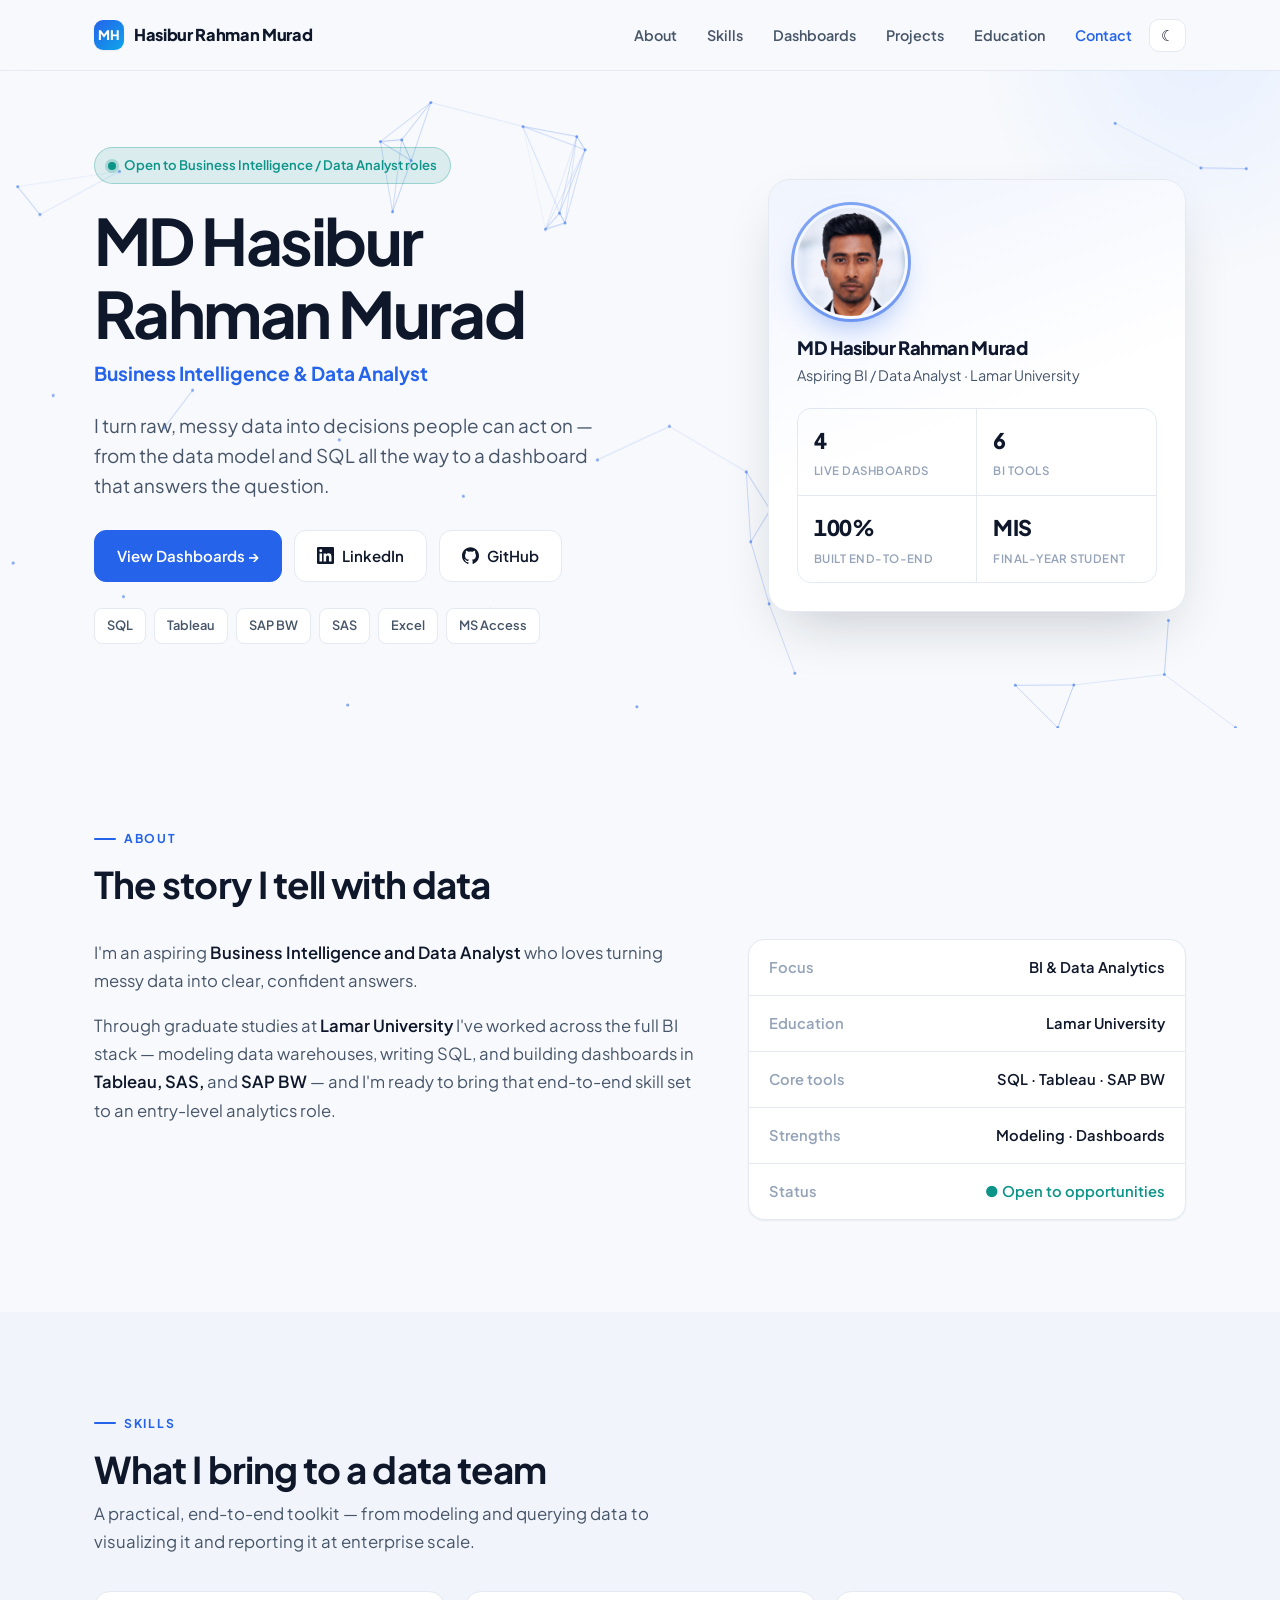
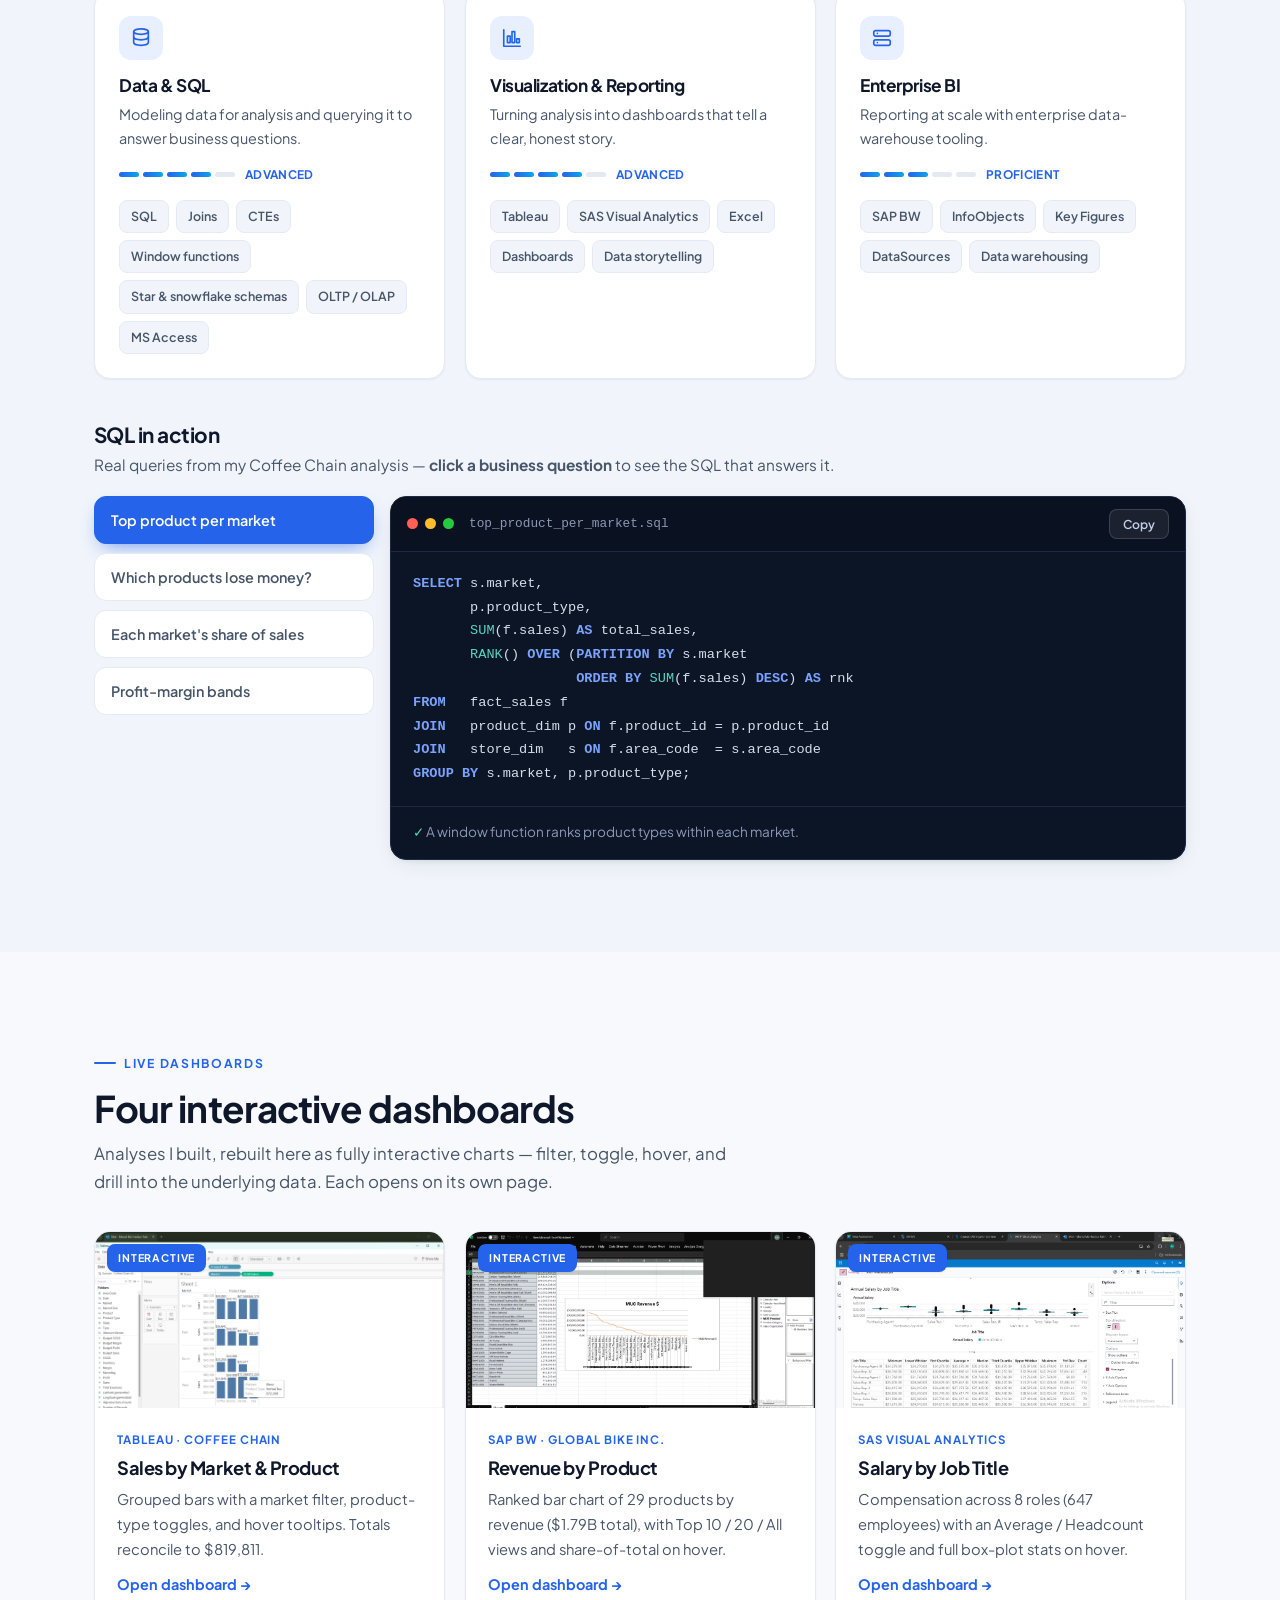
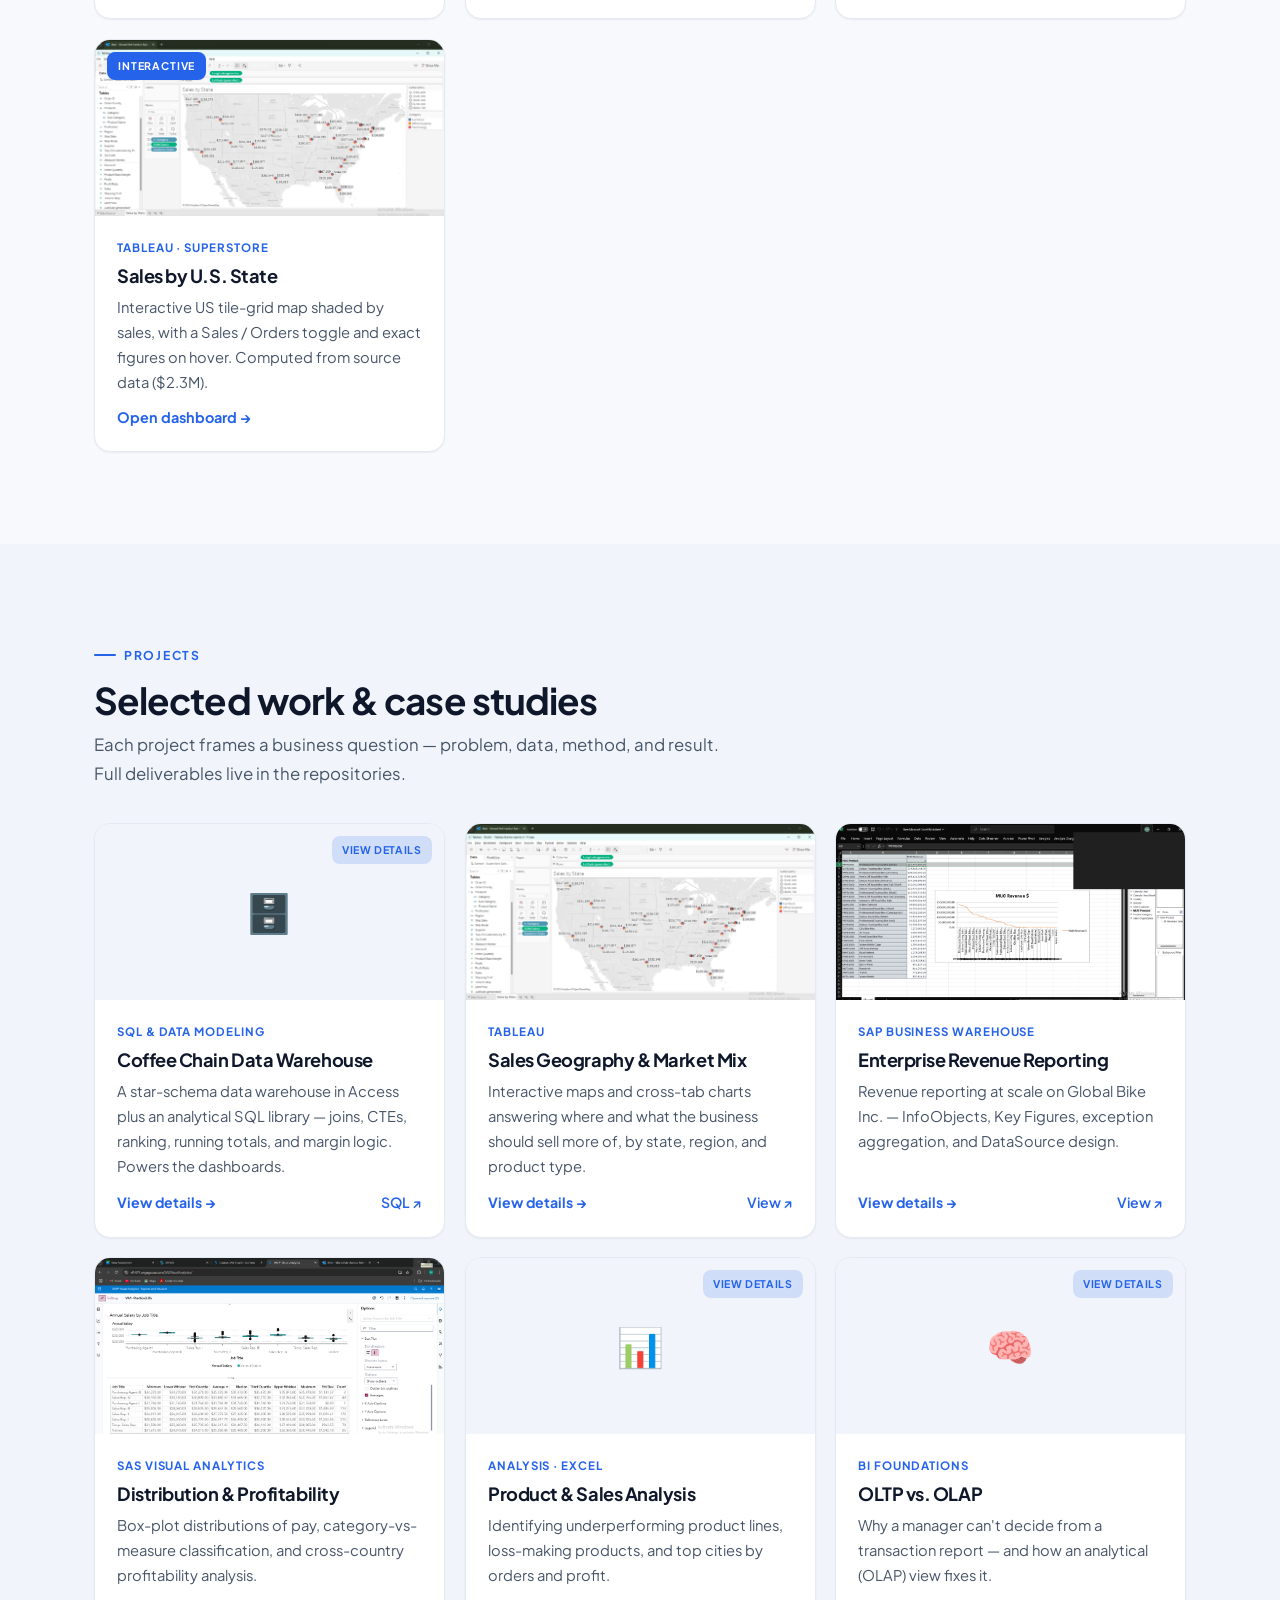
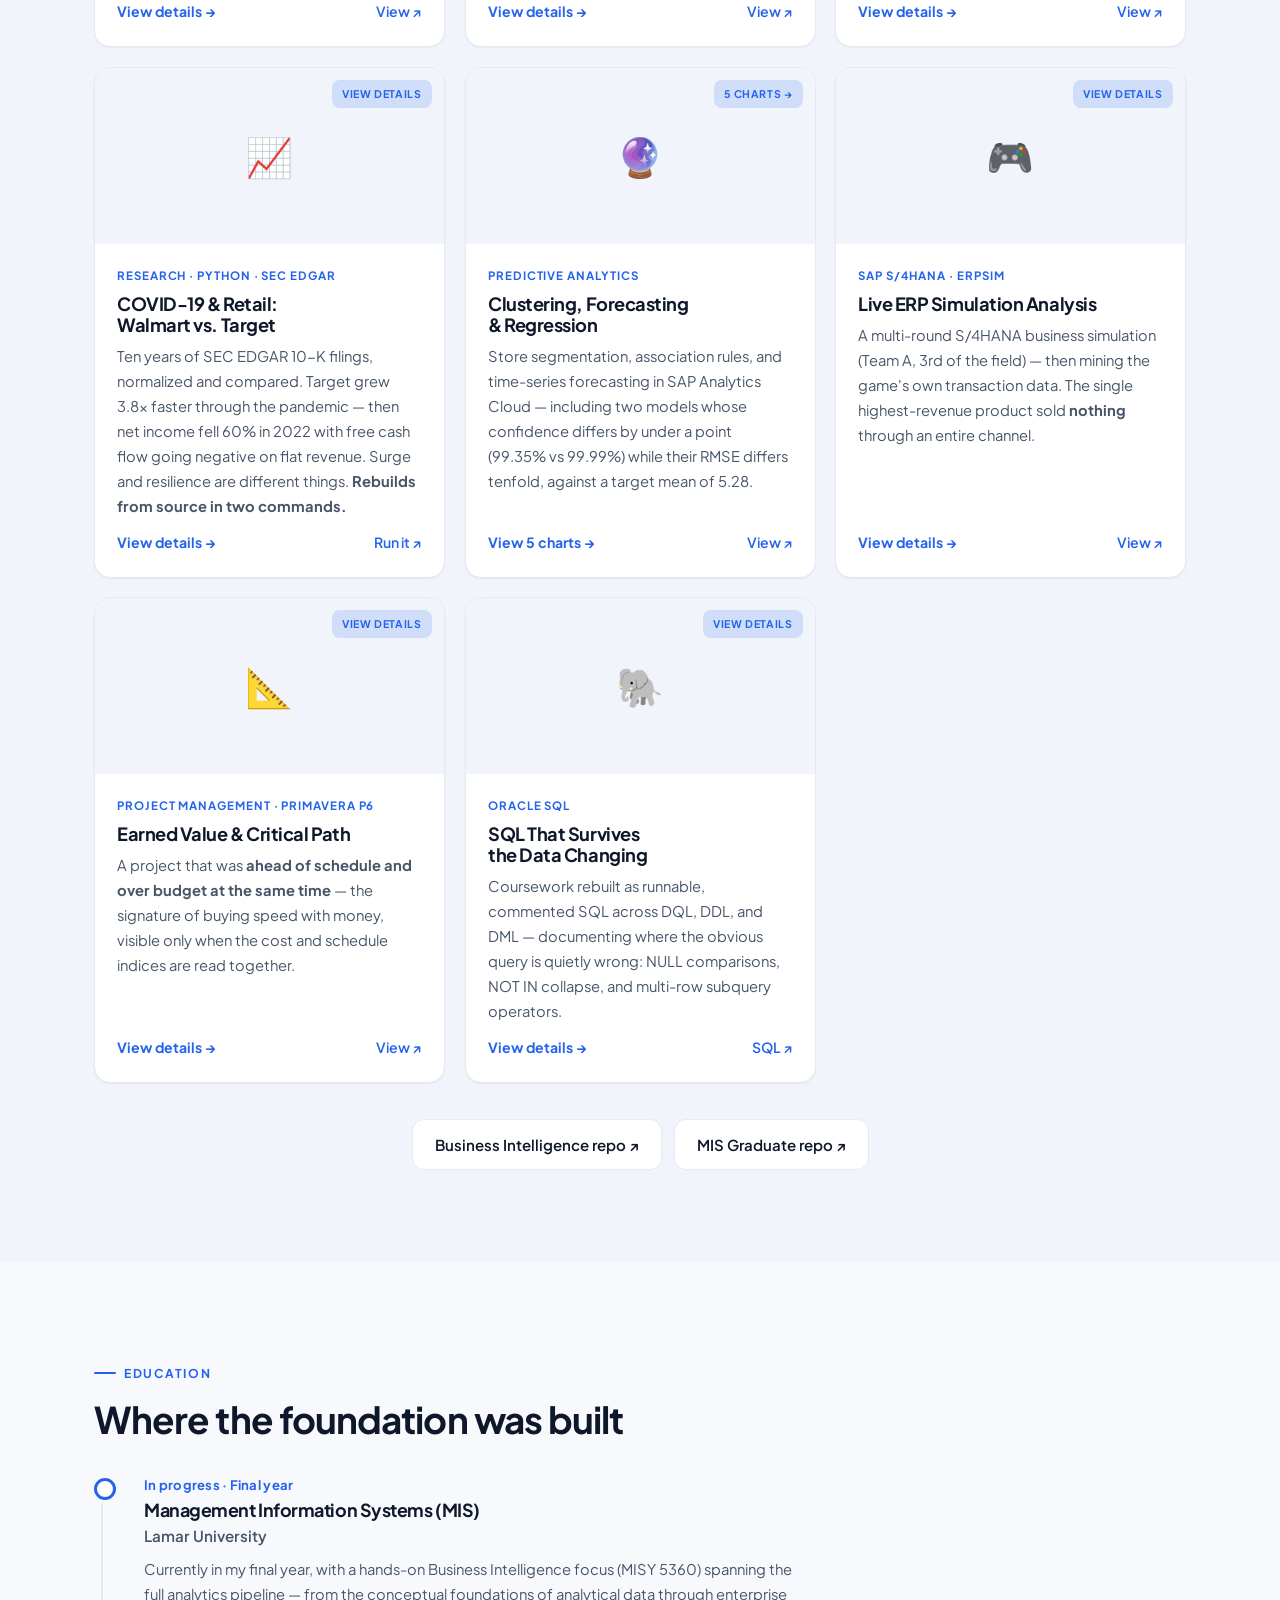
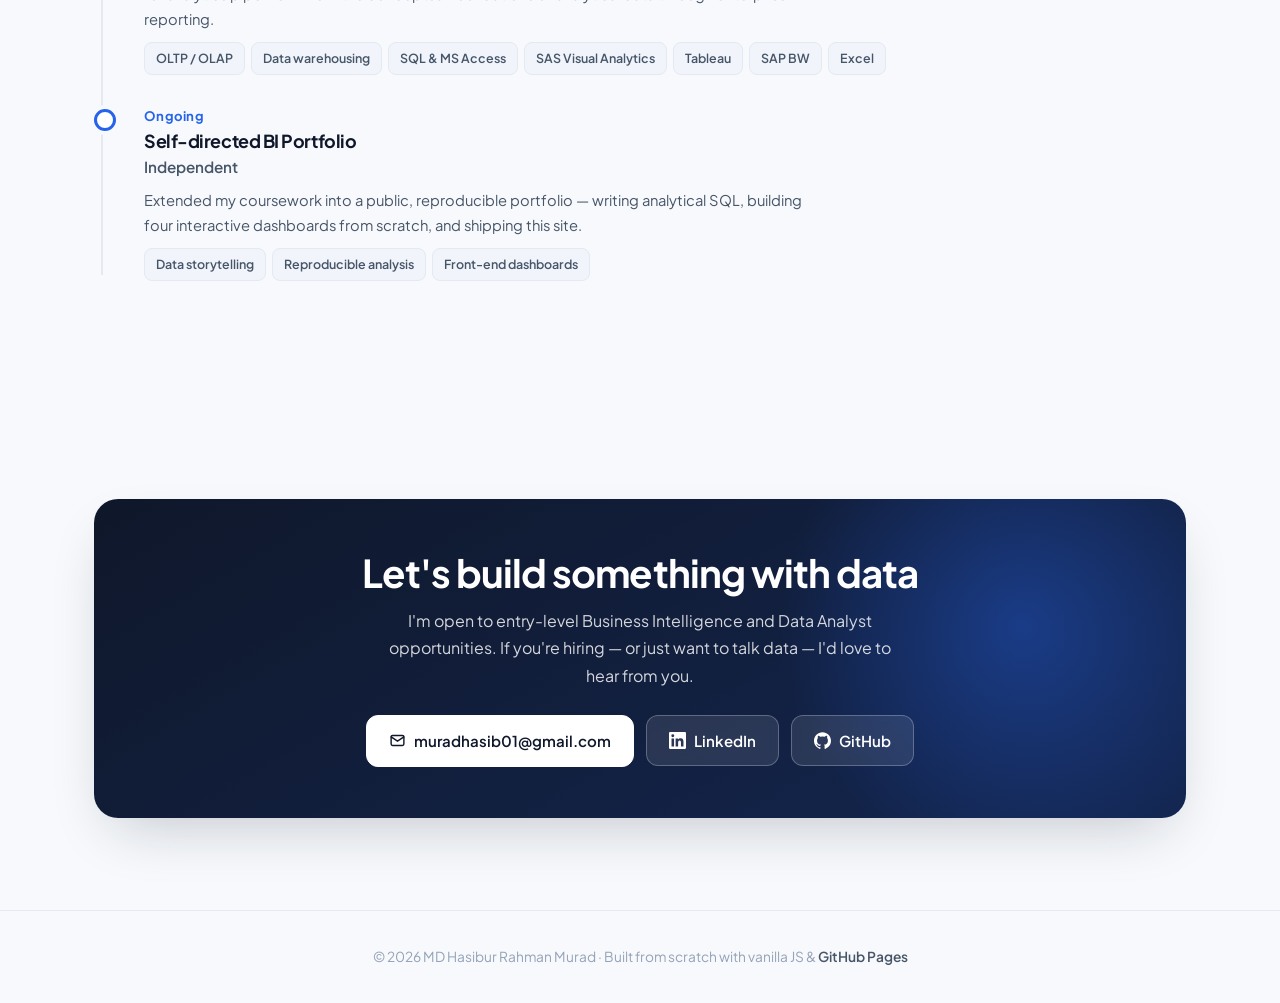
==== index.html @ 997e410d "Add click-to-open detail dialog for every project Each project card now opens a modal with the headl" ====
<!DOCTYPE html>
<html lang="en">
<head>
<meta charset="UTF-8">
<meta name="viewport" content="width=device-width, initial-scale=1.0">
<title>MD Hasibur Rahman Murad — Business Intelligence & Data Analyst</title>
<meta name="description" content="Portfolio of MD Hasibur Rahman Murad — aspiring Business Intelligence / Data Analyst. Four interactive dashboards, SQL & dimensional modeling, Tableau, SAS, and SAP BW.">
<link rel="preconnect" href="https://fonts.googleapis.com">
<link rel="preconnect" href="https://fonts.gstatic.com" crossorigin>
<link href="https://fonts.googleapis.com/css2?family=Plus+Jakarta+Sans:wght@400;500;600;700;800&display=swap" rel="stylesheet">
<link rel="stylesheet" href="style.css">
</head>
<body>
<div id="progress"></div>

<nav><div class="nav-inner">
  <span class="brand"><span class="mono-mark">MH</span> Hasibur Rahman Murad</span>
  <div class="nav-links">
    <a href="#about">About</a>
    <a href="#skills">Skills</a>
    <a href="#dashboards">Dashboards</a>
    <a href="#projects">Projects</a>
    <a href="#education">Education</a>
    <a href="#contact">Contact</a>
    <button class="menubtn" id="menuBtn" aria-label="Menu">☰</button>
    <button class="themebtn" id="themeToggle" title="Toggle theme" aria-label="Toggle light/dark theme">☾</button>
  </div>
</div></nav>

<!-- HERO -->
<header class="hero">
  <canvas id="fx" aria-hidden="true"></canvas>
  <div class="wrap hero-grid">
    <div class="reveal">
      <span class="status"><span class="dot"></span>Open to Business Intelligence / Data Analyst roles</span>
      <h1>MD Hasibur<br>Rahman Murad</h1>
      <div class="role">Business Intelligence &amp; Data Analyst</div>
      <p class="vp">I turn raw, messy data into decisions people can act on — from the data model and SQL all the way to a dashboard that answers the question.</p>
      <div class="cta">
        <a class="btn primary" href="#dashboards">View Dashboards →</a>
        <a class="btn" href="https://www.linkedin.com/in/hasibur-rahman-murad" target="_blank" rel="noopener"><svg viewBox="0 0 24 24" width="17" height="17" fill="currentColor" aria-hidden="true"><path d="M20.45 20.45h-3.56v-5.57c0-1.33-.03-3.04-1.85-3.04-1.86 0-2.14 1.45-2.14 2.94v5.67H9.35V9h3.41v1.56h.05c.48-.9 1.64-1.85 3.37-1.85 3.6 0 4.27 2.37 4.27 5.46v6.28zM5.34 7.43a2.06 2.06 0 1 1 0-4.13 2.06 2.06 0 0 1 0 4.13zM7.12 20.45H3.56V9h3.56v11.45zM22.22 0H1.77C.79 0 0 .77 0 1.73v20.54C0 23.22.79 24 1.77 24h20.45c.98 0 1.78-.78 1.78-1.73V1.73C24 .77 23.2 0 22.22 0z"/></svg>LinkedIn</a>
        <a class="btn" href="https://github.com/muradhasib01" target="_blank" rel="noopener"><svg viewBox="0 0 24 24" width="17" height="17" fill="currentColor" aria-hidden="true"><path d="M12 .5C5.37.5 0 5.87 0 12.5c0 5.3 3.44 9.8 8.21 11.39.6.11.82-.26.82-.58 0-.28-.01-1.04-.02-2.04-3.34.72-4.04-1.61-4.04-1.61-.55-1.39-1.34-1.76-1.34-1.76-1.09-.75.08-.73.08-.73 1.2.08 1.84 1.24 1.84 1.24 1.07 1.83 2.81 1.3 3.5.99.1-.78.42-1.31.76-1.61-2.67-.3-5.47-1.34-5.47-5.95 0-1.31.47-2.39 1.24-3.23-.13-.3-.54-1.52.11-3.18 0 0 1.01-.32 3.3 1.23a11.5 11.5 0 0 1 6.01 0c2.29-1.55 3.29-1.23 3.29-1.23.66 1.66.25 2.88.12 3.18.77.84 1.24 1.92 1.24 3.23 0 4.62-2.81 5.64-5.49 5.94.43.37.81 1.1.81 2.22 0 1.6-.02 2.9-.02 3.29 0 .32.22.7.83.58C20.57 22.3 24 17.79 24 12.5 24 5.87 18.63.5 12 .5z"/></svg>GitHub</a>
      </div>
      <div class="toolrow">
        <span class="tool">SQL</span><span class="tool">Tableau</span><span class="tool">SAP BW</span>
        <span class="tool">SAS</span><span class="tool">Excel</span><span class="tool">MS Access</span>
      </div>
    </div>
    <div class="reveal">
      <div class="credcard">
        <img class="cred-photo" src="assets/profile.png" alt="MD Hasibur Rahman Murad — headshot" width="108" height="108">
        <div class="credname">MD Hasibur Rahman Murad</div>
        <div class="credrole">Aspiring BI / Data Analyst · Lamar University</div>
        <div class="credstats">
          <div class="cs"><div class="n" data-count="4">0</div><div class="l">Live dashboards</div></div>
          <div class="cs"><div class="n" data-count="6">0</div><div class="l">BI tools</div></div>
          <div class="cs"><div class="n" data-count="100" data-suffix="%">0%</div><div class="l">Built end-to-end</div></div>
          <div class="cs"><div class="n">MIS</div><div class="l">Final-year student</div></div>
        </div>
      </div>
    </div>
  </div>
</header>

<!-- ABOUT -->
<section id="about">
  <div class="wrap reveal">
    <div class="sec-head">
      <span class="eyebrow">About</span>
      <h2 class="h">The story I tell with data</h2>
    </div>
    <div class="about-grid">
      <div class="about-body">
        <p>I'm an aspiring <strong>Business Intelligence and Data Analyst</strong> who loves turning messy data into clear, confident answers.</p>
        <p>Through graduate studies at <strong>Lamar University</strong> I've worked across the full BI stack — modeling data warehouses, writing SQL, and building dashboards in <strong>Tableau, SAS,</strong> and <strong>SAP BW</strong> — and I'm ready to bring that end-to-end skill set to an entry-level analytics role.</p>
      </div>
      <div class="facts">
        <div class="row"><span class="k">Focus</span><span class="v">BI &amp; Data Analytics</span></div>
        <div class="row"><span class="k">Education</span><span class="v">Lamar University</span></div>
        <div class="row"><span class="k">Core tools</span><span class="v">SQL · Tableau · SAP BW</span></div>
        <div class="row"><span class="k">Strengths</span><span class="v">Modeling · Dashboards</span></div>
        <div class="row"><span class="k">Status</span><span class="v ok">● Open to opportunities</span></div>
      </div>
    </div>
  </div>
</section>

<!-- SKILLS -->
<section id="skills" style="background:var(--surface-2)">
  <div class="wrap reveal">
    <div class="sec-head">
      <span class="eyebrow">Skills</span>
      <h2 class="h">What I bring to a data team</h2>
      <p class="lead">A practical, end-to-end toolkit — from modeling and querying data to visualizing it and reporting it at enterprise scale.</p>
    </div>
    <div class="grid skills-grid">
      <div class="skill-card">
        <div class="ico"><svg viewBox="0 0 24 24" width="22" height="22" fill="none" stroke="currentColor" stroke-width="1.8" stroke-linecap="round" stroke-linejoin="round"><ellipse cx="12" cy="5" rx="8" ry="3"/><path d="M4 5v6c0 1.66 3.58 3 8 3s8-1.34 8-3V5"/><path d="M4 11v6c0 1.66 3.58 3 8 3s8-1.34 8-3v-6"/></svg></div>
        <h3>Data &amp; SQL</h3>
        <p>Modeling data for analysis and querying it to answer business questions.</p>
        <div class="meter"><span class="bars"><i class="on"></i><i class="on"></i><i class="on"></i><i class="on"></i><i></i></span><span class="mlabel">Advanced</span></div>
        <div class="pills">
          <span class="pill">SQL</span><span class="pill">Joins</span><span class="pill">CTEs</span><span class="pill">Window functions</span>
          <span class="pill">Star &amp; snowflake schemas</span><span class="pill">OLTP / OLAP</span><span class="pill">MS Access</span>
        </div>
      </div>
      <div class="skill-card">
        <div class="ico"><svg viewBox="0 0 24 24" width="22" height="22" fill="none" stroke="currentColor" stroke-width="1.8" stroke-linecap="round" stroke-linejoin="round"><path d="M3 3v18h18"/><rect x="7" y="10" width="3" height="7"/><rect x="12" y="5" width="3" height="12"/><rect x="17" y="13" width="3" height="4"/></svg></div>
        <h3>Visualization &amp; Reporting</h3>
        <p>Turning analysis into dashboards that tell a clear, honest story.</p>
        <div class="meter"><span class="bars"><i class="on"></i><i class="on"></i><i class="on"></i><i class="on"></i><i></i></span><span class="mlabel">Advanced</span></div>
        <div class="pills">
          <span class="pill">Tableau</span><span class="pill">SAS Visual Analytics</span><span class="pill">Excel</span>
          <span class="pill">Dashboards</span><span class="pill">Data storytelling</span>
        </div>
      </div>
      <div class="skill-card">
        <div class="ico"><svg viewBox="0 0 24 24" width="22" height="22" fill="none" stroke="currentColor" stroke-width="1.8" stroke-linecap="round" stroke-linejoin="round"><rect x="3" y="4" width="18" height="6" rx="2"/><rect x="3" y="14" width="18" height="6" rx="2"/><path d="M7 7h.01M7 17h.01"/></svg></div>
        <h3>Enterprise BI</h3>
        <p>Reporting at scale with enterprise data-warehouse tooling.</p>
        <div class="meter"><span class="bars"><i class="on"></i><i class="on"></i><i class="on"></i><i></i><i></i></span><span class="mlabel">Proficient</span></div>
        <div class="pills">
          <span class="pill">SAP BW</span><span class="pill">InfoObjects</span><span class="pill">Key Figures</span>
          <span class="pill">DataSources</span><span class="pill">Data warehousing</span>
        </div>
      </div>
    </div>

    <div class="sql-showcase reveal">
      <div class="ssc-head">
        <h3>SQL in action</h3>
        <p>Real queries from my Coffee Chain analysis — <strong>click a business question</strong> to see the SQL that answers it.</p>
      </div>
      <div class="sql-wrap">
        <div class="sql-tabs" id="sqlTabs">
          <button class="sqltab active" data-q="0">Top product per market</button>
          <button class="sqltab" data-q="1">Which products lose money?</button>
          <button class="sqltab" data-q="2">Each market's share of sales</button>
          <button class="sqltab" data-q="3">Profit-margin bands</button>
        </div>
        <div class="sql-panel">
          <div class="sql-bar"><span class="wd r"></span><span class="wd y"></span><span class="wd g"></span><span class="fname">coffee_chain.sql</span><button class="copybtn" id="sqlCopy" type="button">Copy</button></div>
          <pre class="sql-code"><code id="sqlCode"></code></pre>
          <div class="sql-note" id="sqlNote"></div>
        </div>
      </div>
    </div>
  </div>
</section>

<!-- DASHBOARDS -->
<section id="dashboards">
  <div class="wrap reveal">
    <div class="sec-head">
      <span class="eyebrow">Live Dashboards</span>
      <h2 class="h">Four interactive dashboards</h2>
      <p class="lead">Analyses I built, rebuilt here as fully interactive charts — filter, toggle, hover, and drill into the underlying data. Each opens on its own page.</p>
    </div>
    <div class="grid gallery">
      <a class="gcard" href="coffee-chain/index.html">
        <div class="thumb"><span class="badge">Interactive</span><img src="assets/tableau-sales-by-market.png" alt="Coffee Chain sales dashboard" loading="lazy"></div>
        <div class="body"><span class="kicker">Tableau · Coffee Chain</span><h3>Sales by Market &amp; Product</h3>
          <p>Grouped bars with a market filter, product-type toggles, and hover tooltips. Totals reconcile to $819,811.</p>
          <span class="open">Open dashboard →</span></div>
      </a>
      <a class="gcard" href="sap-revenue/index.html">
        <div class="thumb"><span class="badge">Interactive</span><img src="assets/sap-bw-revenue-by-product.png" alt="SAP BW revenue dashboard" loading="lazy"></div>
        <div class="body"><span class="kicker">SAP BW · Global Bike Inc.</span><h3>Revenue by Product</h3>
          <p>Ranked bar chart of 29 products by revenue ($1.79B total), with Top 10 / 20 / All views and share-of-total on hover.</p>
          <span class="open">Open dashboard →</span></div>
      </a>
      <a class="gcard" href="sas-salary/index.html">
        <div class="thumb"><span class="badge">Interactive</span><img src="assets/sas-salary-boxplot-dashboard.png" alt="SAS salary dashboard" loading="lazy"></div>
        <div class="body"><span class="kicker">SAS Visual Analytics</span><h3>Salary by Job Title</h3>
          <p>Compensation across 8 roles (647 employees) with an Average / Headcount toggle and full box-plot stats on hover.</p>
          <span class="open">Open dashboard →</span></div>
      </a>
      <a class="gcard" href="sales-by-state/index.html">
        <div class="thumb"><span class="badge">Interactive</span><img src="assets/tableau-sales-by-state-map.png" alt="Sales by state map dashboard" loading="lazy"></div>
        <div class="body"><span class="kicker">Tableau · Superstore</span><h3>Sales by U.S. State</h3>
          <p>Interactive US tile-grid map shaded by sales, with a Sales / Orders toggle and exact figures on hover. Computed from source data ($2.3M).</p>
          <span class="open">Open dashboard →</span></div>
      </a>
    </div>
  </div>
</section>

<!-- PROJECTS -->
<section id="projects" style="background:var(--surface-2)">
  <div class="wrap reveal">
    <div class="sec-head">
      <span class="eyebrow">Projects</span>
      <h2 class="h">Selected work &amp; case studies</h2>
      <p class="lead">Each project frames a business question — problem, data, method, and result. Full deliverables live in the repositories.</p>
    </div>
    <div class="grid projects-grid">
      <article class="proj" data-modal="coffee-dw"><div class="thumb noimg">🗄️<span class="peek">View details</span></div>
        <div class="body"><span class="kicker">SQL &amp; Data Modeling</span><h3>Coffee Chain Data Warehouse</h3>
          <p>A star-schema data warehouse in Access plus an analytical SQL library — joins, CTEs, ranking, running totals, and margin logic. Powers the dashboards.</p>
          <div class="links"><span class="more">View details →</span><a href="https://github.com/muradhasib01/business-intelligence-portfolio/tree/main/03-ms-access" target="_blank" rel="noopener">SQL ↗</a></div></div></article>
      <article class="proj" data-modal="tableau-geo"><div class="thumb"><span class="peek">View details</span><img src="assets/tableau-sales-by-state-map.png" alt="Tableau geographic sales map" loading="lazy"></div>
        <div class="body"><span class="kicker">Tableau</span><h3>Sales Geography &amp; Market Mix</h3>
          <p>Interactive maps and cross-tab charts answering where and what the business should sell more of, by state, region, and product type.</p>
          <div class="links"><span class="more">View details →</span><a href="https://github.com/muradhasib01/business-intelligence-portfolio/tree/main/05-tableau" target="_blank" rel="noopener">View ↗</a></div></div></article>
      <article class="proj" data-modal="sap-bw"><div class="thumb"><span class="peek">View details</span><img src="assets/sap-bw-revenue-by-product.png" alt="SAP BW revenue analysis" loading="lazy"></div>
        <div class="body"><span class="kicker">SAP Business Warehouse</span><h3>Enterprise Revenue Reporting</h3>
          <p>Revenue reporting at scale on Global Bike Inc. — InfoObjects, Key Figures, exception aggregation, and DataSource design.</p>
          <div class="links"><span class="more">View details →</span><a href="https://github.com/muradhasib01/business-intelligence-portfolio/tree/main/07-sap-bw" target="_blank" rel="noopener">View ↗</a></div></div></article>
      <article class="proj" data-modal="sas-dist"><div class="thumb"><span class="peek">View details</span><img src="assets/sas-salary-boxplot-dashboard.png" alt="SAS box plot dashboard" loading="lazy"></div>
        <div class="body"><span class="kicker">SAS Visual Analytics</span><h3>Distribution &amp; Profitability</h3>
          <p>Box-plot distributions of pay, category-vs-measure classification, and cross-country profitability analysis.</p>
          <div class="links"><span class="more">View details →</span><a href="https://github.com/muradhasib01/business-intelligence-portfolio/tree/main/04-sas" target="_blank" rel="noopener">View ↗</a></div></div></article>
      <article class="proj" data-modal="excel-prod"><div class="thumb noimg">📊<span class="peek">View details</span></div>
        <div class="body"><span class="kicker">Analysis · Excel</span><h3>Product &amp; Sales Analysis</h3>
          <p>Identifying underperforming product lines, loss-making products, and top cities by orders and profit.</p>
          <div class="links"><span class="more">View details →</span><a href="https://github.com/muradhasib01/business-intelligence-portfolio/tree/main/02-data-analysis" target="_blank" rel="noopener">View ↗</a></div></div></article>
      <article class="proj" data-modal="oltp-olap"><div class="thumb noimg">🧠<span class="peek">View details</span></div>
        <div class="body"><span class="kicker">BI Foundations</span><h3>OLTP vs. OLAP</h3>
          <p>Why a manager can't decide from a transaction report — and how an analytical (OLAP) view fixes it.</p>
          <div class="links"><span class="more">View details →</span><a href="https://github.com/muradhasib01/business-intelligence-portfolio/tree/main/01-oltp-olap" target="_blank" rel="noopener">View ↗</a></div></div></article>
      <article class="proj" data-modal="covid"><div class="thumb noimg">📈<span class="peek">View details</span></div>
        <div class="body"><span class="kicker">Research · Python · SEC EDGAR</span><h3>COVID-19 &amp; Retail: Walmart vs. Target</h3>
          <p>Ten years of SEC EDGAR 10-K filings, normalized and compared. Target grew 3.8× faster through the pandemic — then net income fell 60% in 2022 with free cash flow going negative on flat revenue. Surge and resilience are different things. <strong>Rebuilds from source in two commands.</strong></p>
          <div class="links"><span class="more">View details →</span><a href="https://github.com/muradhasib01/mis-graduate-portfolio/tree/main/02-data-analytics/edgar" target="_blank" rel="noopener">Run it ↗</a></div></div></article>
      <article class="proj" data-modal="predictive"><div class="thumb noimg">🔮<span class="peek">5 charts →</span></div>
        <div class="body"><span class="kicker">Predictive Analytics</span><h3>Clustering, Forecasting &amp; Regression</h3>
          <p>Store segmentation, association rules, and time-series forecasting in SAP Analytics Cloud — including two models whose confidence differs by under a point (99.35% vs 99.99%) while their RMSE differs tenfold, against a target mean of 5.28.</p>
          <div class="links"><span class="more">View 5 charts →</span><a href="https://github.com/muradhasib01/mis-graduate-portfolio/tree/main/01-data-mining" target="_blank" rel="noopener">View ↗</a></div></div></article>
      <article class="proj" data-modal="erpsim"><div class="thumb noimg">🎮<span class="peek">View details</span></div>
        <div class="body"><span class="kicker">SAP S/4HANA · ERPSim</span><h3>Live ERP Simulation Analysis</h3>
          <p>A multi-round S/4HANA business simulation (Team A, 3rd of the field) — then mining the game's own transaction data. The single highest-revenue product sold <strong>nothing</strong> through an entire channel.</p>
          <div class="links"><span class="more">View details →</span><a href="https://github.com/muradhasib01/mis-graduate-portfolio/tree/main/05-sap-enterprise" target="_blank" rel="noopener">View ↗</a></div></div></article>
      <article class="proj" data-modal="pm-evm"><div class="thumb noimg">📐<span class="peek">View details</span></div>
        <div class="body"><span class="kicker">Project Management · Primavera P6</span><h3>Earned Value &amp; Critical Path</h3>
          <p>A project that was <strong>ahead of schedule and over budget at the same time</strong> — the signature of buying speed with money, visible only when the cost and schedule indices are read together.</p>
          <div class="links"><span class="more">View details →</span><a href="https://github.com/muradhasib01/mis-graduate-portfolio/tree/main/04-project-management" target="_blank" rel="noopener">View ↗</a></div></div></article>
      <article class="proj" data-modal="oracle-sql"><div class="thumb noimg">🐘<span class="peek">View details</span></div>
        <div class="body"><span class="kicker">Oracle SQL</span><h3>SQL That Survives the Data Changing</h3>
          <p>Coursework rebuilt as runnable, commented SQL across DQL, DDL, and DML — documenting where the obvious query is quietly wrong: NULL comparisons, NOT IN collapse, and multi-row subquery operators.</p>
          <div class="links"><span class="more">View details →</span><a href="https://github.com/muradhasib01/mis-graduate-portfolio/tree/main/03-database-management" target="_blank" rel="noopener">SQL ↗</a></div></div></article>
    </div>
    <p style="text-align:center;margin-top:36px;display:flex;gap:12px;justify-content:center;flex-wrap:wrap">
      <a class="btn" href="https://github.com/muradhasib01/business-intelligence-portfolio" target="_blank" rel="noopener">Business Intelligence repo ↗</a>
      <a class="btn" href="https://github.com/muradhasib01/mis-graduate-portfolio" target="_blank" rel="noopener">MIS Graduate repo ↗</a>
    </p>
  </div>
</section>

<!-- EDUCATION -->
<section id="education">
  <div class="wrap reveal">
    <div class="sec-head">
      <span class="eyebrow">Education</span>
      <h2 class="h">Where the foundation was built</h2>
    </div>
    <div class="timeline">
      <div class="tl-item">
        <div class="tl-date">In progress · Final year</div>
        <h3>Management Information Systems (MIS)</h3>
        <div class="org">Lamar University</div>
        <p>Currently in my final year, with a hands-on Business Intelligence focus (MISY 5360) spanning the full analytics pipeline — from the conceptual foundations of analytical data through enterprise reporting.</p>
        <div class="tl-tags pills">
          <span class="pill">OLTP / OLAP</span><span class="pill">Data warehousing</span><span class="pill">SQL &amp; MS Access</span>
          <span class="pill">SAS Visual Analytics</span><span class="pill">Tableau</span><span class="pill">SAP BW</span><span class="pill">Excel</span>
        </div>
      </div>
      <div class="tl-item">
        <div class="tl-date">Ongoing</div>
        <h3>Self-directed BI Portfolio</h3>
        <div class="org">Independent</div>
        <p>Extended my coursework into a public, reproducible portfolio — writing analytical SQL, building four interactive dashboards from scratch, and shipping this site.</p>
        <div class="tl-tags pills">
          <span class="pill">Data storytelling</span><span class="pill">Reproducible analysis</span><span class="pill">Front-end dashboards</span>
        </div>
      </div>
    </div>
  </div>
</section>

<!-- CONTACT -->
<section id="contact">
  <div class="wrap reveal">
    <div class="contact-card">
      <h2>Let's build something with data</h2>
      <p>I'm open to entry-level Business Intelligence and Data Analyst opportunities. If you're hiring — or just want to talk data — I'd love to hear from you.</p>
      <div class="cbtns">
        <a class="btn primary" href="mailto:muradhasib01@gmail.com"><svg viewBox="0 0 24 24" width="17" height="17" fill="none" stroke="currentColor" stroke-width="2" stroke-linecap="round" stroke-linejoin="round" aria-hidden="true"><rect x="3" y="5" width="18" height="14" rx="2"/><path d="m3 7 9 6 9-6"/></svg>muradhasib01@gmail.com</a>
        <a class="btn" href="https://www.linkedin.com/in/hasibur-rahman-murad" target="_blank" rel="noopener"><svg viewBox="0 0 24 24" width="17" height="17" fill="currentColor" aria-hidden="true"><path d="M20.45 20.45h-3.56v-5.57c0-1.33-.03-3.04-1.85-3.04-1.86 0-2.14 1.45-2.14 2.94v5.67H9.35V9h3.41v1.56h.05c.48-.9 1.64-1.85 3.37-1.85 3.6 0 4.27 2.37 4.27 5.46v6.28zM5.34 7.43a2.06 2.06 0 1 1 0-4.13 2.06 2.06 0 0 1 0 4.13zM7.12 20.45H3.56V9h3.56v11.45zM22.22 0H1.77C.79 0 0 .77 0 1.73v20.54C0 23.22.79 24 1.77 24h20.45c.98 0 1.78-.78 1.78-1.73V1.73C24 .77 23.2 0 22.22 0z"/></svg>LinkedIn</a>
        <a class="btn" href="https://github.com/muradhasib01" target="_blank" rel="noopener"><svg viewBox="0 0 24 24" width="17" height="17" fill="currentColor" aria-hidden="true"><path d="M12 .5C5.37.5 0 5.87 0 12.5c0 5.3 3.44 9.8 8.21 11.39.6.11.82-.26.82-.58 0-.28-.01-1.04-.02-2.04-3.34.72-4.04-1.61-4.04-1.61-.55-1.39-1.34-1.76-1.34-1.76-1.09-.75.08-.73.08-.73 1.2.08 1.84 1.24 1.84 1.24 1.07 1.83 2.81 1.3 3.5.99.1-.78.42-1.31.76-1.61-2.67-.3-5.47-1.34-5.47-5.95 0-1.31.47-2.39 1.24-3.23-.13-.3-.54-1.52.11-3.18 0 0 1.01-.32 3.3 1.23a11.5 11.5 0 0 1 6.01 0c2.29-1.55 3.29-1.23 3.29-1.23.66 1.66.25 2.88.12 3.18.77.84 1.24 1.92 1.24 3.23 0 4.62-2.81 5.64-5.49 5.94.43.37.81 1.1.81 2.22 0 1.6-.02 2.9-.02 3.29 0 .32.22.7.83.58C20.57 22.3 24 17.79 24 12.5 24 5.87 18.63.5 12 .5z"/></svg>GitHub</a>
      </div>
    </div>
  </div>
</section>

<footer><div class="wrap">© <span id="yr"></span> MD Hasibur Rahman Murad · Built from scratch with vanilla JS &amp; <a href="https://github.com/muradhasib01/muradhasib01.github.io" target="_blank" rel="noopener">GitHub Pages</a></div></footer>

<button id="toTop" aria-label="Back to top">↑</button>

<dialog class="pm" id="projModal" aria-labelledby="pmTitle"></dialog>

<script src="common.js"></script>
</body>
</html>
---- style.css ----
/* ===== Refined-professional design system ===== */
:root{
  --bg:#f7f9fc; --surface:#ffffff; --surface-2:#f1f5fb; --text:#0f172a; --text-2:#475569; --muted:#94a3b8;
  --border:#e4e9f2; --grid:#eef2f8; --baseline:#cbd5e1; --accent:#2563eb; --accent-2:#0ea5e9; --accent-soft:#e8f0ff;
  --navy:#0f172a; --good:#0d9488;
  --shadow-sm:0 1px 2px rgba(15,23,42,.06); --shadow:0 6px 24px -8px rgba(15,23,42,.14),0 2px 6px -2px rgba(15,23,42,.08);
  --shadow-lg:0 24px 60px -20px rgba(15,23,42,.24);
  --radius:16px; --maxw:1140px;
  --s1:#2a78d6; --s2:#1baf7a; --s3:#eda100; --s4:#008300;
  --sans:'Plus Jakarta Sans',system-ui,-apple-system,'Segoe UI',Roboto,sans-serif;
  color-scheme:light;
}
@media (prefers-color-scheme:dark){
  :root:where(:not([data-theme="light"])){
    --bg:#0a0f1c; --surface:#111a2e; --surface-2:#16203a; --text:#eef2fb; --text-2:#aab6cc; --muted:#697588;
    --border:#1f2b45; --grid:#182241; --baseline:#334063; --accent:#5b93ff; --accent-2:#38bdf8; --accent-soft:#14203c;
    --navy:#070c17;
    --shadow-sm:0 1px 2px rgba(0,0,0,.4); --shadow:0 10px 34px -12px rgba(0,0,0,.6); --shadow-lg:0 30px 70px -24px rgba(0,0,0,.7);
    --s1:#3987e5; --s2:#199e70; --s3:#c98500; --s4:#008300; color-scheme:dark;
  }
}
:root[data-theme="dark"]{
  --bg:#0a0f1c; --surface:#111a2e; --surface-2:#16203a; --text:#eef2fb; --text-2:#aab6cc; --muted:#697588;
  --border:#1f2b45; --grid:#182241; --baseline:#334063; --accent:#5b93ff; --accent-2:#38bdf8; --accent-soft:#14203c;
  --navy:#070c17;
  --shadow-sm:0 1px 2px rgba(0,0,0,.4); --shadow:0 10px 34px -12px rgba(0,0,0,.6); --shadow-lg:0 30px 70px -24px rgba(0,0,0,.7);
  --s1:#3987e5; --s2:#199e70; --s3:#c98500; --s4:#008300; color-scheme:dark;
}
*{box-sizing:border-box;margin:0;padding:0}
html{scroll-behavior:smooth}
body{font-family:var(--sans);background:var(--bg);color:var(--text);line-height:1.7;-webkit-font-smoothing:antialiased;overflow-x:hidden}
a{color:var(--accent);text-decoration:none;transition:color .15s} a:hover{color:var(--text)}
::selection{background:var(--accent);color:#fff}
:focus-visible{outline:2px solid var(--accent);outline-offset:3px;border-radius:6px}
img{max-width:100%}
.wrap{max-width:var(--maxw);margin:0 auto;padding:0 24px}
section{padding:92px 0}
h1,h2,h3,h4{font-weight:700;letter-spacing:-.025em;line-height:1.15;text-wrap:balance;color:var(--text)}
.eyebrow{display:inline-flex;align-items:center;gap:8px;color:var(--accent);font-weight:700;font-size:.76rem;letter-spacing:.14em;text-transform:uppercase}
.eyebrow:before{content:"";width:22px;height:2px;background:var(--accent);border-radius:2px}
h2.h{font-size:clamp(1.7rem,3.6vw,2.3rem);margin:14px 0 10px}
.lead{color:var(--text-2);max-width:640px;font-size:1.05rem}
.tabnum{font-variant-numeric:tabular-nums}

.reveal{opacity:0;transform:translateY(26px);transition:opacity .8s cubic-bezier(.2,.7,.2,1),transform .8s cubic-bezier(.2,.7,.2,1)}
.reveal.in{opacity:1;transform:none}
@media (prefers-reduced-motion:reduce){.reveal{opacity:1;transform:none;transition:none}*{animation:none!important;scroll-behavior:auto}}

#progress{position:fixed;top:0;left:0;height:3px;width:0;background:linear-gradient(90deg,var(--accent),var(--accent-2));z-index:100;transition:width .1s linear}

/* NAV */
nav{position:sticky;top:0;z-index:60;background:color-mix(in srgb,var(--bg) 82%,transparent);backdrop-filter:blur(16px) saturate(1.4);border-bottom:1px solid var(--border)}
.nav-inner{max-width:var(--maxw);margin:0 auto;padding:15px 24px;display:flex;align-items:center;justify-content:space-between}
.brand{font-weight:800;letter-spacing:-.02em;color:var(--text);display:inline-flex;align-items:center;gap:10px;font-size:1.02rem}
.brand .mono-mark{width:30px;height:30px;border-radius:9px;display:grid;place-items:center;color:#fff;font-weight:800;font-size:.82rem;
  background:linear-gradient(135deg,var(--accent),var(--accent-2));box-shadow:var(--shadow-sm)}
.brand:hover{color:var(--text)}
.nav-links{display:flex;gap:4px;align-items:center}
.nav-links a{color:var(--text-2);font-weight:600;font-size:.9rem;padding:8px 13px;border-radius:9px;position:relative}
.nav-links a:not(.themebtn):hover{color:var(--text);background:var(--surface-2)}
.nav-links a.active{color:var(--accent)}
.themebtn,.menubtn{background:var(--surface);border:1px solid var(--border);border-radius:10px;padding:8px 11px;cursor:pointer;font-size:.95rem;color:var(--text);line-height:1;display:inline-flex;align-items:center}
.themebtn:hover,.menubtn:hover{border-color:var(--accent);color:var(--accent)}
.menubtn{display:none}
@media(max-width:780px){
  .nav-links a:not(.themebtn):not(.menubtn){display:none}
  .menubtn{display:inline-flex}
  .nav-links.open{position:absolute;top:62px;right:16px;left:16px;flex-direction:column;align-items:stretch;gap:2px;background:var(--surface);border:1px solid var(--border);border-radius:16px;padding:10px;box-shadow:var(--shadow-lg)}
  .nav-links.open a:not(.themebtn):not(.menubtn){display:block;font-size:.98rem;padding:12px 14px}
  .nav-links.open .themebtn,.nav-links.open .menubtn{align-self:flex-end}
}

#toTop{position:fixed;right:22px;bottom:22px;z-index:60;width:46px;height:46px;border-radius:13px;border:1px solid var(--border);background:var(--surface);color:var(--text);cursor:pointer;box-shadow:var(--shadow);opacity:0;transform:translateY(12px);transition:.25s;font-size:1.15rem;display:grid;place-items:center}
#toTop.show{opacity:1;transform:none} #toTop:hover{border-color:var(--accent);color:var(--accent)}

.btn{display:inline-flex;align-items:center;gap:8px;padding:12px 22px;border-radius:12px;font-weight:600;font-size:.94rem;border:1px solid var(--border);background:var(--surface);color:var(--text);transition:.18s;cursor:pointer;font-family:var(--sans)}
.btn:hover{color:var(--text);transform:translateY(-2px);box-shadow:var(--shadow);border-color:var(--accent)}
.btn.primary{background:var(--accent);color:#fff;border-color:var(--accent)}
.btn.primary:hover{color:#fff;filter:brightness(1.07)}

.grid{display:grid;gap:20px}
.card{background:var(--surface);border:1px solid var(--border);border-radius:var(--radius);padding:24px;box-shadow:var(--shadow-sm)}

/* HERO */
.hero{padding:76px 0 84px;position:relative;overflow:hidden}
.hero:before{content:"";position:absolute;top:-30%;right:-10%;width:55%;height:120%;z-index:-1;
  background:radial-gradient(45% 45% at 70% 20%,var(--accent-soft),transparent 70%)}
.hero-grid{display:grid;grid-template-columns:1.35fr .9fr;gap:48px;align-items:center}
@media(max-width:880px){.hero-grid{grid-template-columns:1fr;gap:34px}}
.status{display:inline-flex;align-items:center;gap:8px;font-size:.82rem;font-weight:600;color:var(--good);background:color-mix(in srgb,var(--good) 12%,transparent);border:1px solid color-mix(in srgb,var(--good) 30%,transparent);padding:6px 13px;border-radius:999px}
.status .dot{width:8px;height:8px;border-radius:50%;background:var(--good);box-shadow:0 0 0 3px color-mix(in srgb,var(--good) 25%,transparent);animation:pulse 2s infinite}
@keyframes pulse{50%{box-shadow:0 0 0 6px transparent}}
.hero h1{font-size:clamp(2.5rem,6vw,4rem);letter-spacing:-.04em;margin:20px 0 0}
.hero .role{color:var(--accent);font-weight:700;font-size:1.2rem;margin-top:6px}
.hero .vp{color:var(--text-2);font-size:1.18rem;max-width:520px;margin-top:20px;line-height:1.6}
.cta{display:flex;flex-wrap:wrap;gap:12px;margin-top:30px}
.toolrow{display:flex;flex-wrap:wrap;gap:8px;margin-top:26px}
.tool{font-size:.8rem;font-weight:600;color:var(--text-2);background:var(--surface);border:1px solid var(--border);padding:6px 12px;border-radius:8px}
/* hero credential card */
.credcard{background:var(--surface);border:1px solid var(--border);border-radius:22px;padding:28px;box-shadow:var(--shadow-lg);position:relative;overflow:hidden}
.credcard:before{content:"";position:absolute;inset:0;background:linear-gradient(160deg,color-mix(in srgb,var(--accent) 7%,transparent),transparent 55%);pointer-events:none}
.credmono{width:76px;height:76px;border-radius:20px;display:grid;place-items:center;color:#fff;font-weight:800;font-size:1.9rem;letter-spacing:.02em;background:linear-gradient(135deg,var(--accent),var(--accent-2));box-shadow:var(--shadow),0 0 0 6px var(--accent-soft)}
.credname{font-weight:800;font-size:1.15rem;margin-top:16px;letter-spacing:-.02em}
.credrole{color:var(--text-2);font-size:.9rem}
.credstats{display:grid;grid-template-columns:1fr 1fr;gap:1px;margin-top:20px;background:var(--border);border:1px solid var(--border);border-radius:14px;overflow:hidden}
.credstats .cs{background:var(--surface);padding:14px 16px}
.credstats .n{font-weight:800;font-size:1.35rem;letter-spacing:-.02em;font-variant-numeric:tabular-nums}
.credstats .l{color:var(--muted);font-size:.72rem;font-weight:600;letter-spacing:.04em;text-transform:uppercase;margin-top:2px}

/* section header block */
.sec-head{max-width:640px;margin-bottom:8px}

/* ABOUT */
.about-grid{display:grid;grid-template-columns:1.4fr 1fr;gap:40px;margin-top:34px;align-items:start}
@media(max-width:880px){.about-grid{grid-template-columns:1fr;gap:28px}}
.about-body p{color:var(--text-2);margin-bottom:16px;font-size:1.04rem;max-width:60ch}
.about-body p strong{color:var(--text);font-weight:600}
.facts{background:var(--surface);border:1px solid var(--border);border-radius:var(--radius);overflow:hidden;box-shadow:var(--shadow-sm)}
.facts .row{display:flex;justify-content:space-between;gap:16px;padding:15px 20px;border-bottom:1px solid var(--border);font-size:.92rem}
.facts .row:last-child{border-bottom:0}
.facts .k{color:var(--muted);font-weight:600} .facts .v{color:var(--text);font-weight:600;text-align:right}
.facts .v.ok{color:var(--good)}

/* SKILLS */
.skills-grid{grid-template-columns:repeat(auto-fit,minmax(260px,1fr));margin-top:34px}
.skill-card{background:var(--surface);border:1px solid var(--border);border-radius:var(--radius);padding:24px;box-shadow:var(--shadow-sm);transition:.18s}
.skill-card:hover{transform:translateY(-4px);box-shadow:var(--shadow);border-color:var(--accent)}
.skill-card .ico{width:44px;height:44px;border-radius:12px;display:grid;place-items:center;background:var(--accent-soft);color:var(--accent);font-size:1.3rem;margin-bottom:16px}
.skill-card h3{font-size:1.08rem;margin-bottom:6px}
.skill-card p{color:var(--text-2);font-size:.9rem;margin-bottom:14px}
.pills{display:flex;flex-wrap:wrap;gap:7px}
.pill{font-size:.78rem;font-weight:600;padding:5px 11px;border-radius:8px;background:var(--surface-2);color:var(--text-2);border:1px solid var(--border)}

/* EDUCATION timeline */
.timeline{margin-top:34px;position:relative;padding-left:28px}
.timeline:before{content:"";position:absolute;left:7px;top:6px;bottom:6px;width:2px;background:var(--border)}
.tl-item{position:relative;padding:0 0 30px 22px}
.tl-item:last-child{padding-bottom:0}
.tl-item:before{content:"";position:absolute;left:-28px;top:4px;width:16px;height:16px;border-radius:50%;background:var(--surface);border:3px solid var(--accent);box-shadow:0 0 0 4px var(--bg)}
.tl-date{color:var(--accent);font-weight:700;font-size:.82rem;letter-spacing:.02em}
.tl-item h3{font-size:1.12rem;margin:4px 0 2px}
.tl-item .org{color:var(--text-2);font-weight:600;font-size:.95rem}
.tl-item p{color:var(--text-2);font-size:.92rem;margin-top:8px;max-width:60ch}
.tl-tags{display:flex;flex-wrap:wrap;gap:6px;margin-top:10px}

/* dashboards / projects */
.gallery,.projects-grid{grid-template-columns:repeat(auto-fit,minmax(300px,1fr));margin-top:34px}
.gcard,.proj{background:var(--surface);border:1px solid var(--border);border-radius:var(--radius);overflow:hidden;box-shadow:var(--shadow-sm);display:flex;flex-direction:column;transition:.2s;color:inherit}
.gcard:hover,.proj:hover{transform:translateY(-5px);box-shadow:var(--shadow);border-color:var(--accent)}
.gcard .thumb,.proj .thumb{height:176px;background:var(--surface-2);overflow:hidden;position:relative;display:grid;place-items:center}
.gcard .thumb img,.proj .thumb img{width:100%;height:100%;object-fit:cover;transition:transform .4s}
.gcard:hover .thumb img,.proj:hover .thumb img{transform:scale(1.06)}
.proj .thumb.noimg{font-size:2.4rem}
.gcard .badge{position:absolute;top:12px;left:12px;background:var(--accent);color:#fff;font-size:.66rem;font-weight:700;letter-spacing:.08em;text-transform:uppercase;padding:5px 11px;border-radius:8px;box-shadow:var(--shadow-sm)}
.gcard .body,.proj .body{padding:22px;display:flex;flex-direction:column;gap:8px;flex:1}
.gcard .kicker,.proj .kicker{font-size:.72rem;font-weight:700;letter-spacing:.08em;text-transform:uppercase;color:var(--accent)}
.gcard h3,.proj h3{font-size:1.14rem;color:var(--text)}
.gcard p,.proj p{color:var(--text-2);font-size:.92rem;flex:1}
.gcard .open{font-weight:700;color:var(--accent);font-size:.9rem;margin-top:2px}
.gcard:hover .open{text-decoration:none}
.proj .links{display:flex;gap:14px;font-size:.88rem;font-weight:600;margin-top:4px}

/* CONTACT */
.contact-card{margin-top:34px;background:linear-gradient(150deg,var(--navy),color-mix(in srgb,var(--navy) 80%,var(--accent)));
  border-radius:24px;padding:52px 40px;text-align:center;color:#fff;box-shadow:var(--shadow-lg);position:relative;overflow:hidden}
.contact-card:before{content:"";position:absolute;top:-40%;right:-10%;width:50%;height:160%;background:radial-gradient(circle,color-mix(in srgb,var(--accent) 40%,transparent),transparent 65%)}
.contact-card h2{color:#fff;font-size:clamp(1.7rem,4vw,2.4rem);position:relative}
.contact-card p{color:rgba(255,255,255,.82);max-width:520px;margin:12px auto 26px;position:relative}
.contact-card .cbtns{display:flex;flex-wrap:wrap;gap:12px;justify-content:center;position:relative}
.contact-card .btn{background:rgba(255,255,255,.1);border-color:rgba(255,255,255,.25);color:#fff;backdrop-filter:blur(6px)}
.contact-card .btn:hover{background:rgba(255,255,255,.2)}
.contact-card .btn.primary{background:#fff;color:var(--navy);border-color:#fff}

/* dashboard page bits (inherited) */
.kpis{grid-template-columns:repeat(auto-fit,minmax(180px,1fr));margin-top:6px}
.kpi{background:var(--surface);border:1px solid var(--border);border-radius:14px;padding:20px 22px;box-shadow:var(--shadow-sm);position:relative;overflow:hidden;transition:.18s}
.kpi:hover{transform:translateY(-3px);border-color:var(--accent);box-shadow:var(--shadow)}
.kpi:before{content:"";position:absolute;left:0;top:0;bottom:0;width:3px;background:linear-gradient(var(--accent),var(--accent-2))}
.kpi .label{font-size:.7rem;font-weight:700;letter-spacing:.08em;text-transform:uppercase;color:var(--muted)}
.kpi .val{font-size:1.85rem;font-weight:800;letter-spacing:-.02em;margin-top:8px;font-variant-numeric:tabular-nums;line-height:1.1}
.kpi .sub{font-size:.84rem;color:var(--text-2);margin-top:4px}
.kpi .sub span{font-variant-numeric:tabular-nums;font-weight:600}
.dash{background:var(--surface);border:1px solid var(--border);border-radius:var(--radius);box-shadow:var(--shadow);padding:26px;margin-top:26px}
.dash-head{display:flex;flex-wrap:wrap;gap:14px;justify-content:space-between;align-items:flex-end;margin-bottom:8px}
.dash-head h3{font-size:1.2rem}.dash-head p{color:var(--text-2);font-size:.89rem}
.controls{display:flex;flex-wrap:wrap;gap:8px;align-items:center;margin:16px 0 6px}
.controls .ctl-label{font-size:.7rem;font-weight:700;letter-spacing:.08em;text-transform:uppercase;color:var(--muted);margin-right:2px}
.chip{font-size:.82rem;font-weight:600;padding:7px 14px;border-radius:9px;border:1px solid var(--border);background:var(--surface-2);color:var(--text-2);cursor:pointer;transition:.14s}
.chip:hover{border-color:var(--accent);color:var(--text)} .chip.active{background:var(--accent);color:#fff;border-color:var(--accent)}
.legend{display:flex;flex-wrap:wrap;gap:12px;margin:6px 0 4px}
.lg{display:inline-flex;align-items:center;gap:7px;font-size:.84rem;font-weight:600;cursor:pointer;color:var(--text-2);user-select:none;padding:3px 6px;border-radius:8px;transition:.12s}
.lg:hover{color:var(--text)} .lg .sw{width:13px;height:13px;border-radius:4px;flex:none}
.lg.off{opacity:.36;text-decoration:line-through}
.chart-holder{position:relative;width:100%;margin-top:8px}
svg.chart{width:100%;height:auto;display:block;touch-action:none}
.tick text{fill:var(--muted);font-size:11px;font-variant-numeric:tabular-nums}
.gridline{stroke:var(--grid);stroke-width:1}.baseline{stroke:var(--baseline);stroke-width:1.5}
.xlab{fill:var(--text-2);font-size:12px;font-weight:600;text-anchor:middle}
.ylab{fill:var(--text-2);font-size:11px;font-weight:500;text-anchor:end}
.barlab{fill:var(--text-2);font-size:9.5px;font-weight:600;text-anchor:middle;font-variant-numeric:tabular-nums;pointer-events:none}
.barlabh{fill:var(--text-2);font-size:10px;font-weight:600;text-anchor:start;font-variant-numeric:tabular-nums;pointer-events:none}
.bar{transition:opacity .12s}
.anim-v{transform-box:fill-box;transform-origin:bottom;animation:growV .55s cubic-bezier(.2,.8,.2,1) both}
.anim-h{transform-box:fill-box;transform-origin:left;animation:growH .55s cubic-bezier(.2,.8,.2,1) both}
.anim-pop{transform-box:fill-box;transform-origin:center;animation:popIn .4s cubic-bezier(.2,.9,.3,1.2) both}
@keyframes growV{from{transform:scaleY(0)}}@keyframes growH{from{transform:scaleX(0)}}@keyframes popIn{from{transform:scale(0);opacity:0}}
@media (prefers-reduced-motion:reduce){.anim-v,.anim-h,.anim-pop{animation:none}}
.tip{position:absolute;pointer-events:none;opacity:0;transform:translate(-50%,-115%);transition:opacity .1s;background:var(--navy);color:#fff;padding:9px 12px;border-radius:10px;font-size:.78rem;white-space:nowrap;box-shadow:var(--shadow-lg);z-index:5;line-height:1.5}
.tip b{font-weight:700}.tip .tt-metric{color:var(--accent-2);font-weight:700}
table.dtable{width:100%;border-collapse:collapse;margin-top:14px;font-size:.85rem;font-variant-numeric:tabular-nums}
table.dtable th,table.dtable td{padding:9px 10px;border-bottom:1px solid var(--border);text-align:right}
table.dtable th:first-child,table.dtable td:first-child{text-align:left}
table.dtable thead th{color:var(--muted);font-size:.7rem;letter-spacing:.06em;text-transform:uppercase;font-weight:700}
table.dtable tbody tr{transition:background .12s}table.dtable tbody tr:hover{background:var(--surface-2)}
table.dtable tfoot td{font-weight:800;border-top:2px solid var(--baseline);border-bottom:none}
.hidden{display:none}
.insight{margin-top:18px;padding:16px 18px;background:var(--accent-soft);border-radius:12px;font-size:.92rem;color:var(--text);border:1px solid color-mix(in srgb,var(--accent) 20%,transparent)}
.insight b{color:var(--accent)}
.dpage-top{padding:36px 0 6px}
.backlink{color:var(--text-2);font-weight:600;font-size:.88rem}.backlink:hover{color:var(--accent)}
.dpage-title{padding:8px 0 0}
.dpage-title h1{font-size:clamp(1.9rem,4vw,2.6rem);margin-top:10px}
.dpage-title .role{color:var(--accent);font-weight:700;font-size:.78rem;letter-spacing:.12em;text-transform:uppercase}
.maplegend{display:flex;flex-wrap:wrap;gap:2px;align-items:center;margin:10px 0 2px;font-size:.8rem;color:var(--text-2)}
.maplegend .sw{width:26px;height:14px;display:inline-block}.maplegend .lbl{margin:0 8px 0 4px}

footer{border-top:1px solid var(--border);padding:34px 0;text-align:center;color:var(--muted);font-size:.86rem}
footer a{color:var(--text-2);font-weight:600}

/* ===== photo + premium interactions ===== */
.cred-photo{width:108px;height:108px;border-radius:50%;object-fit:cover;display:block;
  background:var(--surface-2);
  box-shadow:0 0 0 3px var(--surface),0 0 0 6px color-mix(in srgb,var(--accent) 55%,transparent),0 16px 34px -10px color-mix(in srgb,var(--accent) 55%,transparent);
  transition:transform .35s ease}
.credcard:hover .cred-photo{transform:scale(1.05)}

/* 3D tilt + cursor spotlight (added via JS) */
.tilt{transition:transform .18s cubic-bezier(.2,.8,.2,1),box-shadow .25s ease,border-color .25s ease;transform-style:preserve-3d;will-change:transform}
.spot{position:relative}
.spot::after{content:"";position:absolute;inset:0;border-radius:inherit;pointer-events:none;opacity:0;transition:opacity .35s ease;z-index:4;
  background:radial-gradient(240px circle at var(--mx,50%) var(--my,50%),color-mix(in srgb,var(--accent) 20%,transparent),transparent 55%)}
.spot:hover::after{opacity:1}
.btn.primary{will-change:transform;transition:transform .2s cubic-bezier(.2,.8,.2,1),filter .2s,box-shadow .2s}
@media (prefers-reduced-motion:reduce){.tilt,.btn.primary{transition:none}.cred-photo{transition:none}}

/* interactive hero background */
#fx{position:absolute;inset:0;width:100%;height:100%;z-index:0;pointer-events:none}
.hero-grid{position:relative;z-index:1}
/* button + skill icons */
.btn svg{flex:none} .btn:hover svg{transform:none}
.status svg{flex:none}
.ico svg{display:block}
a.btn[href*="linkedin"]:hover{color:#0a66c2;border-color:#0a66c2}
a.btn[href*="github"]:hover{color:var(--text);border-color:var(--text-2)}
.contact-card a.btn[href*="linkedin"]:hover,.contact-card a.btn[href*="github"]:hover{color:#fff;border-color:#fff}

/* skill proficiency meter */
.meter{display:flex;align-items:center;gap:10px;margin:4px 0 15px}
.meter .bars{display:inline-flex;gap:4px}
.meter .bars i{width:20px;height:5px;border-radius:3px;background:var(--border)}
.meter .bars i.on{background:linear-gradient(90deg,var(--accent),var(--accent-2))}
.meter .mlabel{font-size:.74rem;font-weight:700;color:var(--accent);letter-spacing:.03em;text-transform:uppercase}

/* interactive SQL showcase */
.sql-showcase{margin-top:44px}
.ssc-head{margin-bottom:18px}
.ssc-head h3{font-size:1.3rem}
.ssc-head p{color:var(--text-2);font-size:.96rem;margin-top:5px}
.sql-wrap{display:grid;grid-template-columns:280px 1fr;gap:16px;align-items:start}
@media(max-width:820px){.sql-wrap{grid-template-columns:1fr}}
.sql-tabs{display:flex;flex-direction:column;gap:9px}
@media(max-width:820px){.sql-tabs{flex-direction:row;flex-wrap:wrap}}
.sqltab{text-align:left;padding:14px 16px;border-radius:12px;border:1px solid var(--border);background:var(--surface);color:var(--text-2);font-weight:600;font-size:.9rem;cursor:pointer;transition:.16s;font-family:var(--sans)}
.sqltab:hover{border-color:var(--accent);color:var(--text);transform:translateX(4px)}
.sqltab.active{background:var(--accent);color:#fff;border-color:var(--accent);box-shadow:0 8px 20px -8px color-mix(in srgb,var(--accent) 70%,transparent)}
@media(max-width:820px){.sqltab:hover{transform:none}}
.sql-panel{background:#0c1526;border:1px solid #1d2942;border-radius:16px;overflow:hidden;box-shadow:var(--shadow)}
.sql-bar{display:flex;align-items:center;gap:7px;padding:12px 16px;background:#0a1120;border-bottom:1px solid #1d2942}
.sql-bar .wd{width:11px;height:11px;border-radius:50%}
.sql-bar .wd.r{background:#ff5f56}.sql-bar .wd.y{background:#ffbd2e}.sql-bar .wd.g{background:#27c93f}
.sql-bar .fname{color:#8b98b5;font-size:.8rem;font-family:ui-monospace,Menlo,Consolas,monospace;margin-left:8px}
.copybtn{margin-left:auto;background:rgba(255,255,255,.07);border:1px solid rgba(255,255,255,.15);color:#c4d0ea;font-size:.76rem;font-weight:600;padding:6px 13px;border-radius:8px;cursor:pointer;transition:.15s;font-family:var(--sans)}
.copybtn:hover{background:rgba(255,255,255,.16);color:#fff}
.sql-code{margin:0;padding:20px 22px;overflow-x:auto;font-family:ui-monospace,'SF Mono',Menlo,Consolas,monospace;font-size:.85rem;line-height:1.75;color:#d6deeb}
.sql-code code{white-space:pre}
.c-kw{color:#7aa2ff;font-weight:600}.c-fn{color:#5ad4c0}.c-str{color:#9ece6a}.c-com{color:#6b7688;font-style:italic}.c-num{color:#ff9e64}
.sql-note{padding:13px 22px 16px;color:#8b98b5;font-size:.85rem;border-top:1px solid #1d2942}
.sql-note b{color:#5ad4c0}

/* ===== Project detail modal ===== */
.proj[data-modal]{cursor:pointer}
.proj .more{font-weight:700;color:var(--accent);font-size:.88rem}
.proj .links .more{margin-right:auto}
.proj .thumb .peek{position:absolute;top:12px;right:12px;z-index:2;font-size:.66rem;font-weight:700;letter-spacing:.06em;text-transform:uppercase;padding:5px 10px;border-radius:8px;
  background:color-mix(in srgb,var(--navy) 52%,transparent);color:#fff;backdrop-filter:blur(6px);opacity:0;transform:translateY(-4px);transition:.2s}
.proj:hover .thumb .peek,.proj:focus-visible .thumb .peek{opacity:1;transform:none}
.proj .thumb.noimg{position:relative}
.proj .thumb.noimg .peek{opacity:1;transform:none;background:color-mix(in srgb,var(--accent) 16%,transparent);color:var(--accent)}

dialog.pm{border:0;padding:0;margin:auto;max-width:900px;width:calc(100% - 40px);max-height:calc(100vh - 40px);border-radius:22px;background:var(--surface);color:var(--text);box-shadow:var(--shadow-lg);overflow:hidden}
dialog.pm::backdrop{background:color-mix(in srgb,var(--navy) 66%,transparent);backdrop-filter:blur(4px)}
.pm-head{position:relative;padding:26px 30px 22px;background:linear-gradient(135deg,var(--accent),var(--accent-2));color:#fff;border-radius:22px 22px 0 0}
.pm-head .k{font-size:.72rem;font-weight:800;letter-spacing:.14em;text-transform:uppercase;color:#fff;opacity:.92}
.pm-head h3{color:#fff;font-size:clamp(1.3rem,3vw,1.6rem);margin-top:7px;max-width:640px}
.pm-close{position:absolute;top:16px;right:16px;width:38px;height:38px;border-radius:11px;border:1px solid rgba(255,255,255,.42);background:rgba(255,255,255,.16);color:#fff;cursor:pointer;font-size:1.15rem;line-height:1;display:grid;place-items:center;transition:.18s}
.pm-close:hover{background:rgba(255,255,255,.3)}
.pm-body{padding:24px 30px 30px;max-height:min(66vh,620px);overflow-y:auto}
.pm-find{font-size:1.02rem;line-height:1.72;color:var(--text-2)}
.pm-find strong{color:var(--text);font-weight:700}
.pm-chips{display:flex;flex-wrap:wrap;gap:10px;margin:20px 0 6px}
.pm-chip{padding:9px 14px;border-radius:11px;background:var(--accent-soft);border:1px solid color-mix(in srgb,var(--accent) 22%,transparent);font-variant-numeric:tabular-nums;line-height:1.2}
.pm-chip b{display:block;color:var(--accent);font-size:1.02rem;font-weight:800}
.pm-chip small{display:block;color:var(--text-2);font-size:.66rem;font-weight:700;letter-spacing:.07em;text-transform:uppercase;margin-top:3px}
.pm-shots{display:grid;gap:16px;margin:22px 0 4px}
.pm-shots.multi{grid-template-columns:repeat(auto-fit,minmax(258px,1fr))}
.pm-shots figure{margin:0;border:1px solid var(--border);border-radius:13px;overflow:hidden;background:var(--surface-2);box-shadow:var(--shadow-sm)}
.pm-shots img{width:100%;display:block}
.pm-shots figcaption{padding:9px 14px;font-size:.78rem;color:var(--text-2);border-top:1px solid var(--border)}
.pm-links{display:flex;flex-wrap:wrap;gap:12px;margin-top:24px;padding-top:20px;border-top:1px solid var(--border)}
@media(max-width:780px){
  dialog.pm{width:100%;max-width:100%;height:100%;max-height:100%;border-radius:0}
  .pm-head{border-radius:0}
  .pm-body{max-height:calc(100vh - 118px)}
}
@keyframes pmIn{from{opacity:0;transform:translateY(16px) scale(.985)}to{opacity:1;transform:none}}
@keyframes pmFade{from{opacity:0}to{opacity:1}}
dialog.pm[open]{animation:pmIn .28s cubic-bezier(.2,.7,.2,1)}
dialog.pm[open]::backdrop{animation:pmFade .28s ease}
@media(prefers-reduced-motion:reduce){dialog.pm[open],dialog.pm[open]::backdrop{animation:none}}
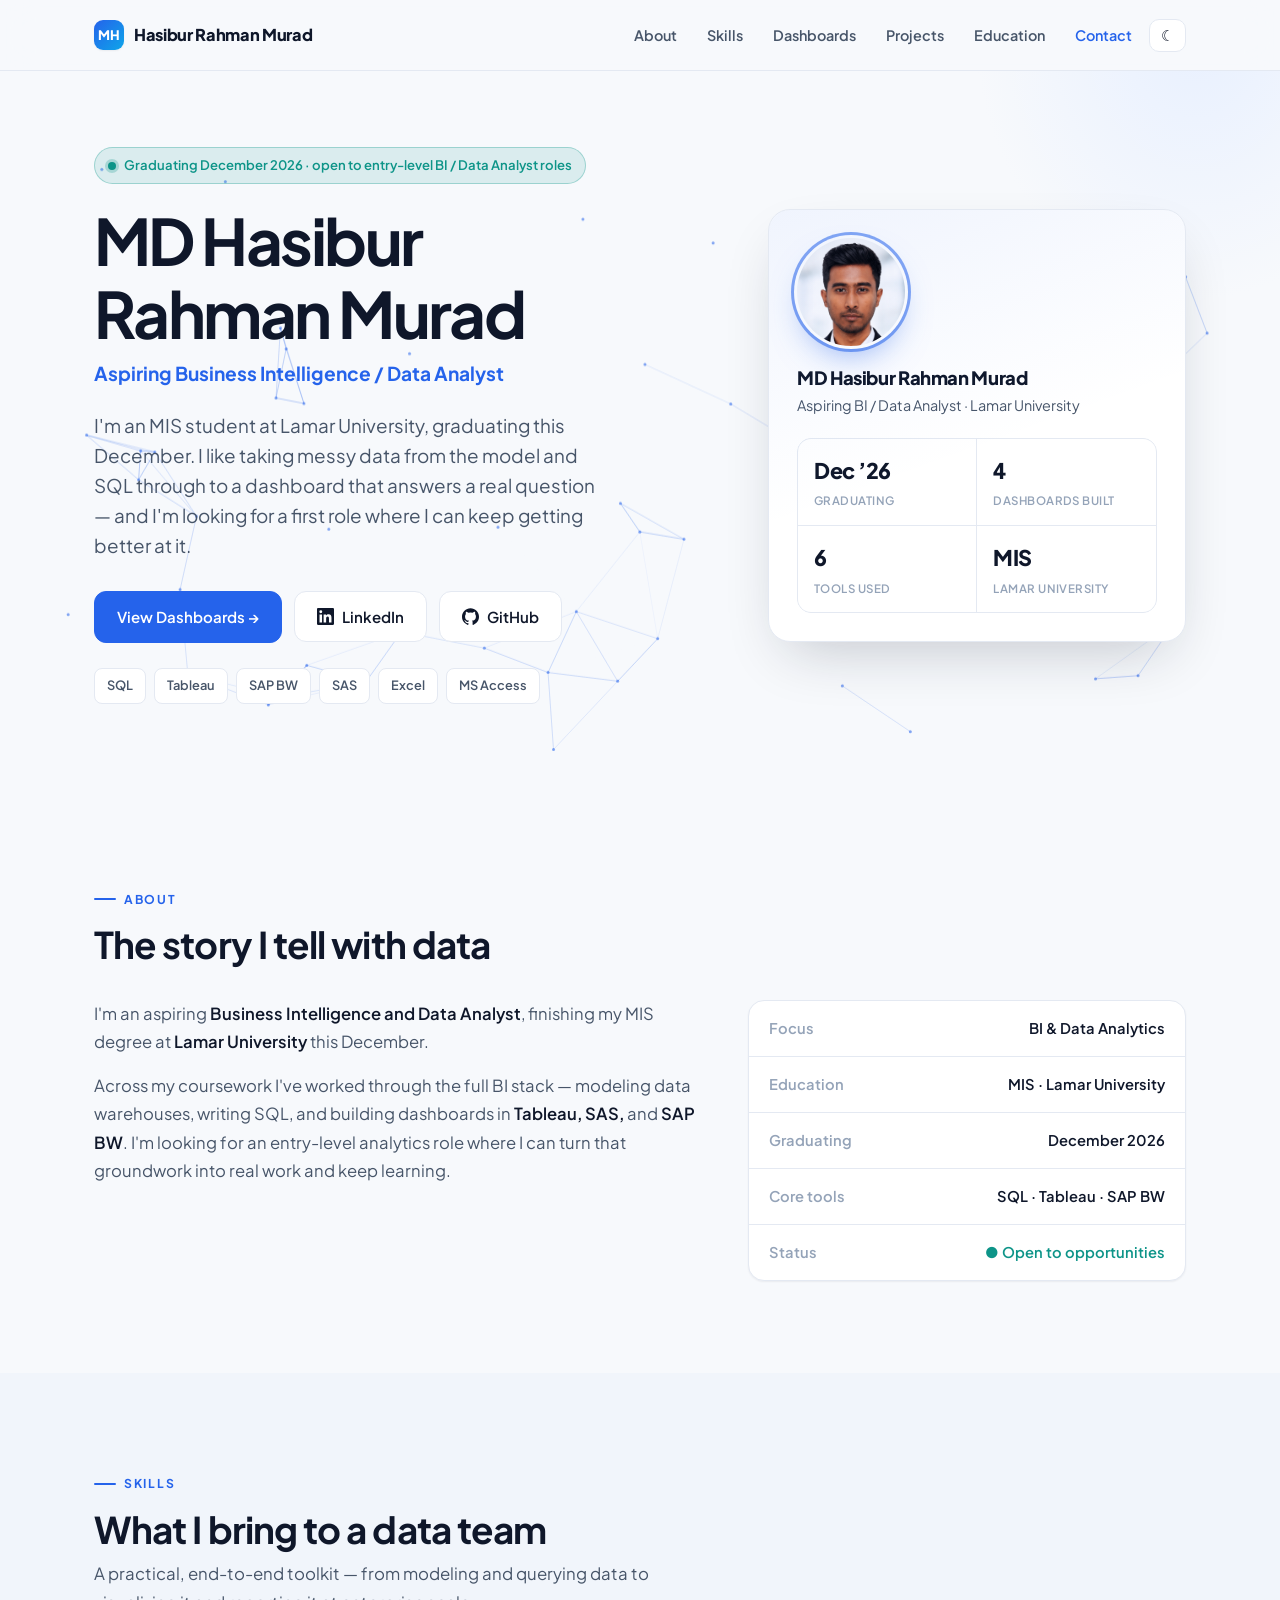
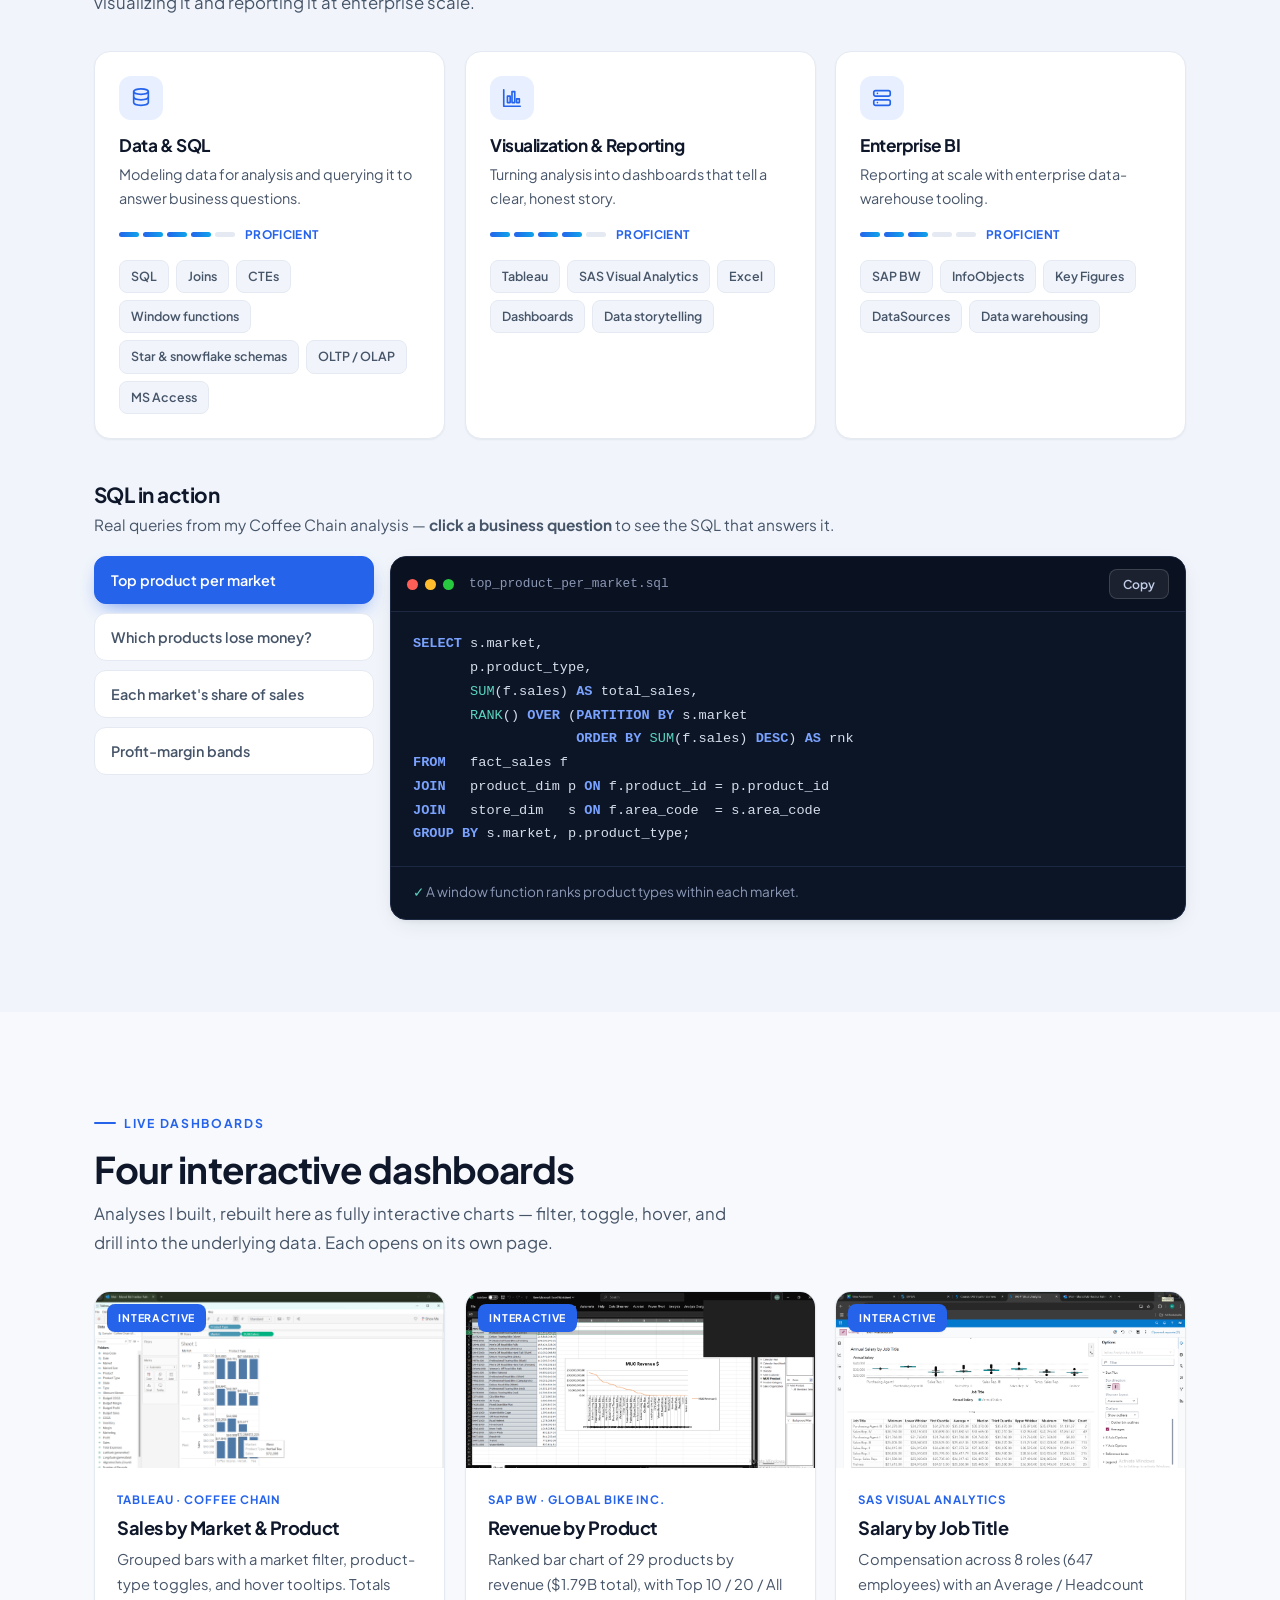
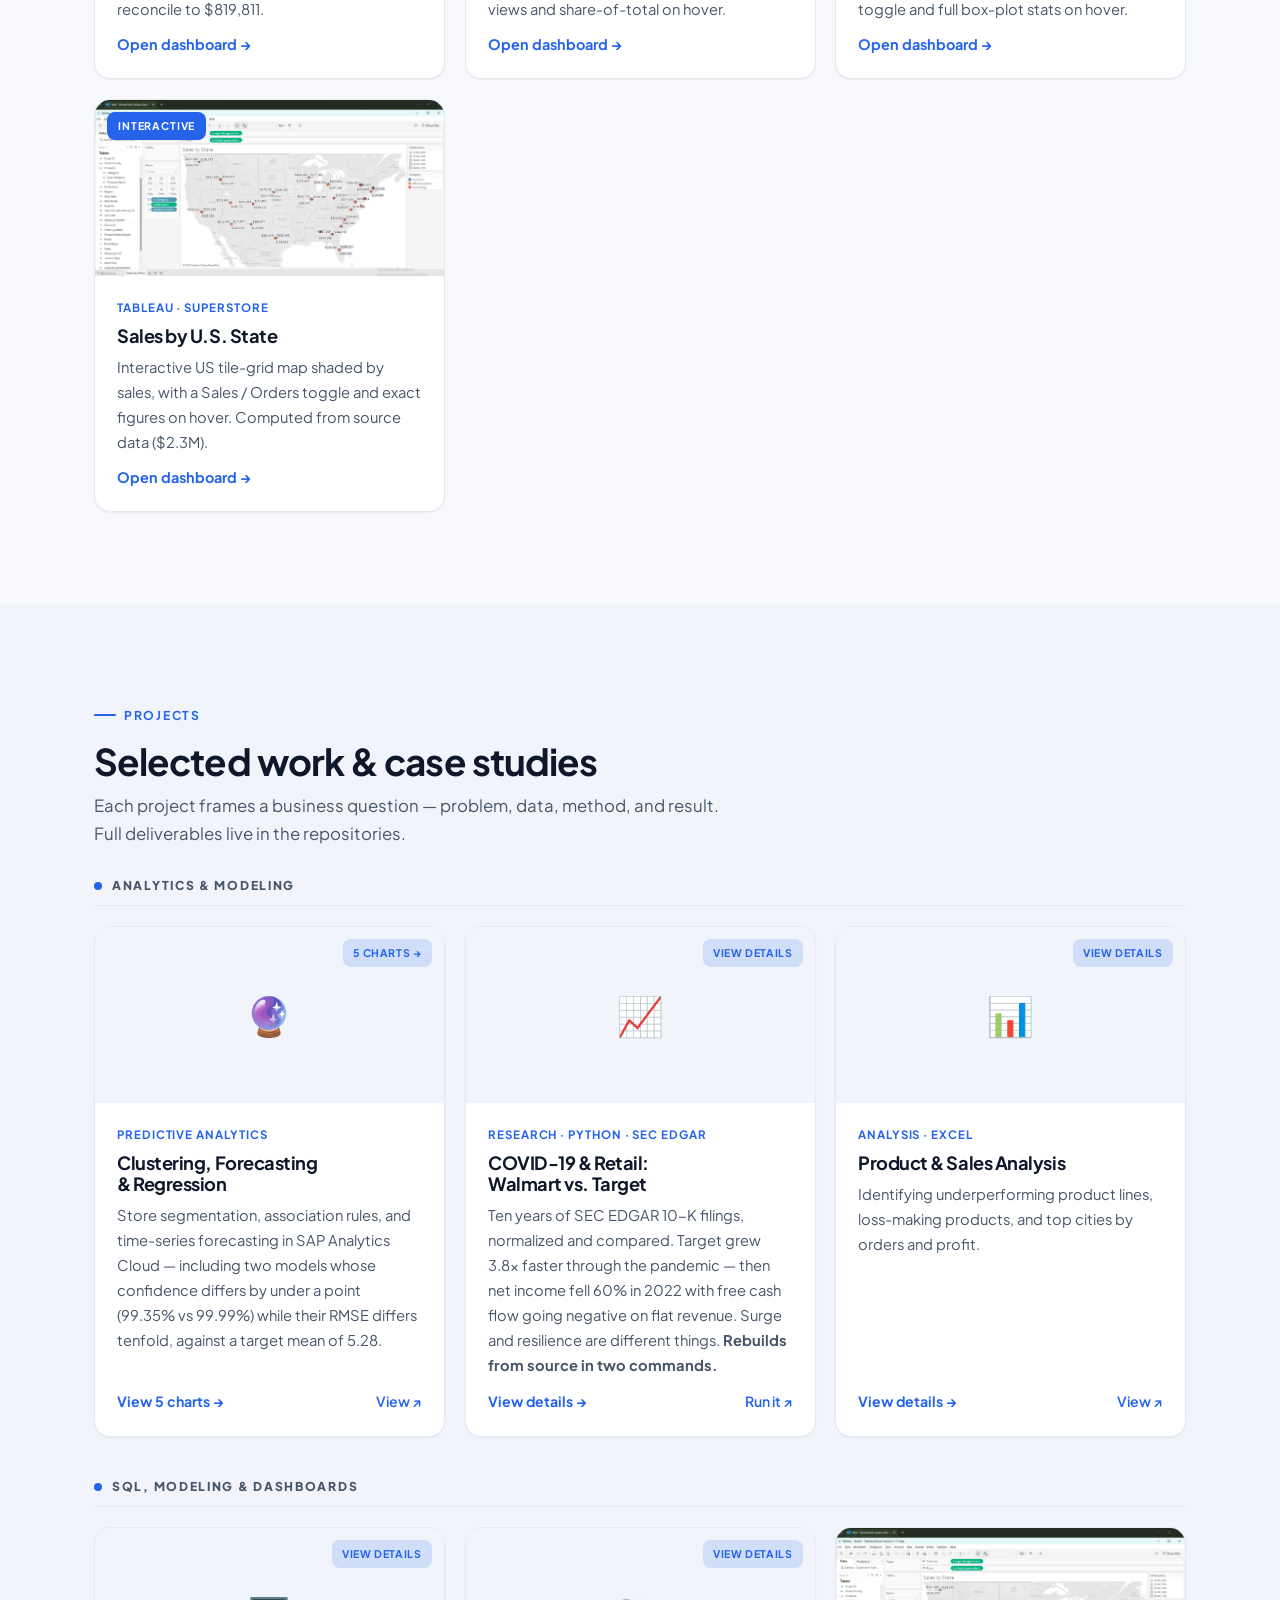
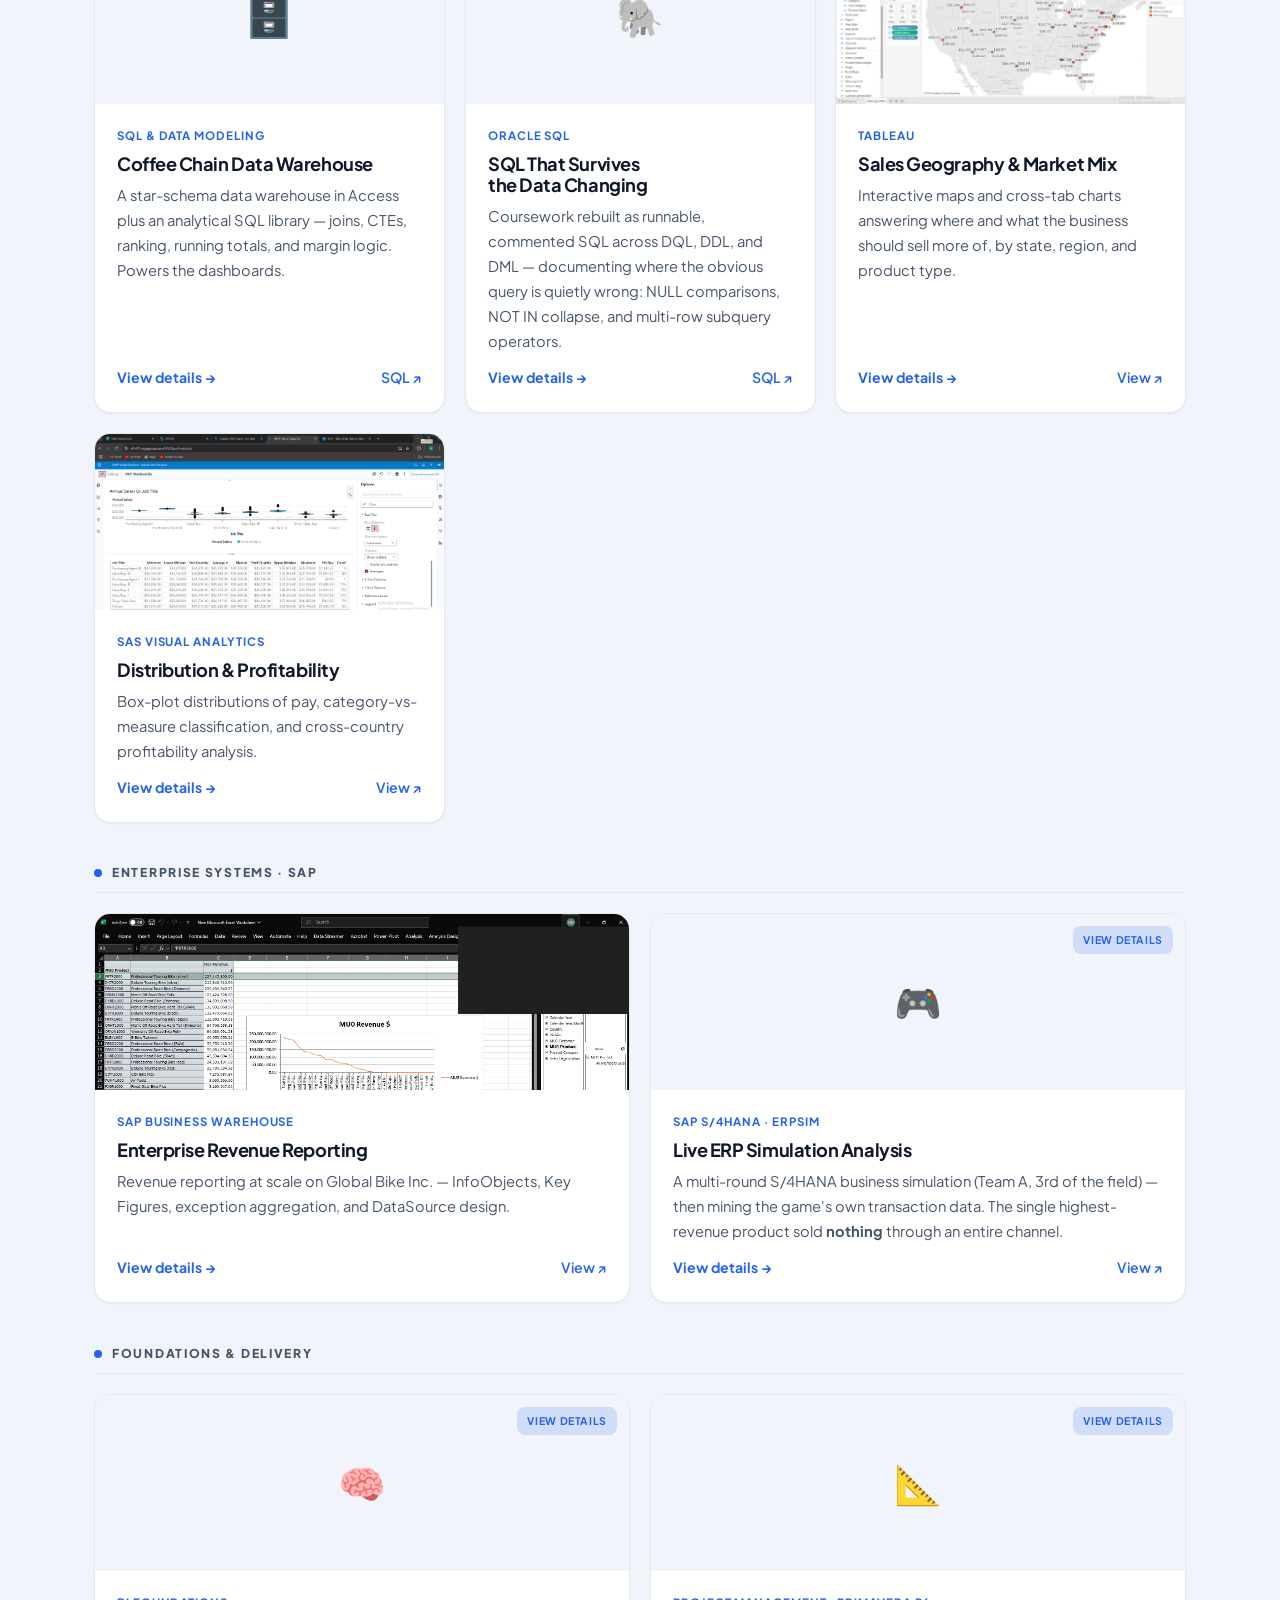
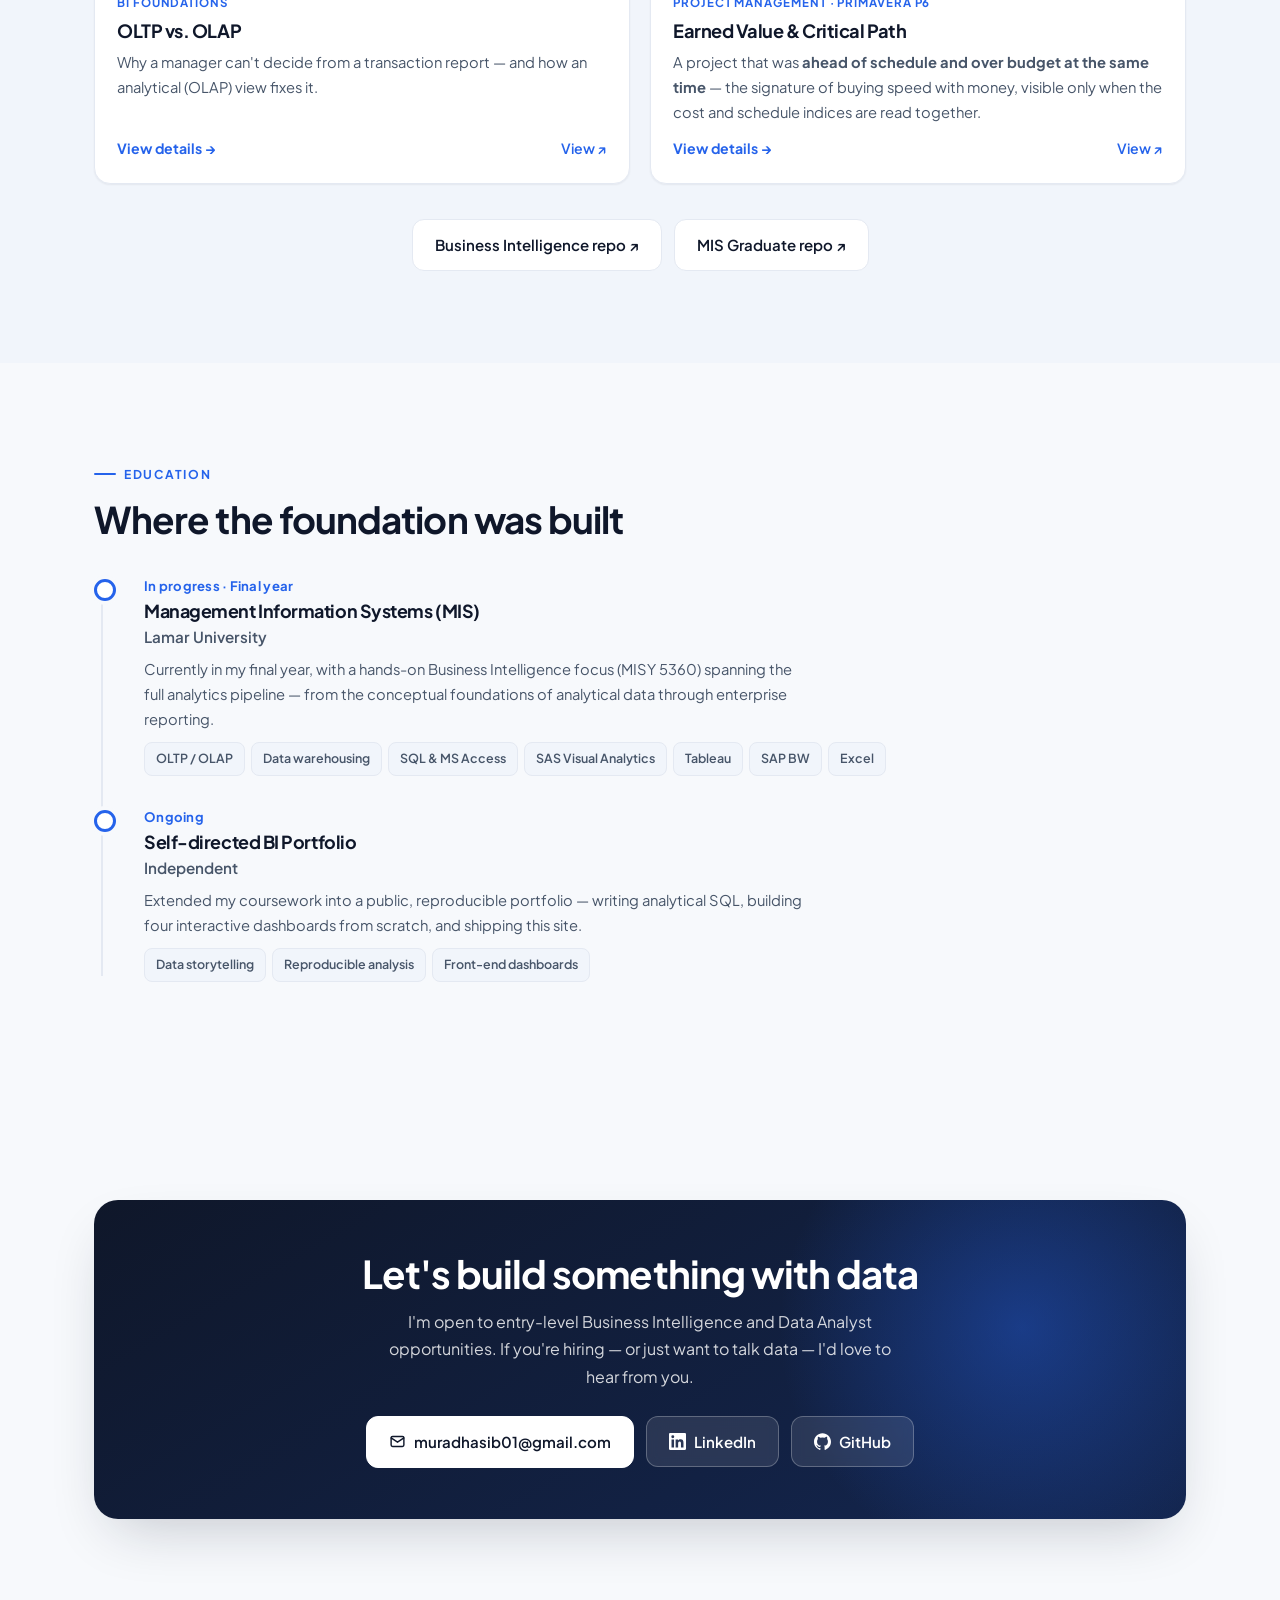
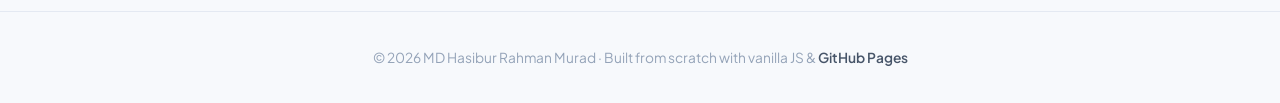
==== commit 6a3e5887: "Right-size the portfolio for a graduating-student voice The site read as bigger than it should for a" ====
--- a/index.html
+++ b/index.html
@@ -32,10 +32,10 @@
   <canvas id="fx" aria-hidden="true"></canvas>
   <div class="wrap hero-grid">
     <div class="reveal">
-      <span class="status"><span class="dot"></span>Open to Business Intelligence / Data Analyst roles</span>
+      <span class="status"><span class="dot"></span>Graduating December 2026 · open to entry-level BI / Data Analyst roles</span>
       <h1>MD Hasibur<br>Rahman Murad</h1>
-      <div class="role">Business Intelligence &amp; Data Analyst</div>
-      <p class="vp">I turn raw, messy data into decisions people can act on — from the data model and SQL all the way to a dashboard that answers the question.</p>
+      <div class="role">Aspiring Business Intelligence / Data Analyst</div>
+      <p class="vp">I'm an MIS student at Lamar University, graduating this December. I like taking messy data from the model and SQL through to a dashboard that answers a real question — and I'm looking for a first role where I can keep getting better at it.</p>
       <div class="cta">
         <a class="btn primary" href="#dashboards">View Dashboards →</a>
         <a class="btn" href="https://www.linkedin.com/in/hasibur-rahman-murad" target="_blank" rel="noopener"><svg viewBox="0 0 24 24" width="17" height="17" fill="currentColor" aria-hidden="true"><path d="M20.45 20.45h-3.56v-5.57c0-1.33-.03-3.04-1.85-3.04-1.86 0-2.14 1.45-2.14 2.94v5.67H9.35V9h3.41v1.56h.05c.48-.9 1.64-1.85 3.37-1.85 3.6 0 4.27 2.37 4.27 5.46v6.28zM5.34 7.43a2.06 2.06 0 1 1 0-4.13 2.06 2.06 0 0 1 0 4.13zM7.12 20.45H3.56V9h3.56v11.45zM22.22 0H1.77C.79 0 0 .77 0 1.73v20.54C0 23.22.79 24 1.77 24h20.45c.98 0 1.78-.78 1.78-1.73V1.73C24 .77 23.2 0 22.22 0z"/></svg>LinkedIn</a>
@@ -52,10 +52,10 @@
         <div class="credname">MD Hasibur Rahman Murad</div>
         <div class="credrole">Aspiring BI / Data Analyst · Lamar University</div>
         <div class="credstats">
-          <div class="cs"><div class="n" data-count="4">0</div><div class="l">Live dashboards</div></div>
-          <div class="cs"><div class="n" data-count="6">0</div><div class="l">BI tools</div></div>
-          <div class="cs"><div class="n" data-count="100" data-suffix="%">0%</div><div class="l">Built end-to-end</div></div>
-          <div class="cs"><div class="n">MIS</div><div class="l">Final-year student</div></div>
+          <div class="cs"><div class="n">Dec ’26</div><div class="l">Graduating</div></div>
+          <div class="cs"><div class="n" data-count="4">0</div><div class="l">Dashboards built</div></div>
+          <div class="cs"><div class="n" data-count="6">0</div><div class="l">Tools used</div></div>
+          <div class="cs"><div class="n">MIS</div><div class="l">Lamar University</div></div>
         </div>
       </div>
     </div>
@@ -71,14 +71,14 @@
     </div>
     <div class="about-grid">
       <div class="about-body">
-        <p>I'm an aspiring <strong>Business Intelligence and Data Analyst</strong> who loves turning messy data into clear, confident answers.</p>
-        <p>Through graduate studies at <strong>Lamar University</strong> I've worked across the full BI stack — modeling data warehouses, writing SQL, and building dashboards in <strong>Tableau, SAS,</strong> and <strong>SAP BW</strong> — and I'm ready to bring that end-to-end skill set to an entry-level analytics role.</p>
+        <p>I'm an aspiring <strong>Business Intelligence and Data Analyst</strong>, finishing my MIS degree at <strong>Lamar University</strong> this December.</p>
+        <p>Across my coursework I've worked through the full BI stack — modeling data warehouses, writing SQL, and building dashboards in <strong>Tableau, SAS,</strong> and <strong>SAP BW</strong>. I'm looking for an entry-level analytics role where I can turn that groundwork into real work and keep learning.</p>
       </div>
       <div class="facts">
         <div class="row"><span class="k">Focus</span><span class="v">BI &amp; Data Analytics</span></div>
-        <div class="row"><span class="k">Education</span><span class="v">Lamar University</span></div>
+        <div class="row"><span class="k">Education</span><span class="v">MIS · Lamar University</span></div>
+        <div class="row"><span class="k">Graduating</span><span class="v">December 2026</span></div>
         <div class="row"><span class="k">Core tools</span><span class="v">SQL · Tableau · SAP BW</span></div>
-        <div class="row"><span class="k">Strengths</span><span class="v">Modeling · Dashboards</span></div>
         <div class="row"><span class="k">Status</span><span class="v ok">● Open to opportunities</span></div>
       </div>
     </div>
@@ -98,7 +98,7 @@
         <div class="ico"><svg viewBox="0 0 24 24" width="22" height="22" fill="none" stroke="currentColor" stroke-width="1.8" stroke-linecap="round" stroke-linejoin="round"><ellipse cx="12" cy="5" rx="8" ry="3"/><path d="M4 5v6c0 1.66 3.58 3 8 3s8-1.34 8-3V5"/><path d="M4 11v6c0 1.66 3.58 3 8 3s8-1.34 8-3v-6"/></svg></div>
         <h3>Data &amp; SQL</h3>
         <p>Modeling data for analysis and querying it to answer business questions.</p>
-        <div class="meter"><span class="bars"><i class="on"></i><i class="on"></i><i class="on"></i><i class="on"></i><i></i></span><span class="mlabel">Advanced</span></div>
+        <div class="meter"><span class="bars"><i class="on"></i><i class="on"></i><i class="on"></i><i class="on"></i><i></i></span><span class="mlabel">Proficient</span></div>
         <div class="pills">
           <span class="pill">SQL</span><span class="pill">Joins</span><span class="pill">CTEs</span><span class="pill">Window functions</span>
           <span class="pill">Star &amp; snowflake schemas</span><span class="pill">OLTP / OLAP</span><span class="pill">MS Access</span>
@@ -108,7 +108,7 @@
         <div class="ico"><svg viewBox="0 0 24 24" width="22" height="22" fill="none" stroke="currentColor" stroke-width="1.8" stroke-linecap="round" stroke-linejoin="round"><path d="M3 3v18h18"/><rect x="7" y="10" width="3" height="7"/><rect x="12" y="5" width="3" height="12"/><rect x="17" y="13" width="3" height="4"/></svg></div>
         <h3>Visualization &amp; Reporting</h3>
         <p>Turning analysis into dashboards that tell a clear, honest story.</p>
-        <div class="meter"><span class="bars"><i class="on"></i><i class="on"></i><i class="on"></i><i class="on"></i><i></i></span><span class="mlabel">Advanced</span></div>
+        <div class="meter"><span class="bars"><i class="on"></i><i class="on"></i><i class="on"></i><i class="on"></i><i></i></span><span class="mlabel">Proficient</span></div>
         <div class="pills">
           <span class="pill">Tableau</span><span class="pill">SAS Visual Analytics</span><span class="pill">Excel</span>
           <span class="pill">Dashboards</span><span class="pill">Data storytelling</span>
@@ -193,51 +193,64 @@
       <h2 class="h">Selected work &amp; case studies</h2>
       <p class="lead">Each project frames a business question — problem, data, method, and result. Full deliverables live in the repositories.</p>
     </div>
+    <h3 class="proj-group">Analytics &amp; Modeling</h3>
+    <div class="grid projects-grid">
+      <article class="proj" data-modal="predictive"><div class="thumb noimg">🔮<span class="peek">5 charts →</span></div>
+        <div class="body"><span class="kicker">Predictive Analytics</span><h3>Clustering, Forecasting &amp; Regression</h3>
+          <p>Store segmentation, association rules, and time-series forecasting in SAP Analytics Cloud — including two models whose confidence differs by under a point (99.35% vs 99.99%) while their RMSE differs tenfold, against a target mean of 5.28.</p>
+          <div class="links"><span class="more">View 5 charts →</span><a href="https://github.com/muradhasib01/mis-graduate-portfolio/tree/main/01-data-mining" target="_blank" rel="noopener">View ↗</a></div></div></article>
+      <article class="proj" data-modal="covid"><div class="thumb noimg">📈<span class="peek">View details</span></div>
+        <div class="body"><span class="kicker">Research · Python · SEC EDGAR</span><h3>COVID-19 &amp; Retail: Walmart vs. Target</h3>
+          <p>Ten years of SEC EDGAR 10-K filings, normalized and compared. Target grew 3.8× faster through the pandemic — then net income fell 60% in 2022 with free cash flow going negative on flat revenue. Surge and resilience are different things. <strong>Rebuilds from source in two commands.</strong></p>
+          <div class="links"><span class="more">View details →</span><a href="https://github.com/muradhasib01/mis-graduate-portfolio/tree/main/02-data-analytics/edgar" target="_blank" rel="noopener">Run it ↗</a></div></div></article>
+      <article class="proj" data-modal="excel-prod"><div class="thumb noimg">📊<span class="peek">View details</span></div>
+        <div class="body"><span class="kicker">Analysis · Excel</span><h3>Product &amp; Sales Analysis</h3>
+          <p>Identifying underperforming product lines, loss-making products, and top cities by orders and profit.</p>
+          <div class="links"><span class="more">View details →</span><a href="https://github.com/muradhasib01/business-intelligence-portfolio/tree/main/02-data-analysis" target="_blank" rel="noopener">View ↗</a></div></div></article>
+    </div>
+
+    <h3 class="proj-group">SQL, Modeling &amp; Dashboards</h3>
     <div class="grid projects-grid">
       <article class="proj" data-modal="coffee-dw"><div class="thumb noimg">🗄️<span class="peek">View details</span></div>
         <div class="body"><span class="kicker">SQL &amp; Data Modeling</span><h3>Coffee Chain Data Warehouse</h3>
           <p>A star-schema data warehouse in Access plus an analytical SQL library — joins, CTEs, ranking, running totals, and margin logic. Powers the dashboards.</p>
           <div class="links"><span class="more">View details →</span><a href="https://github.com/muradhasib01/business-intelligence-portfolio/tree/main/03-ms-access" target="_blank" rel="noopener">SQL ↗</a></div></div></article>
+      <article class="proj" data-modal="oracle-sql"><div class="thumb noimg">🐘<span class="peek">View details</span></div>
+        <div class="body"><span class="kicker">Oracle SQL</span><h3>SQL That Survives the Data Changing</h3>
+          <p>Coursework rebuilt as runnable, commented SQL across DQL, DDL, and DML — documenting where the obvious query is quietly wrong: NULL comparisons, NOT IN collapse, and multi-row subquery operators.</p>
+          <div class="links"><span class="more">View details →</span><a href="https://github.com/muradhasib01/mis-graduate-portfolio/tree/main/03-database-management" target="_blank" rel="noopener">SQL ↗</a></div></div></article>
       <article class="proj" data-modal="tableau-geo"><div class="thumb"><span class="peek">View details</span><img src="assets/tableau-sales-by-state-map.png" alt="Tableau geographic sales map" loading="lazy"></div>
         <div class="body"><span class="kicker">Tableau</span><h3>Sales Geography &amp; Market Mix</h3>
           <p>Interactive maps and cross-tab charts answering where and what the business should sell more of, by state, region, and product type.</p>
           <div class="links"><span class="more">View details →</span><a href="https://github.com/muradhasib01/business-intelligence-portfolio/tree/main/05-tableau" target="_blank" rel="noopener">View ↗</a></div></div></article>
+      <article class="proj" data-modal="sas-dist"><div class="thumb"><span class="peek">View details</span><img src="assets/sas-salary-boxplot-dashboard.png" alt="SAS box plot dashboard" loading="lazy"></div>
+        <div class="body"><span class="kicker">SAS Visual Analytics</span><h3>Distribution &amp; Profitability</h3>
+          <p>Box-plot distributions of pay, category-vs-measure classification, and cross-country profitability analysis.</p>
+          <div class="links"><span class="more">View details →</span><a href="https://github.com/muradhasib01/business-intelligence-portfolio/tree/main/04-sas" target="_blank" rel="noopener">View ↗</a></div></div></article>
+    </div>
+
+    <h3 class="proj-group">Enterprise Systems · SAP</h3>
+    <div class="grid projects-grid">
       <article class="proj" data-modal="sap-bw"><div class="thumb"><span class="peek">View details</span><img src="assets/sap-bw-revenue-by-product.png" alt="SAP BW revenue analysis" loading="lazy"></div>
         <div class="body"><span class="kicker">SAP Business Warehouse</span><h3>Enterprise Revenue Reporting</h3>
           <p>Revenue reporting at scale on Global Bike Inc. — InfoObjects, Key Figures, exception aggregation, and DataSource design.</p>
           <div class="links"><span class="more">View details →</span><a href="https://github.com/muradhasib01/business-intelligence-portfolio/tree/main/07-sap-bw" target="_blank" rel="noopener">View ↗</a></div></div></article>
-      <article class="proj" data-modal="sas-dist"><div class="thumb"><span class="peek">View details</span><img src="assets/sas-salary-boxplot-dashboard.png" alt="SAS box plot dashboard" loading="lazy"></div>
-        <div class="body"><span class="kicker">SAS Visual Analytics</span><h3>Distribution &amp; Profitability</h3>
-          <p>Box-plot distributions of pay, category-vs-measure classification, and cross-country profitability analysis.</p>
-          <div class="links"><span class="more">View details →</span><a href="https://github.com/muradhasib01/business-intelligence-portfolio/tree/main/04-sas" target="_blank" rel="noopener">View ↗</a></div></div></article>
-      <article class="proj" data-modal="excel-prod"><div class="thumb noimg">📊<span class="peek">View details</span></div>
-        <div class="body"><span class="kicker">Analysis · Excel</span><h3>Product &amp; Sales Analysis</h3>
-          <p>Identifying underperforming product lines, loss-making products, and top cities by orders and profit.</p>
-          <div class="links"><span class="more">View details →</span><a href="https://github.com/muradhasib01/business-intelligence-portfolio/tree/main/02-data-analysis" target="_blank" rel="noopener">View ↗</a></div></div></article>
+      <article class="proj" data-modal="erpsim"><div class="thumb noimg">🎮<span class="peek">View details</span></div>
+        <div class="body"><span class="kicker">SAP S/4HANA · ERPSim</span><h3>Live ERP Simulation Analysis</h3>
+          <p>A multi-round S/4HANA business simulation (Team A, 3rd of the field) — then mining the game's own transaction data. The single highest-revenue product sold <strong>nothing</strong> through an entire channel.</p>
+          <div class="links"><span class="more">View details →</span><a href="https://github.com/muradhasib01/mis-graduate-portfolio/tree/main/05-sap-enterprise" target="_blank" rel="noopener">View ↗</a></div></div></article>
+    </div>
+
+    <h3 class="proj-group">Foundations &amp; Delivery</h3>
+    <div class="grid projects-grid">
       <article class="proj" data-modal="oltp-olap"><div class="thumb noimg">🧠<span class="peek">View details</span></div>
         <div class="body"><span class="kicker">BI Foundations</span><h3>OLTP vs. OLAP</h3>
           <p>Why a manager can't decide from a transaction report — and how an analytical (OLAP) view fixes it.</p>
           <div class="links"><span class="more">View details →</span><a href="https://github.com/muradhasib01/business-intelligence-portfolio/tree/main/01-oltp-olap" target="_blank" rel="noopener">View ↗</a></div></div></article>
-      <article class="proj" data-modal="covid"><div class="thumb noimg">📈<span class="peek">View details</span></div>
-        <div class="body"><span class="kicker">Research · Python · SEC EDGAR</span><h3>COVID-19 &amp; Retail: Walmart vs. Target</h3>
-          <p>Ten years of SEC EDGAR 10-K filings, normalized and compared. Target grew 3.8× faster through the pandemic — then net income fell 60% in 2022 with free cash flow going negative on flat revenue. Surge and resilience are different things. <strong>Rebuilds from source in two commands.</strong></p>
-          <div class="links"><span class="more">View details →</span><a href="https://github.com/muradhasib01/mis-graduate-portfolio/tree/main/02-data-analytics/edgar" target="_blank" rel="noopener">Run it ↗</a></div></div></article>
-      <article class="proj" data-modal="predictive"><div class="thumb noimg">🔮<span class="peek">5 charts →</span></div>
-        <div class="body"><span class="kicker">Predictive Analytics</span><h3>Clustering, Forecasting &amp; Regression</h3>
-          <p>Store segmentation, association rules, and time-series forecasting in SAP Analytics Cloud — including two models whose confidence differs by under a point (99.35% vs 99.99%) while their RMSE differs tenfold, against a target mean of 5.28.</p>
-          <div class="links"><span class="more">View 5 charts →</span><a href="https://github.com/muradhasib01/mis-graduate-portfolio/tree/main/01-data-mining" target="_blank" rel="noopener">View ↗</a></div></div></article>
-      <article class="proj" data-modal="erpsim"><div class="thumb noimg">🎮<span class="peek">View details</span></div>
-        <div class="body"><span class="kicker">SAP S/4HANA · ERPSim</span><h3>Live ERP Simulation Analysis</h3>
-          <p>A multi-round S/4HANA business simulation (Team A, 3rd of the field) — then mining the game's own transaction data. The single highest-revenue product sold <strong>nothing</strong> through an entire channel.</p>
-          <div class="links"><span class="more">View details →</span><a href="https://github.com/muradhasib01/mis-graduate-portfolio/tree/main/05-sap-enterprise" target="_blank" rel="noopener">View ↗</a></div></div></article>
       <article class="proj" data-modal="pm-evm"><div class="thumb noimg">📐<span class="peek">View details</span></div>
         <div class="body"><span class="kicker">Project Management · Primavera P6</span><h3>Earned Value &amp; Critical Path</h3>
           <p>A project that was <strong>ahead of schedule and over budget at the same time</strong> — the signature of buying speed with money, visible only when the cost and schedule indices are read together.</p>
           <div class="links"><span class="more">View details →</span><a href="https://github.com/muradhasib01/mis-graduate-portfolio/tree/main/04-project-management" target="_blank" rel="noopener">View ↗</a></div></div></article>
-      <article class="proj" data-modal="oracle-sql"><div class="thumb noimg">🐘<span class="peek">View details</span></div>
-        <div class="body"><span class="kicker">Oracle SQL</span><h3>SQL That Survives the Data Changing</h3>
-          <p>Coursework rebuilt as runnable, commented SQL across DQL, DDL, and DML — documenting where the obvious query is quietly wrong: NULL comparisons, NOT IN collapse, and multi-row subquery operators.</p>
-          <div class="links"><span class="more">View details →</span><a href="https://github.com/muradhasib01/mis-graduate-portfolio/tree/main/03-database-management" target="_blank" rel="noopener">SQL ↗</a></div></div></article>
     </div>
     <p style="text-align:center;margin-top:36px;display:flex;gap:12px;justify-content:center;flex-wrap:wrap">
       <a class="btn" href="https://github.com/muradhasib01/business-intelligence-portfolio" target="_blank" rel="noopener">Business Intelligence repo ↗</a>
--- a/style.css
+++ b/style.css
@@ -287,6 +287,13 @@
 .sql-note{padding:13px 22px 16px;color:#8b98b5;font-size:.85rem;border-top:1px solid #1d2942}
 .sql-note b{color:#5ad4c0}
 
+/* ===== Project sub-groups ===== */
+.proj-group{font-size:.76rem;font-weight:800;letter-spacing:.14em;text-transform:uppercase;color:var(--text-2);
+  margin:44px 0 0;padding-bottom:12px;border-bottom:1px solid var(--border);display:flex;align-items:center;gap:10px}
+.proj-group:first-of-type{margin-top:30px}
+.proj-group:before{content:"";width:8px;height:8px;border-radius:50%;background:var(--accent);flex:none}
+.proj-group + .projects-grid{margin-top:20px}
+
 /* ===== Project detail modal ===== */
 .proj[data-modal]{cursor:pointer}
 .proj .more{font-weight:700;color:var(--accent);font-size:.88rem}
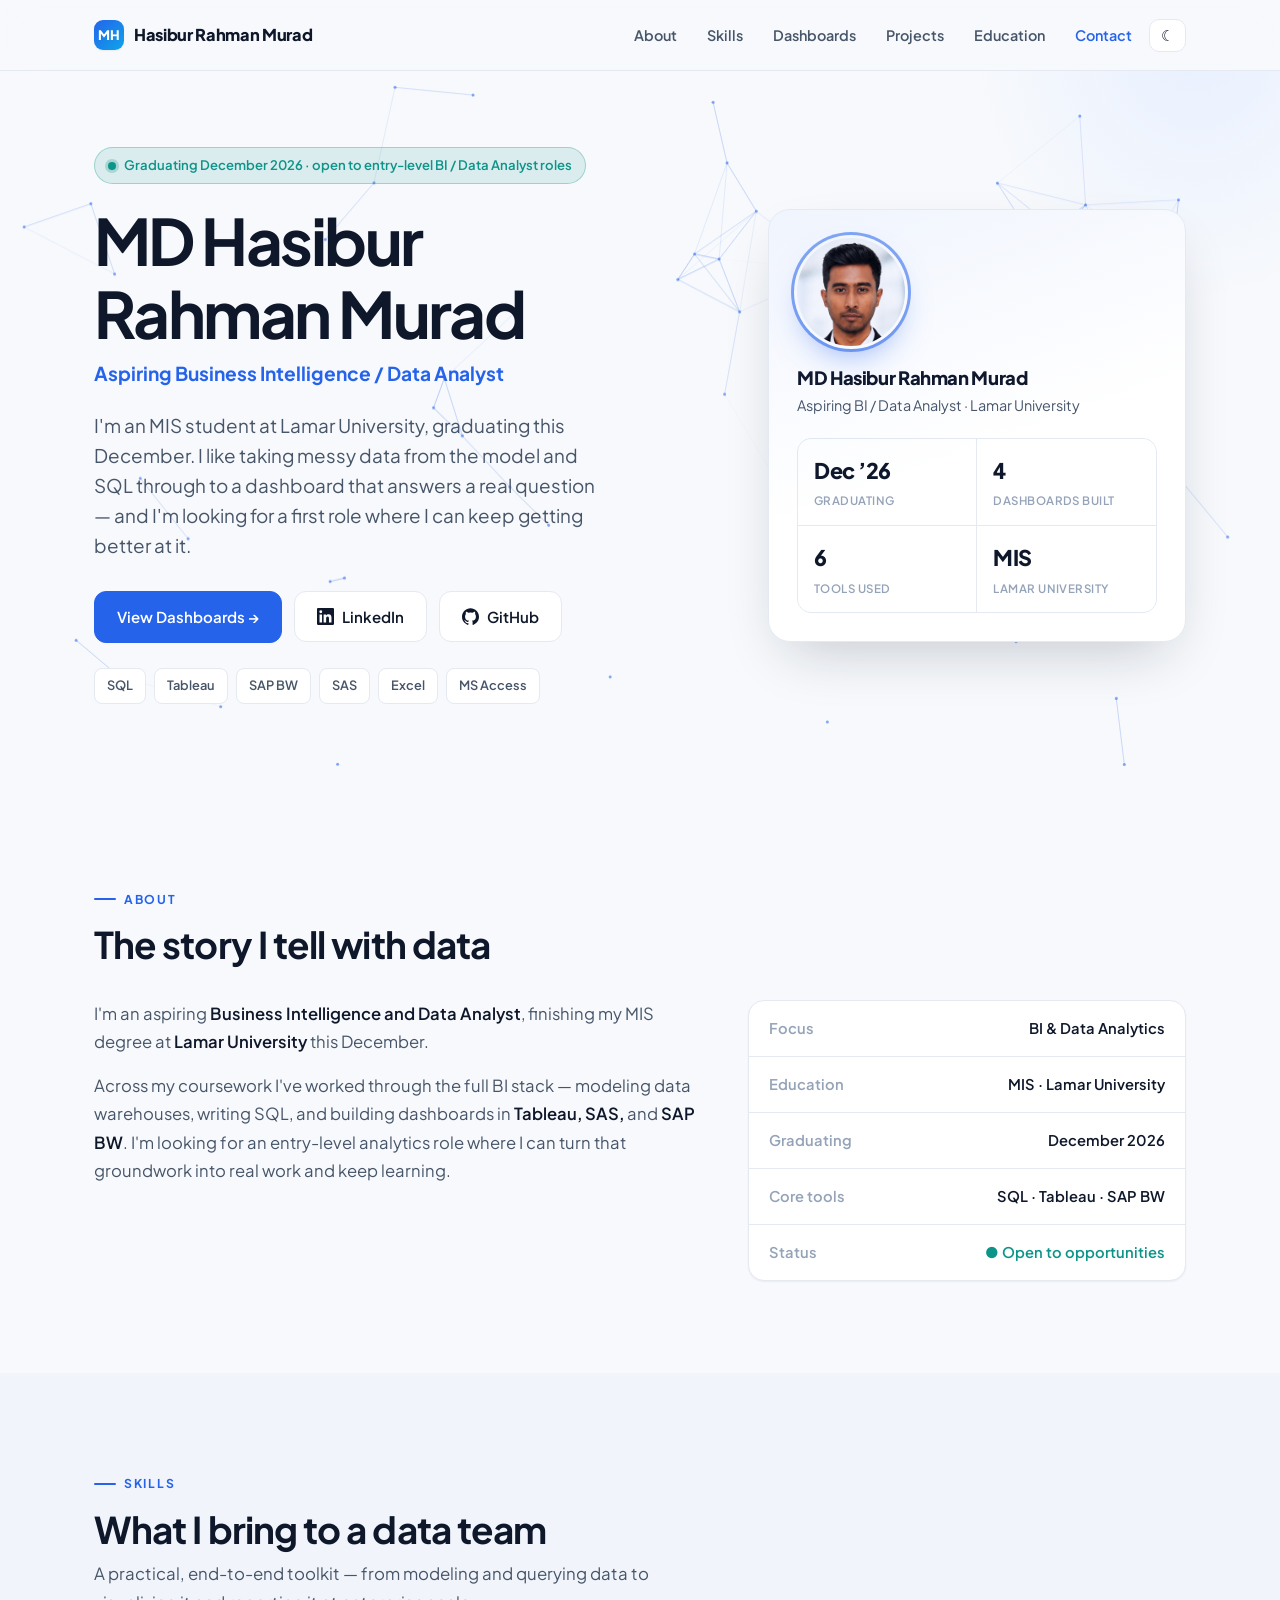
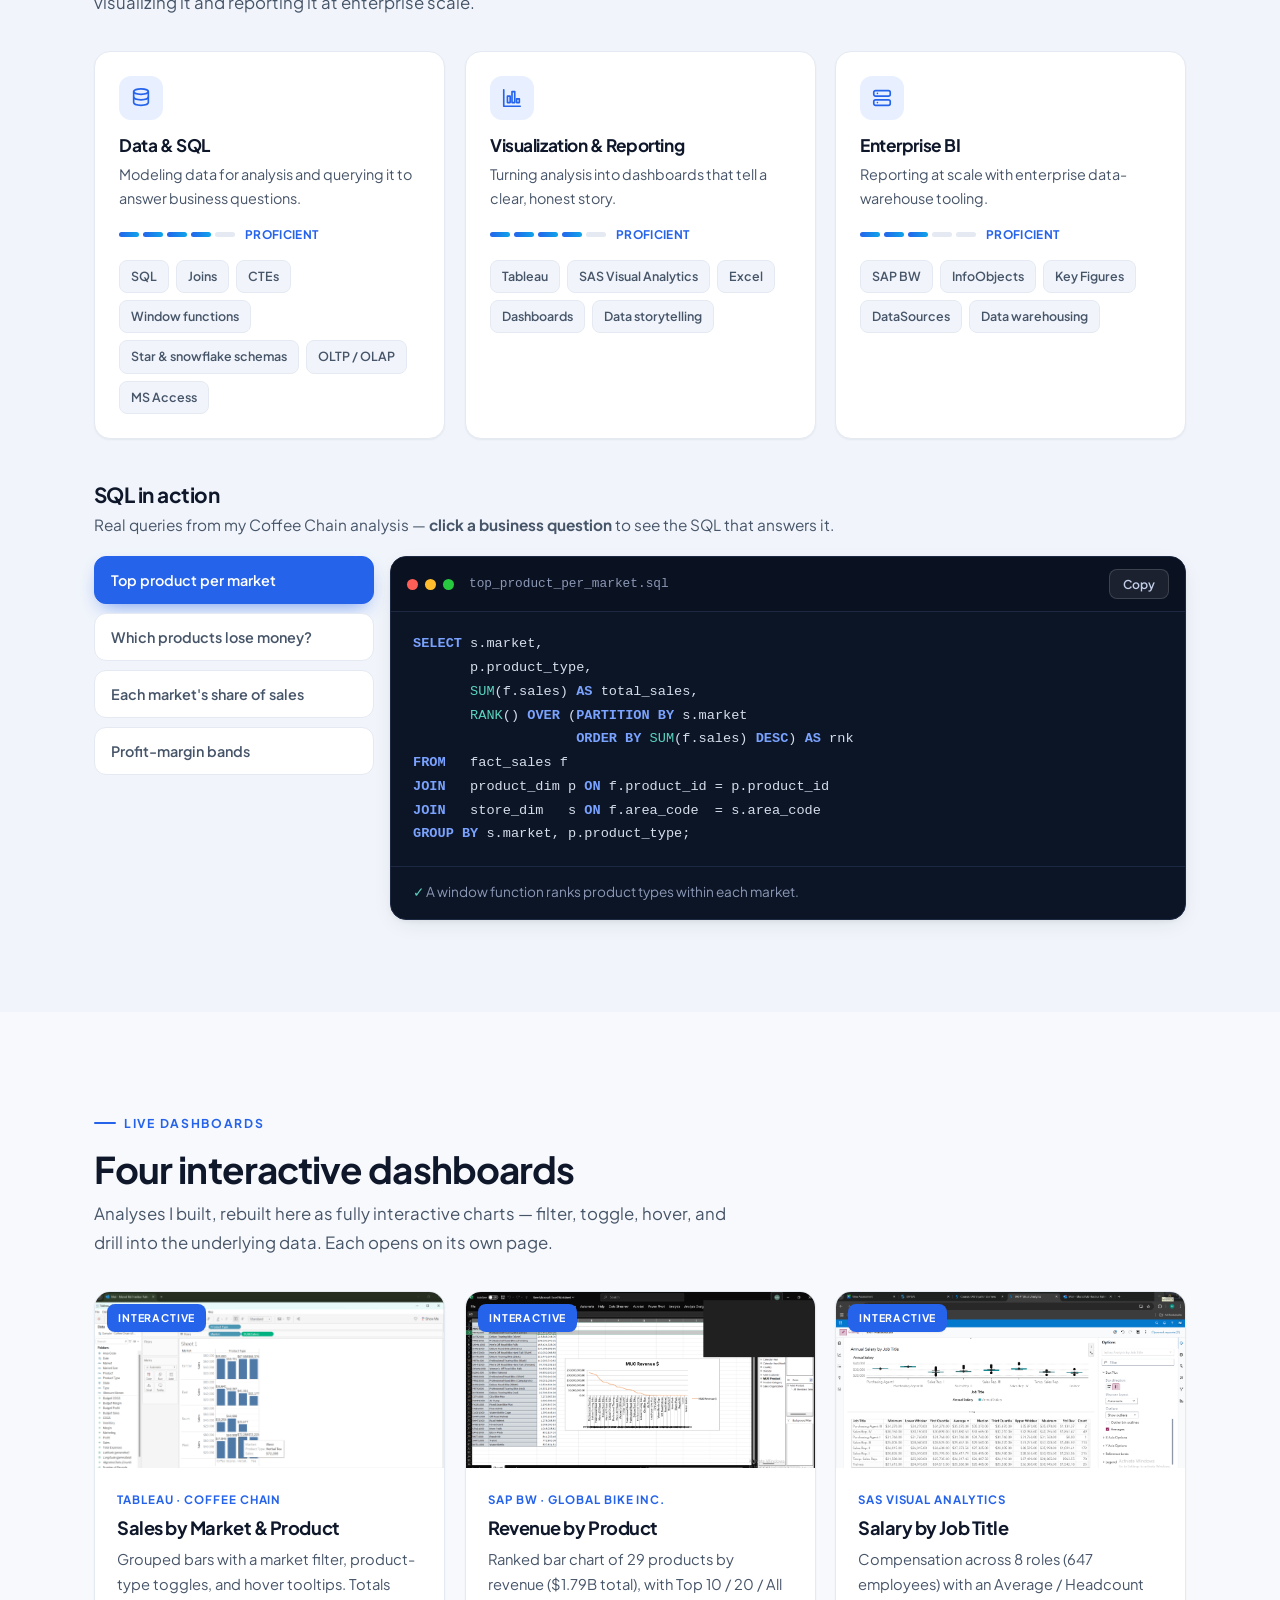
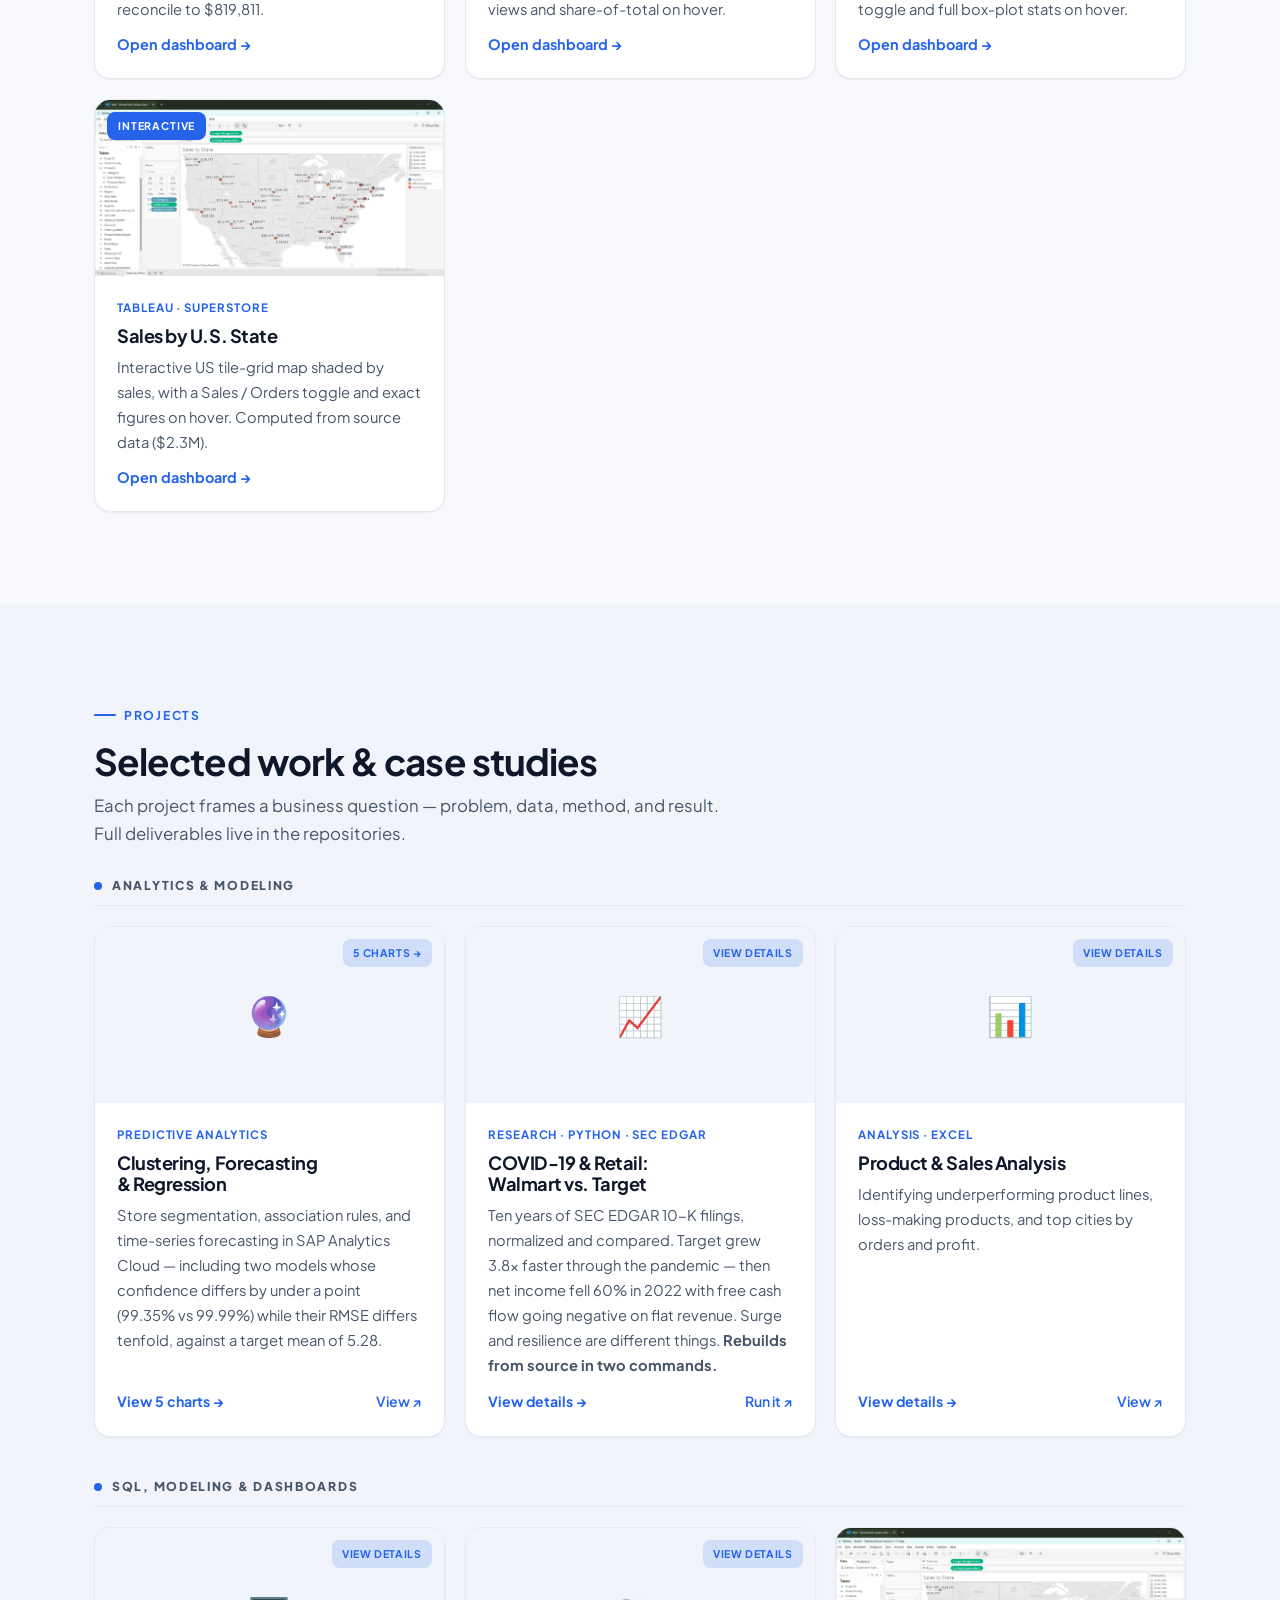
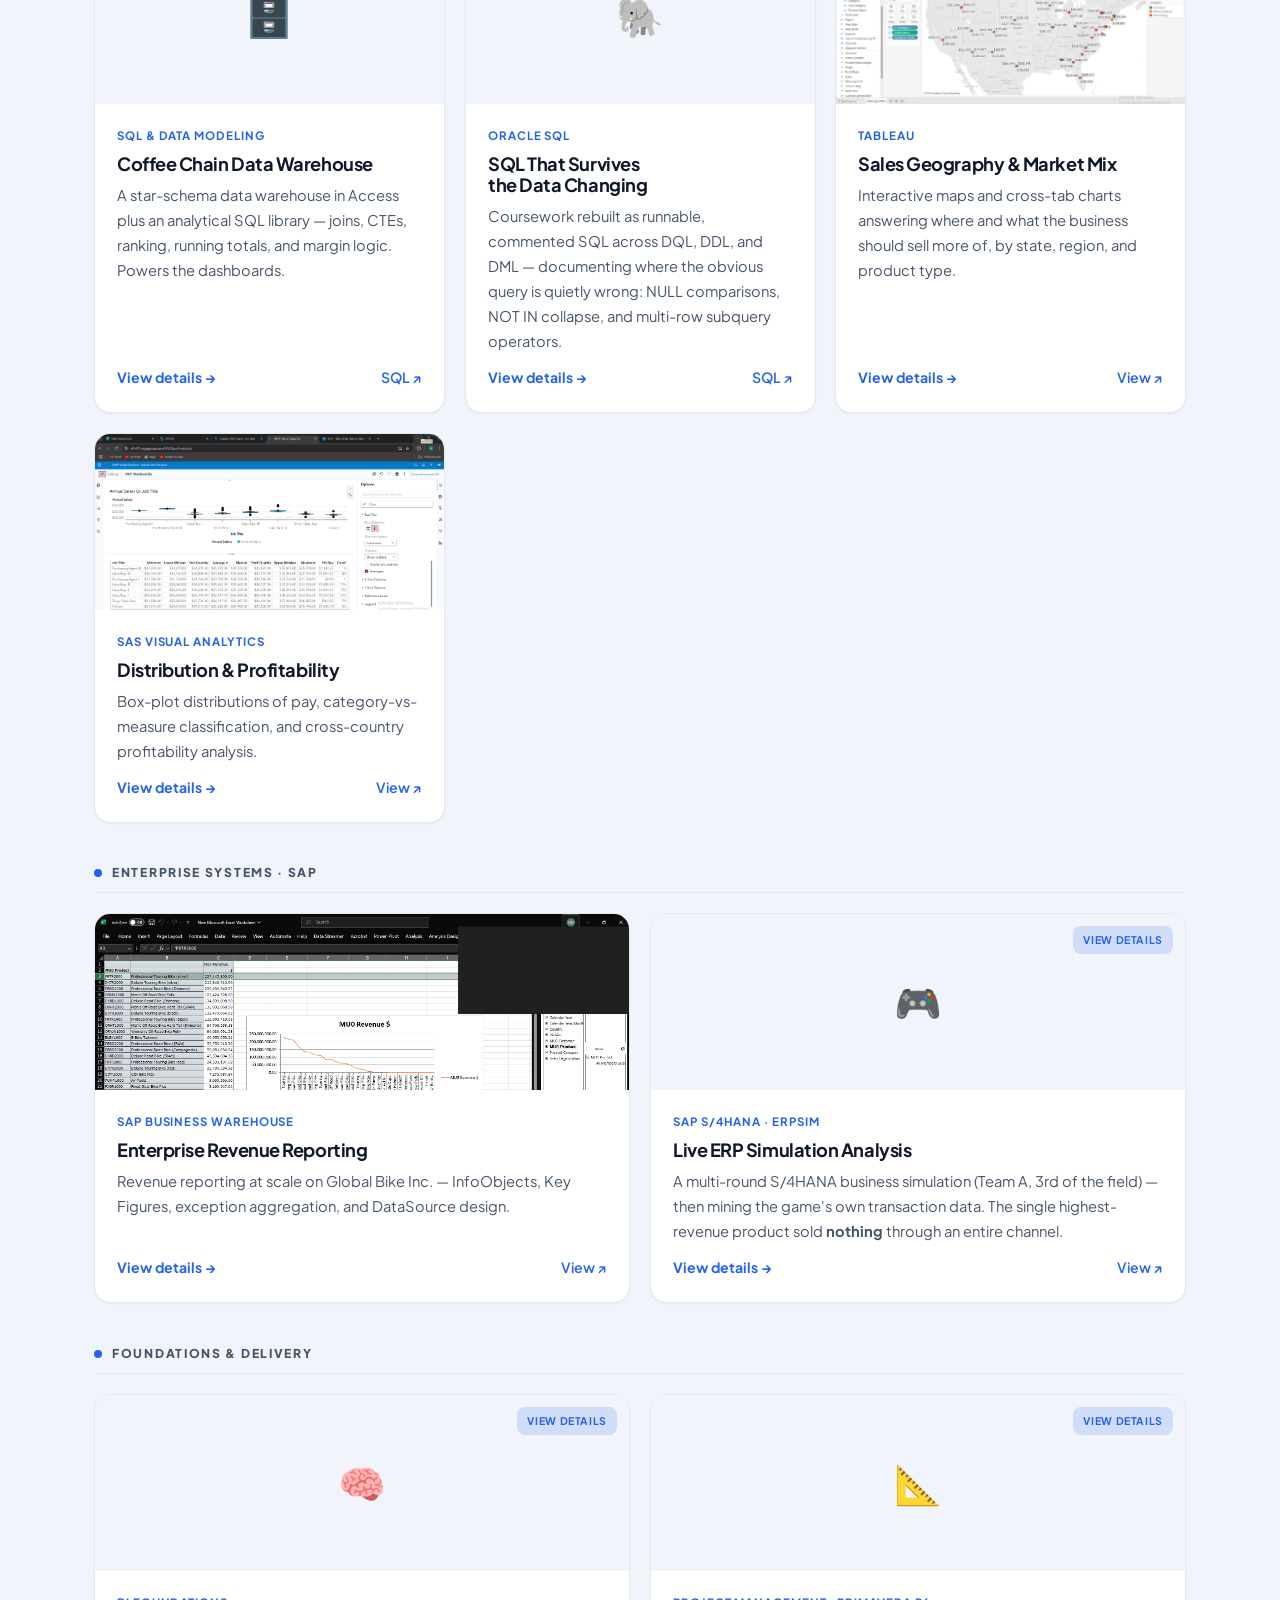
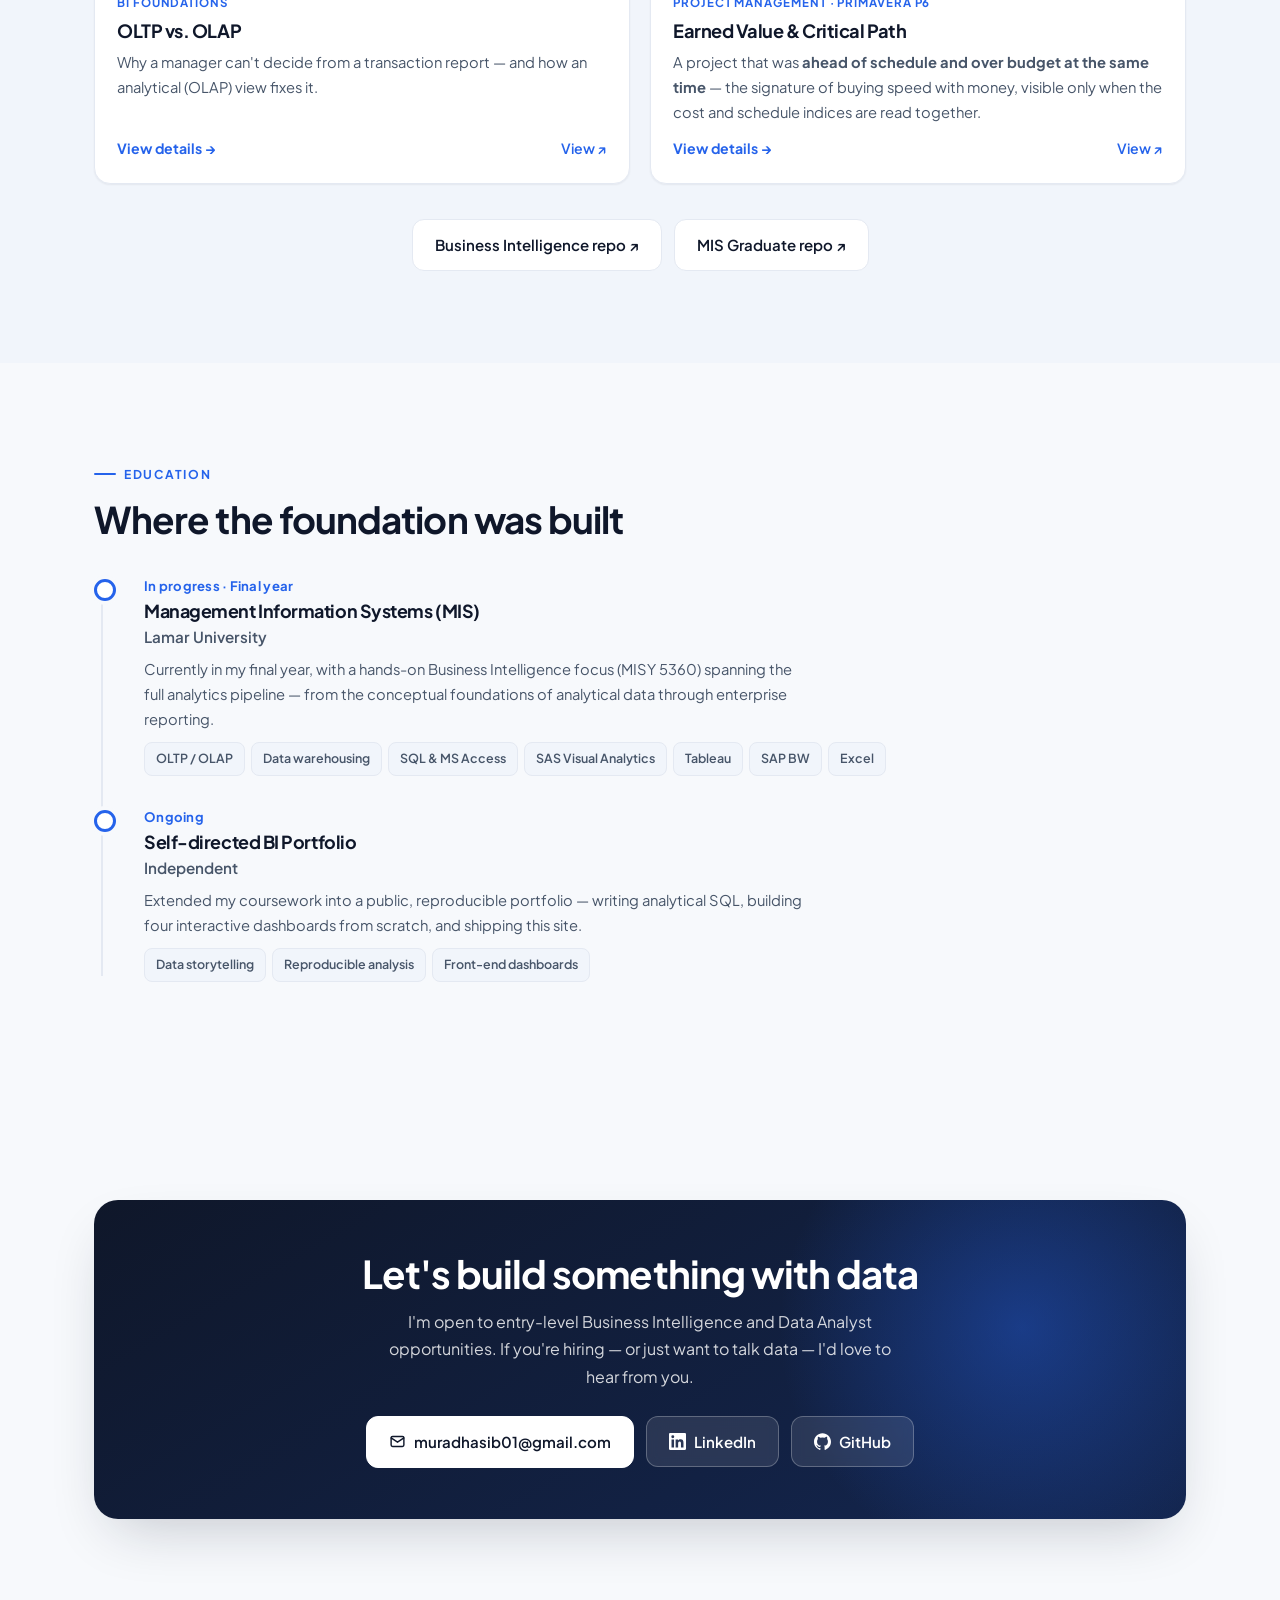
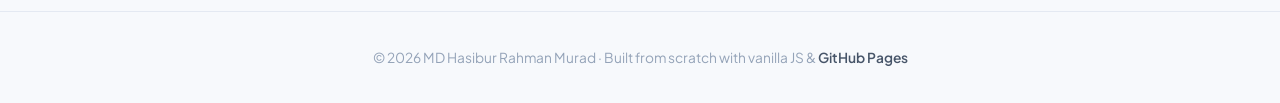
==== commit 145e26da: "Default the site to the light theme Set data-theme="light" on <html> so first-time visitors (e.g. fr" ====
--- a/index.html
+++ b/index.html
@@ -1,5 +1,5 @@
 <!DOCTYPE html>
-<html lang="en">
+<html lang="en" data-theme="light">
 <head>
 <meta charset="UTF-8">
 <meta name="viewport" content="width=device-width, initial-scale=1.0">
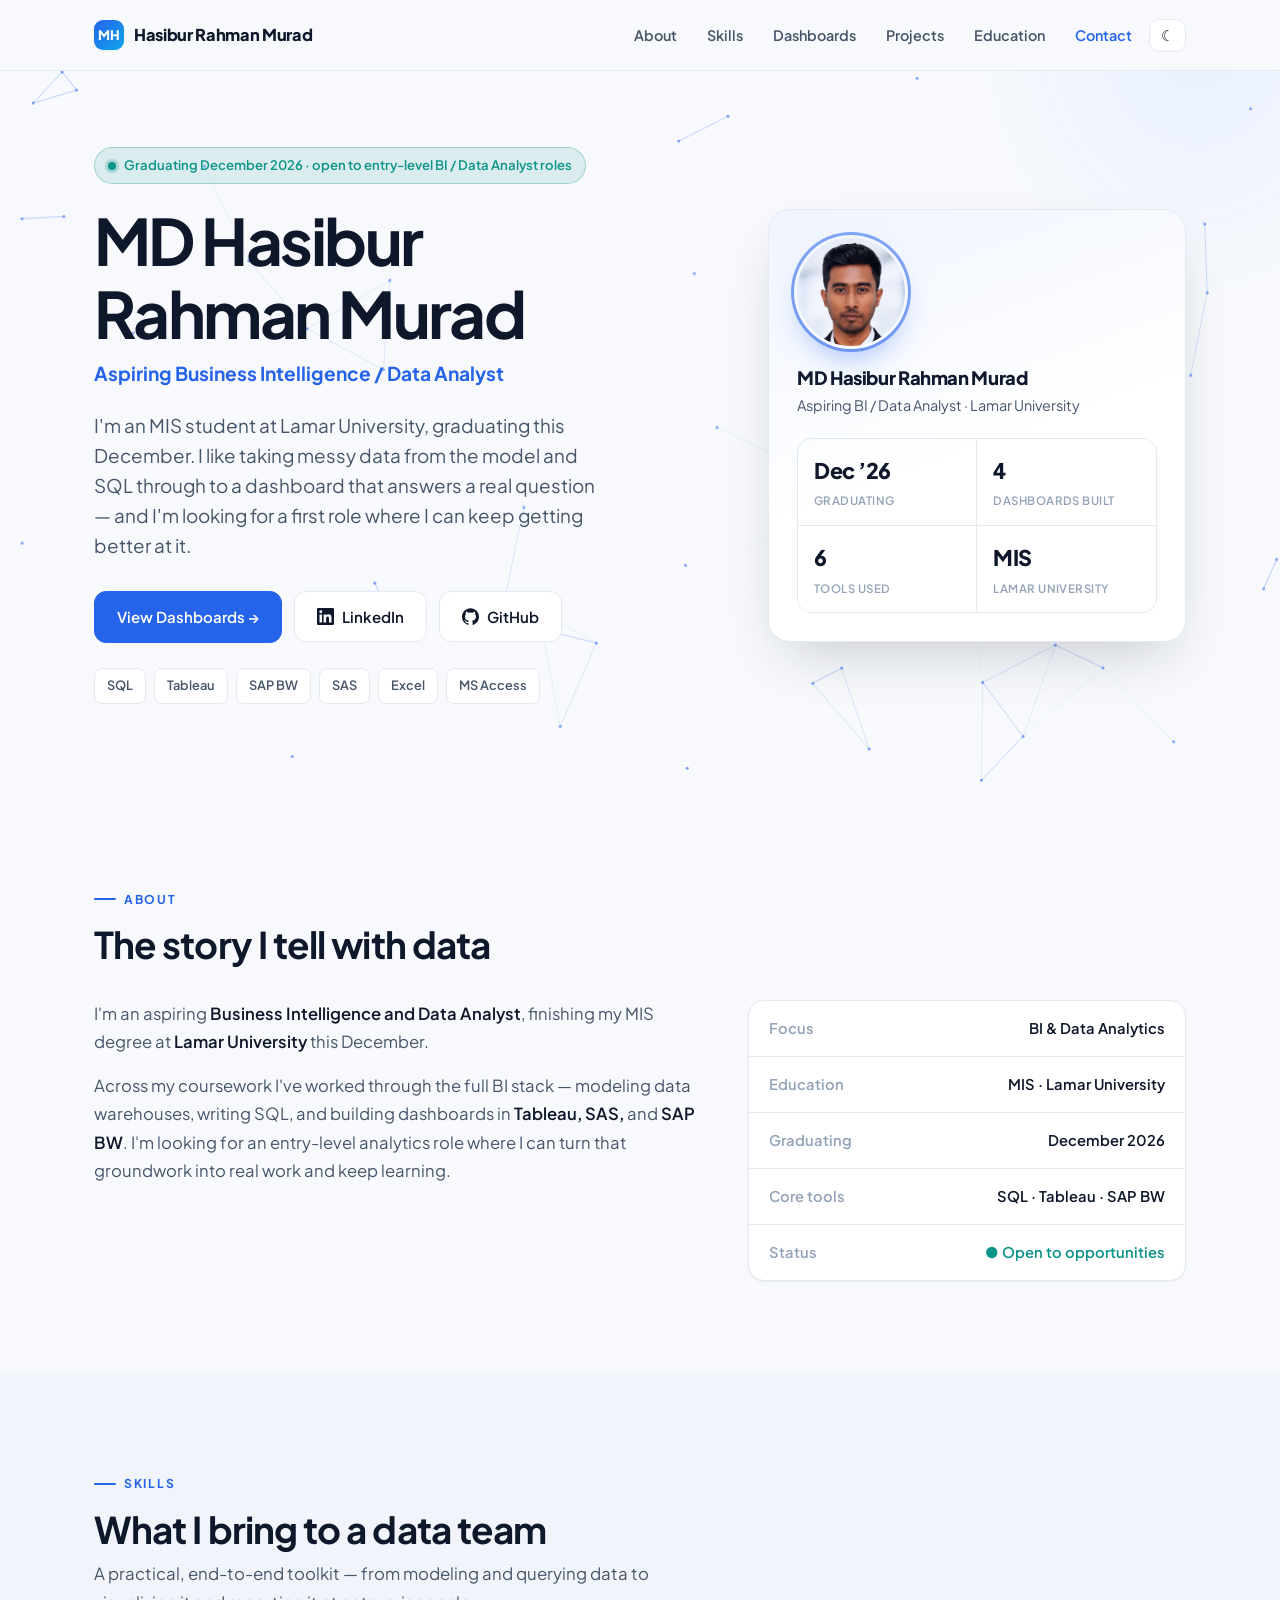
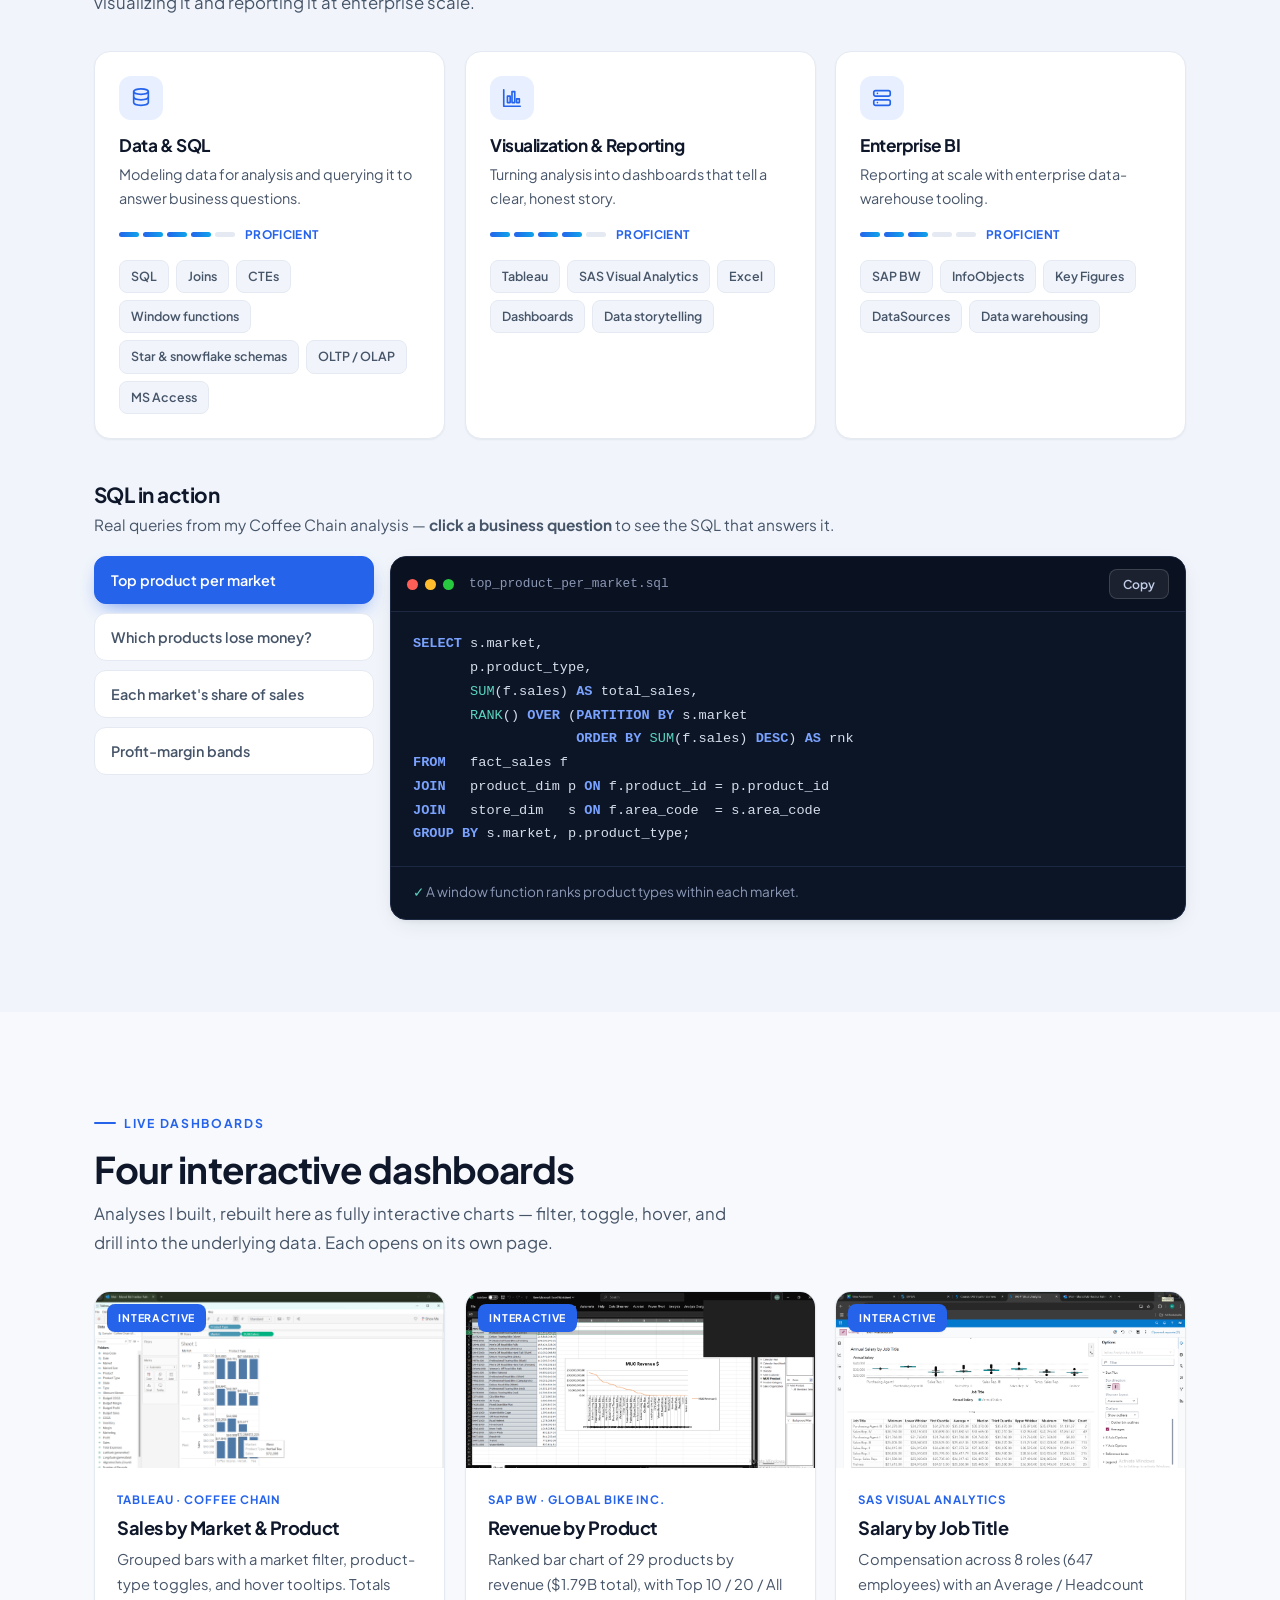
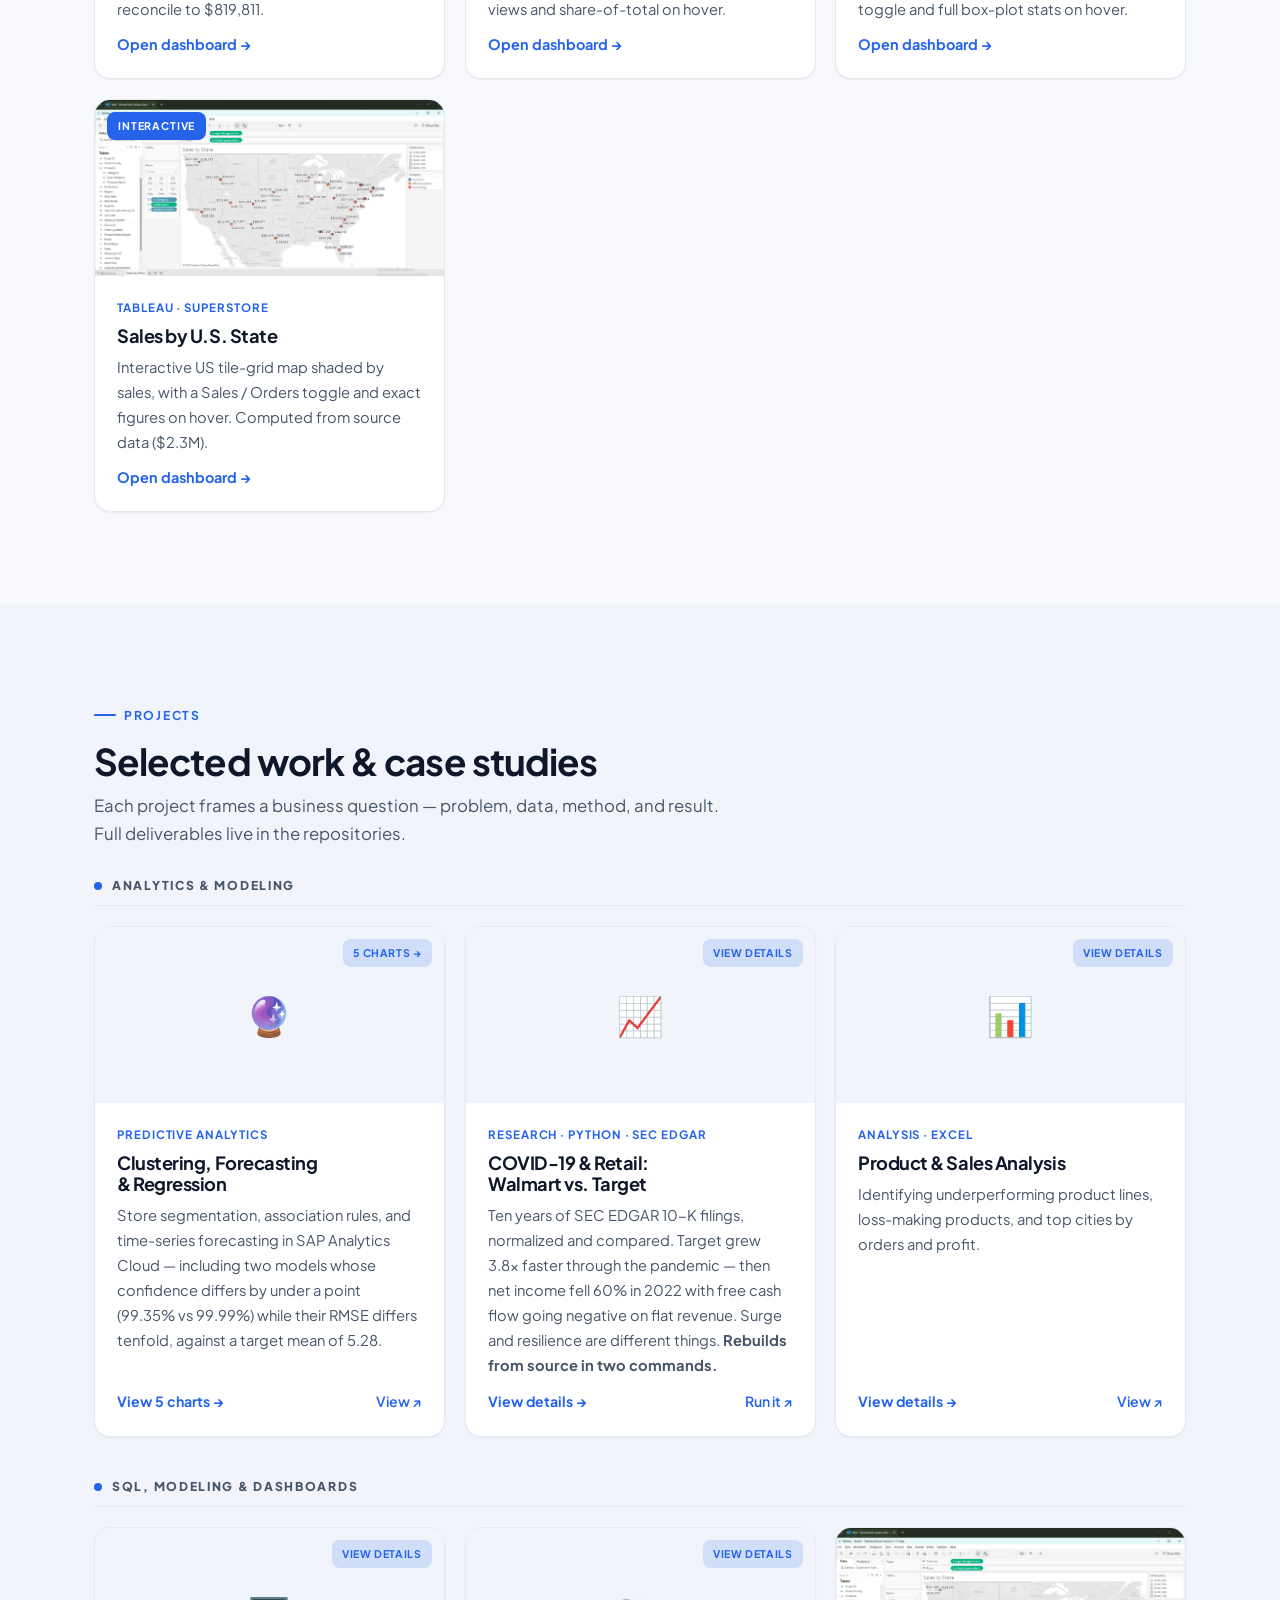
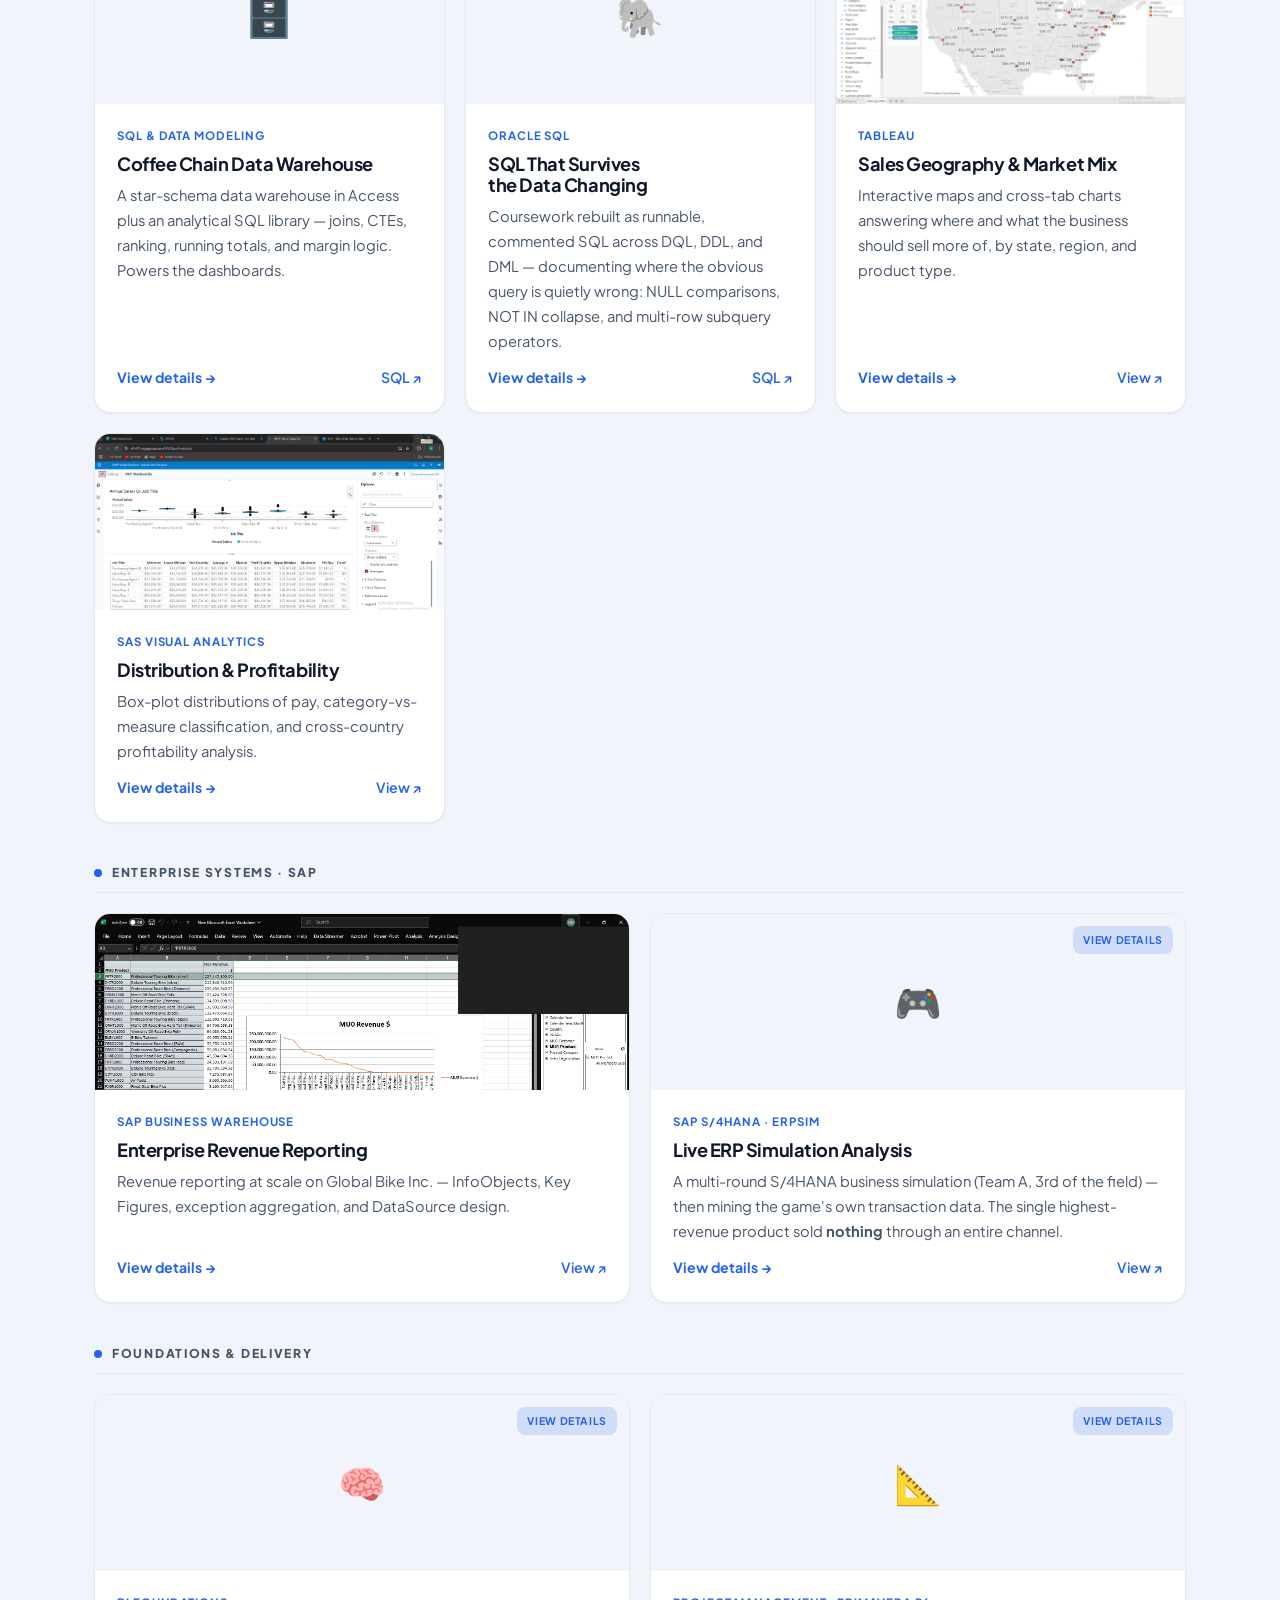
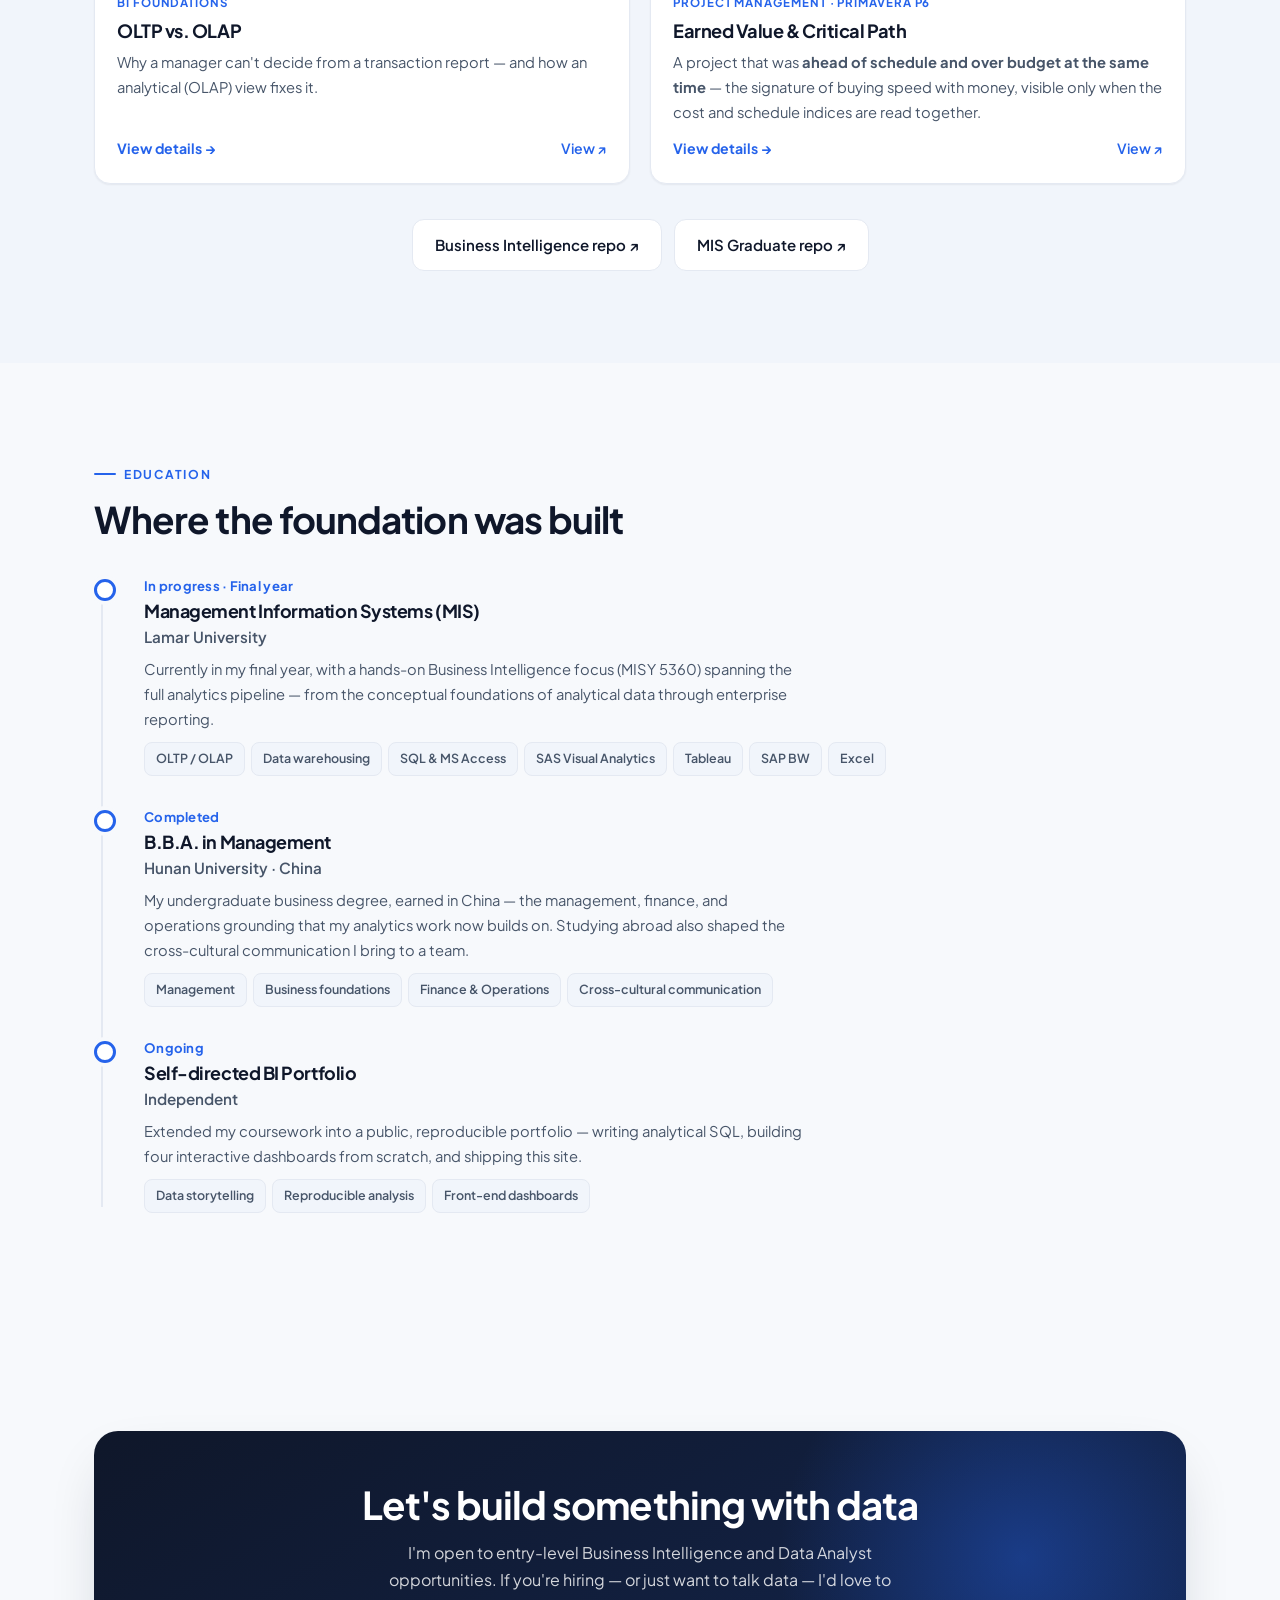
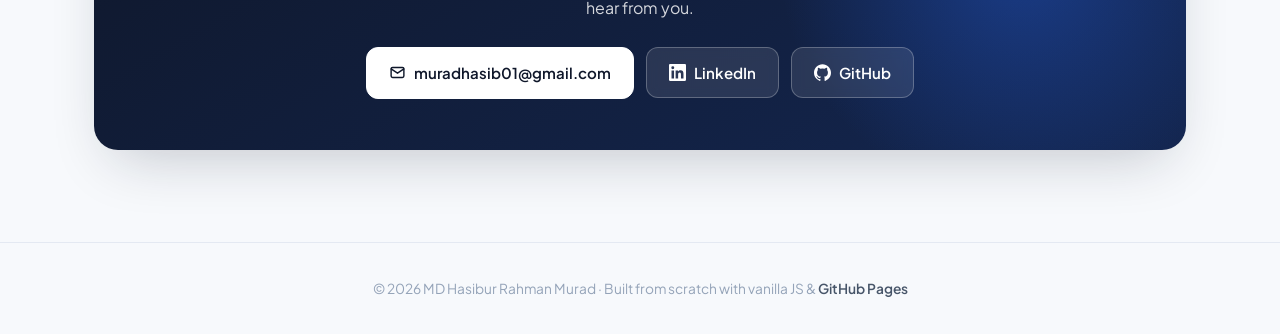
==== commit 4837239e: "Add B.B.A. (Hunan University, China) to Education Adds the completed undergraduate degree as a third" ====
--- a/index.html
+++ b/index.html
@@ -278,6 +278,15 @@
         </div>
       </div>
       <div class="tl-item">
+        <div class="tl-date">Completed</div>
+        <h3>B.B.A. in Management</h3>
+        <div class="org">Hunan University · China</div>
+        <p>My undergraduate business degree, earned in China — the management, finance, and operations grounding that my analytics work now builds on. Studying abroad also shaped the cross-cultural communication I bring to a team.</p>
+        <div class="tl-tags pills">
+          <span class="pill">Management</span><span class="pill">Business foundations</span><span class="pill">Finance &amp; Operations</span><span class="pill">Cross-cultural communication</span>
+        </div>
+      </div>
+      <div class="tl-item">
         <div class="tl-date">Ongoing</div>
         <h3>Self-directed BI Portfolio</h3>
         <div class="org">Independent</div>
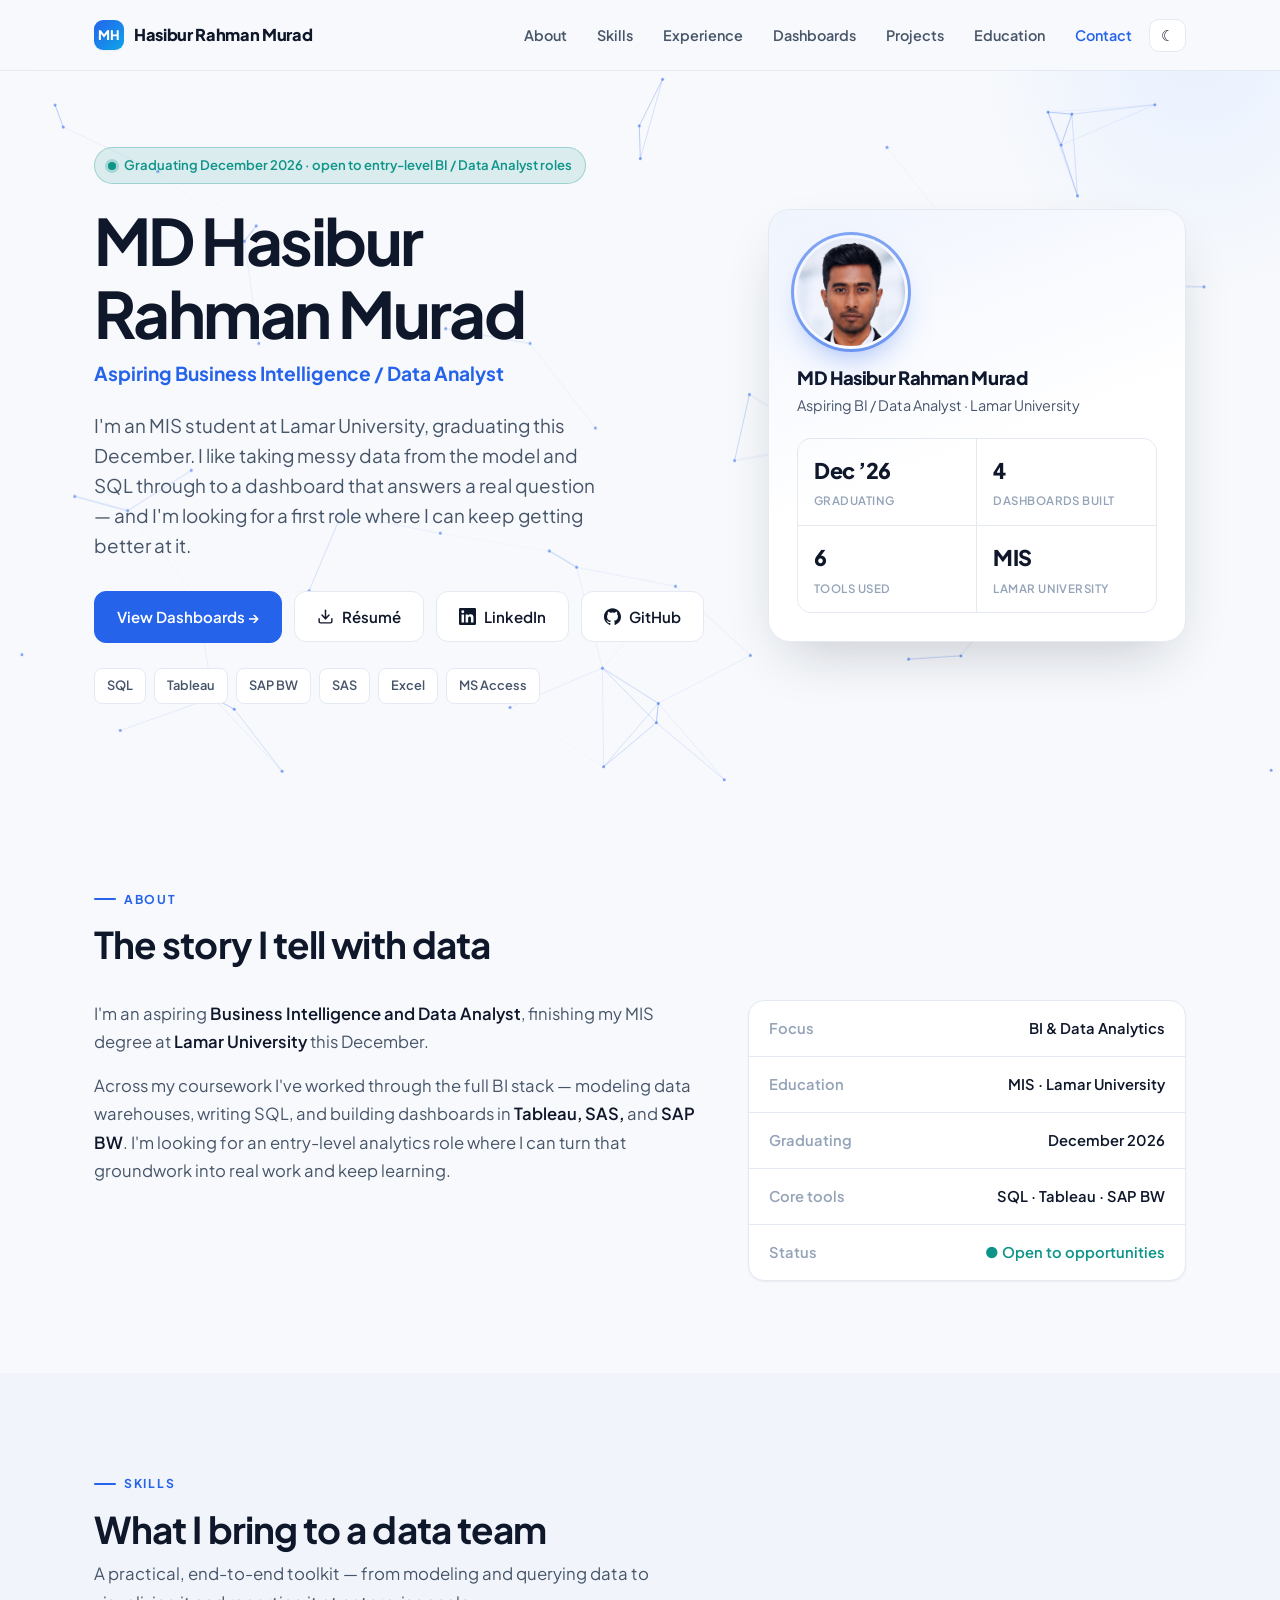
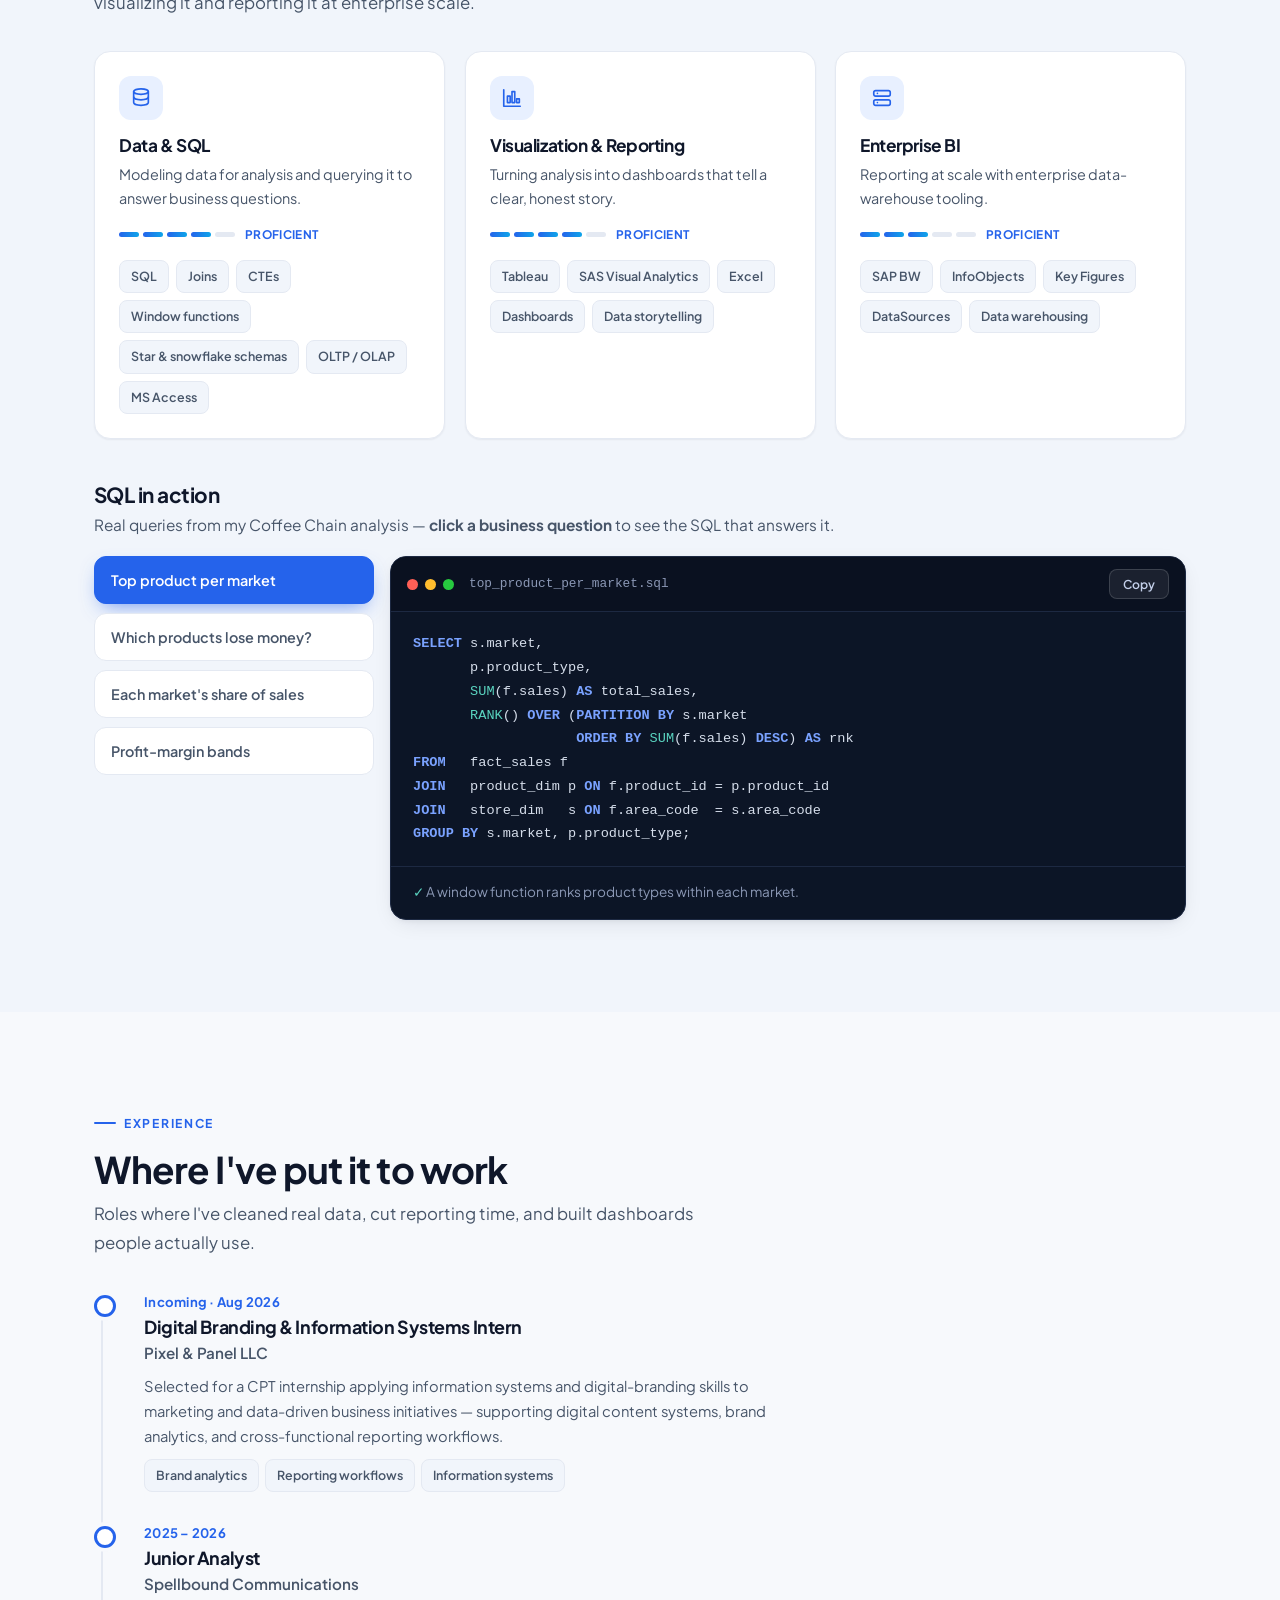
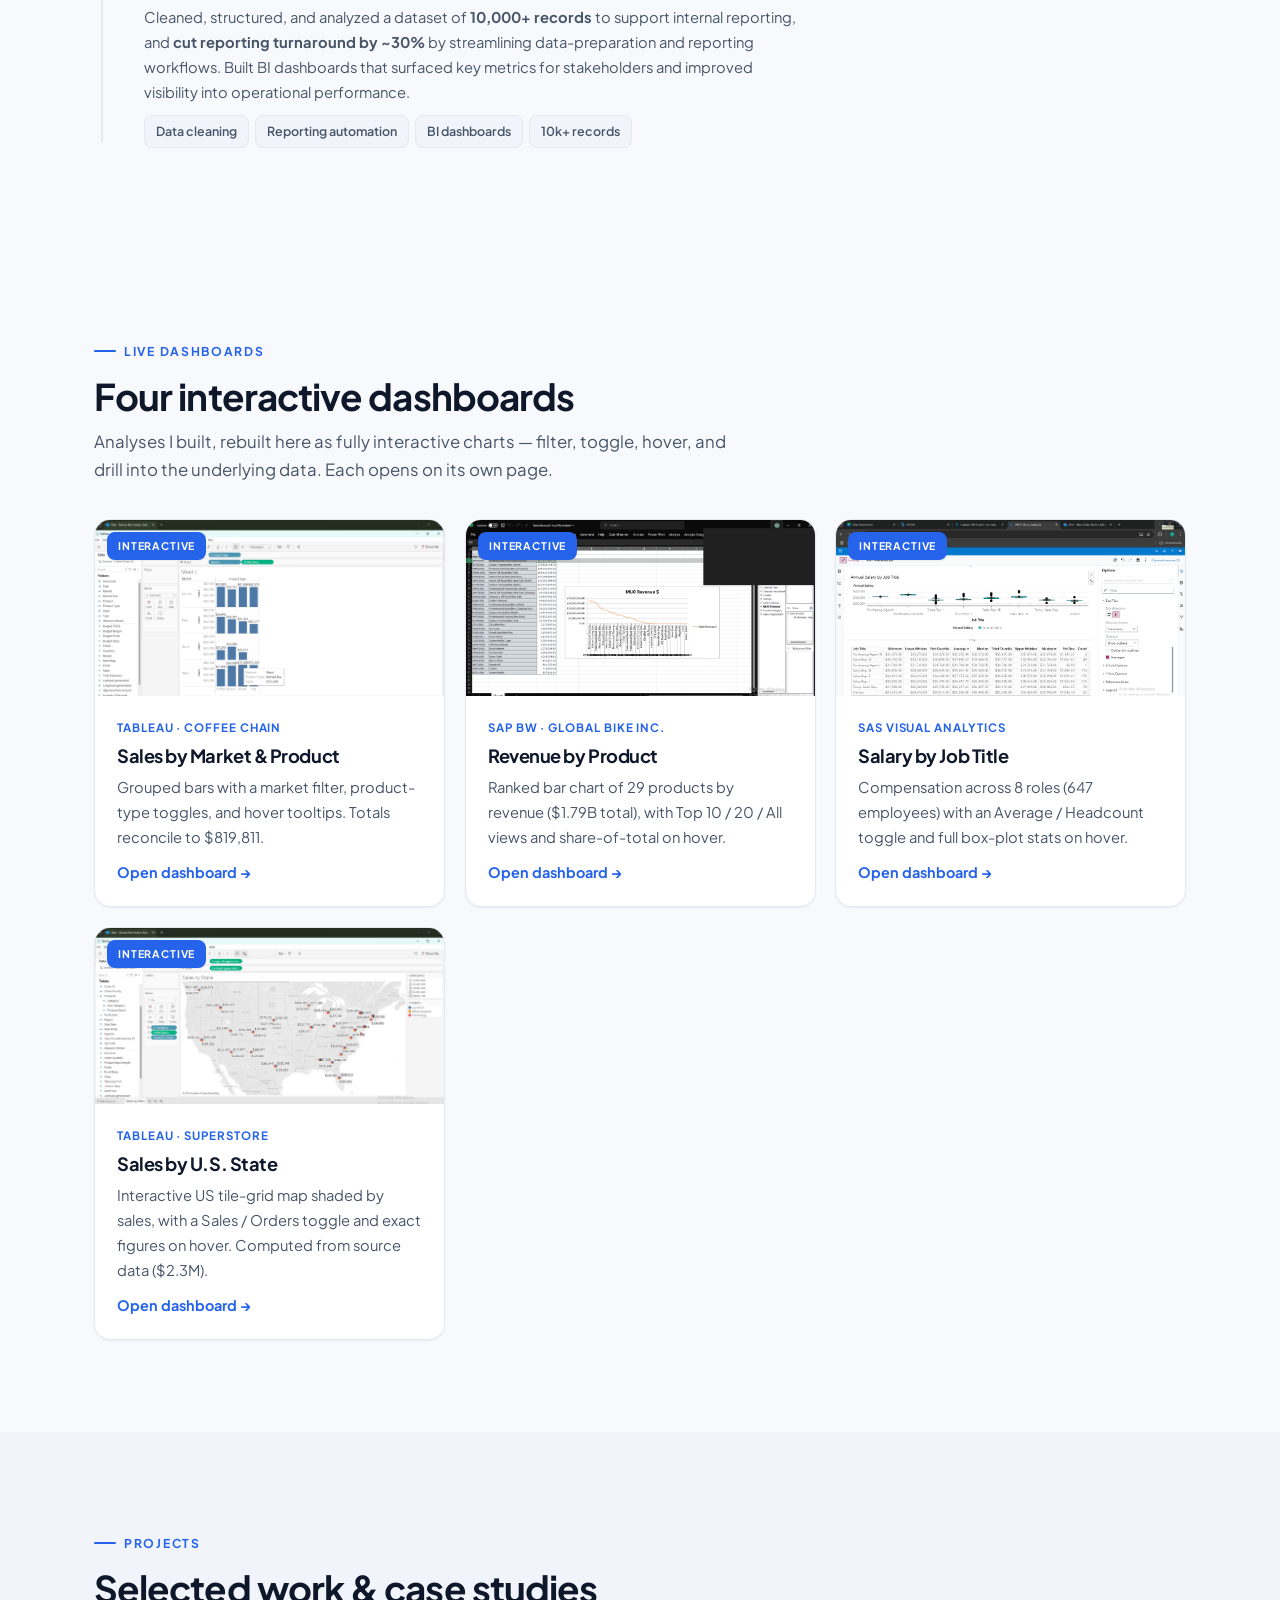
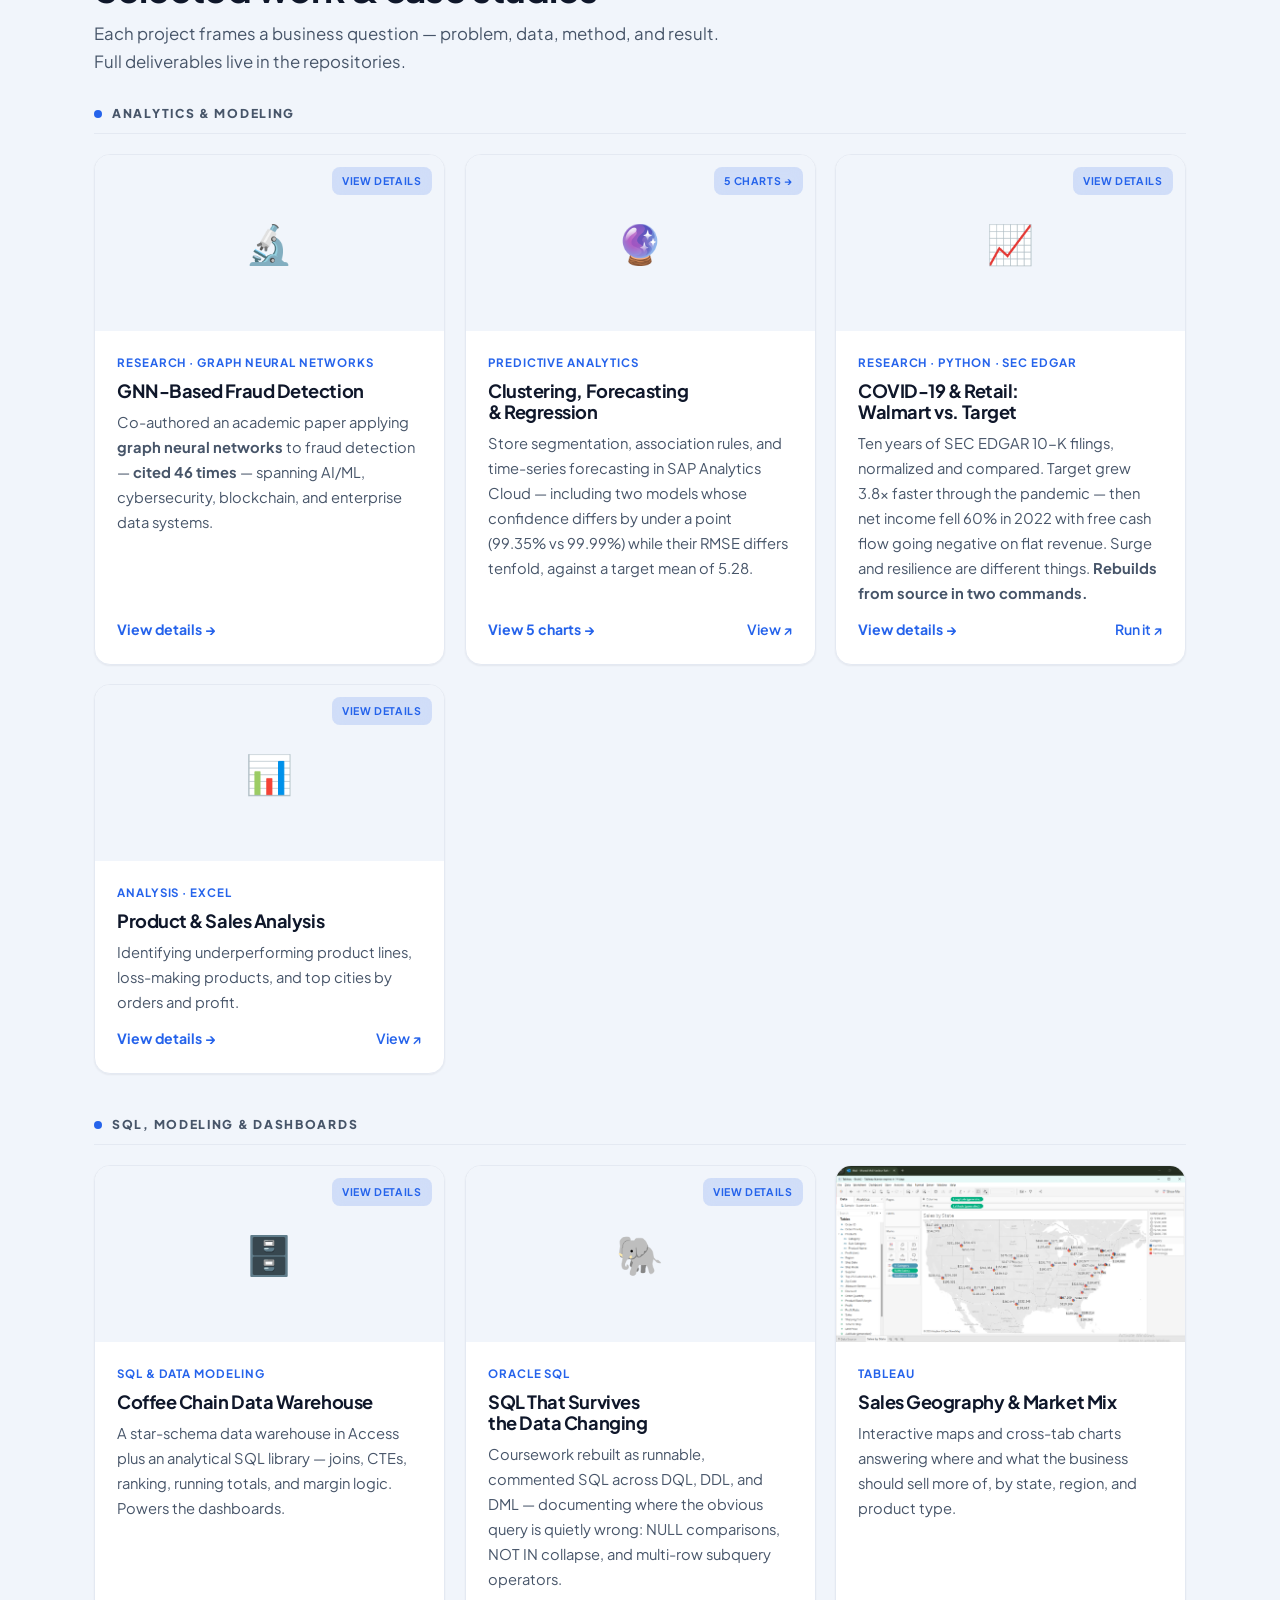
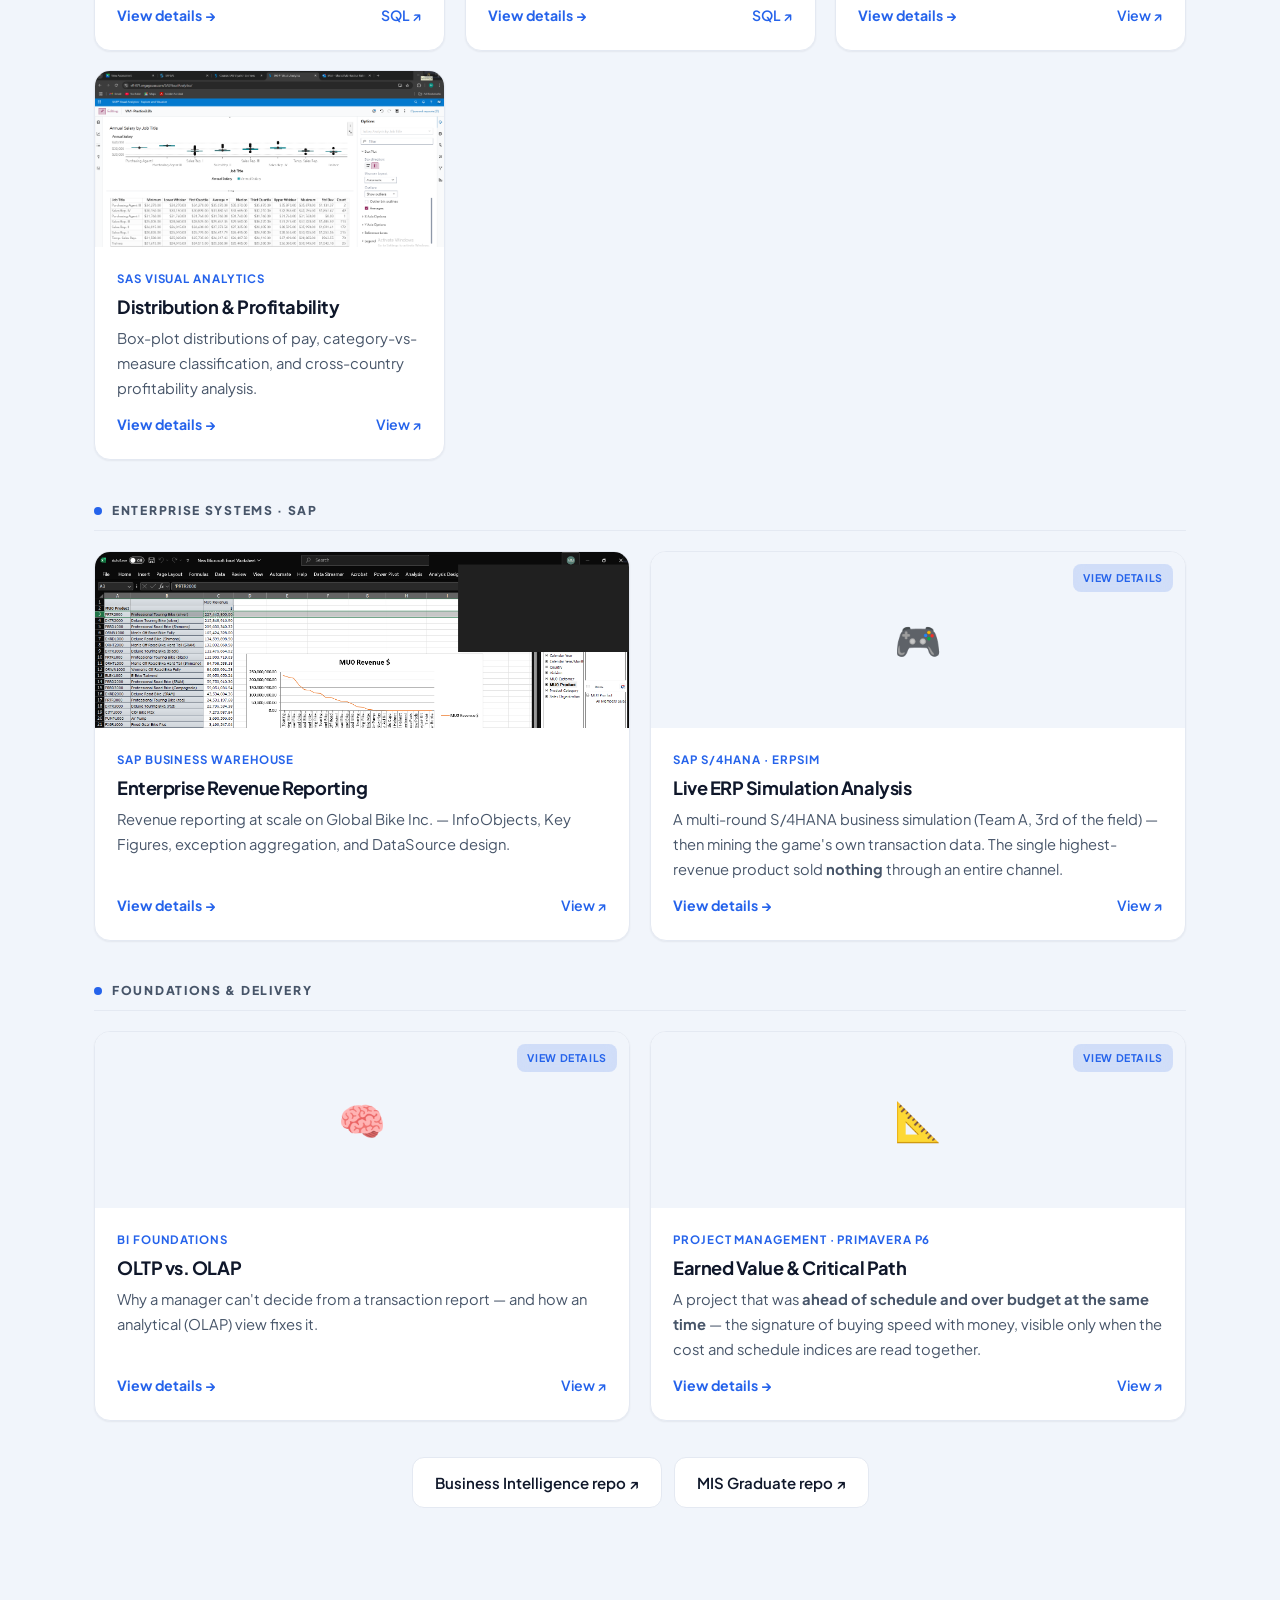
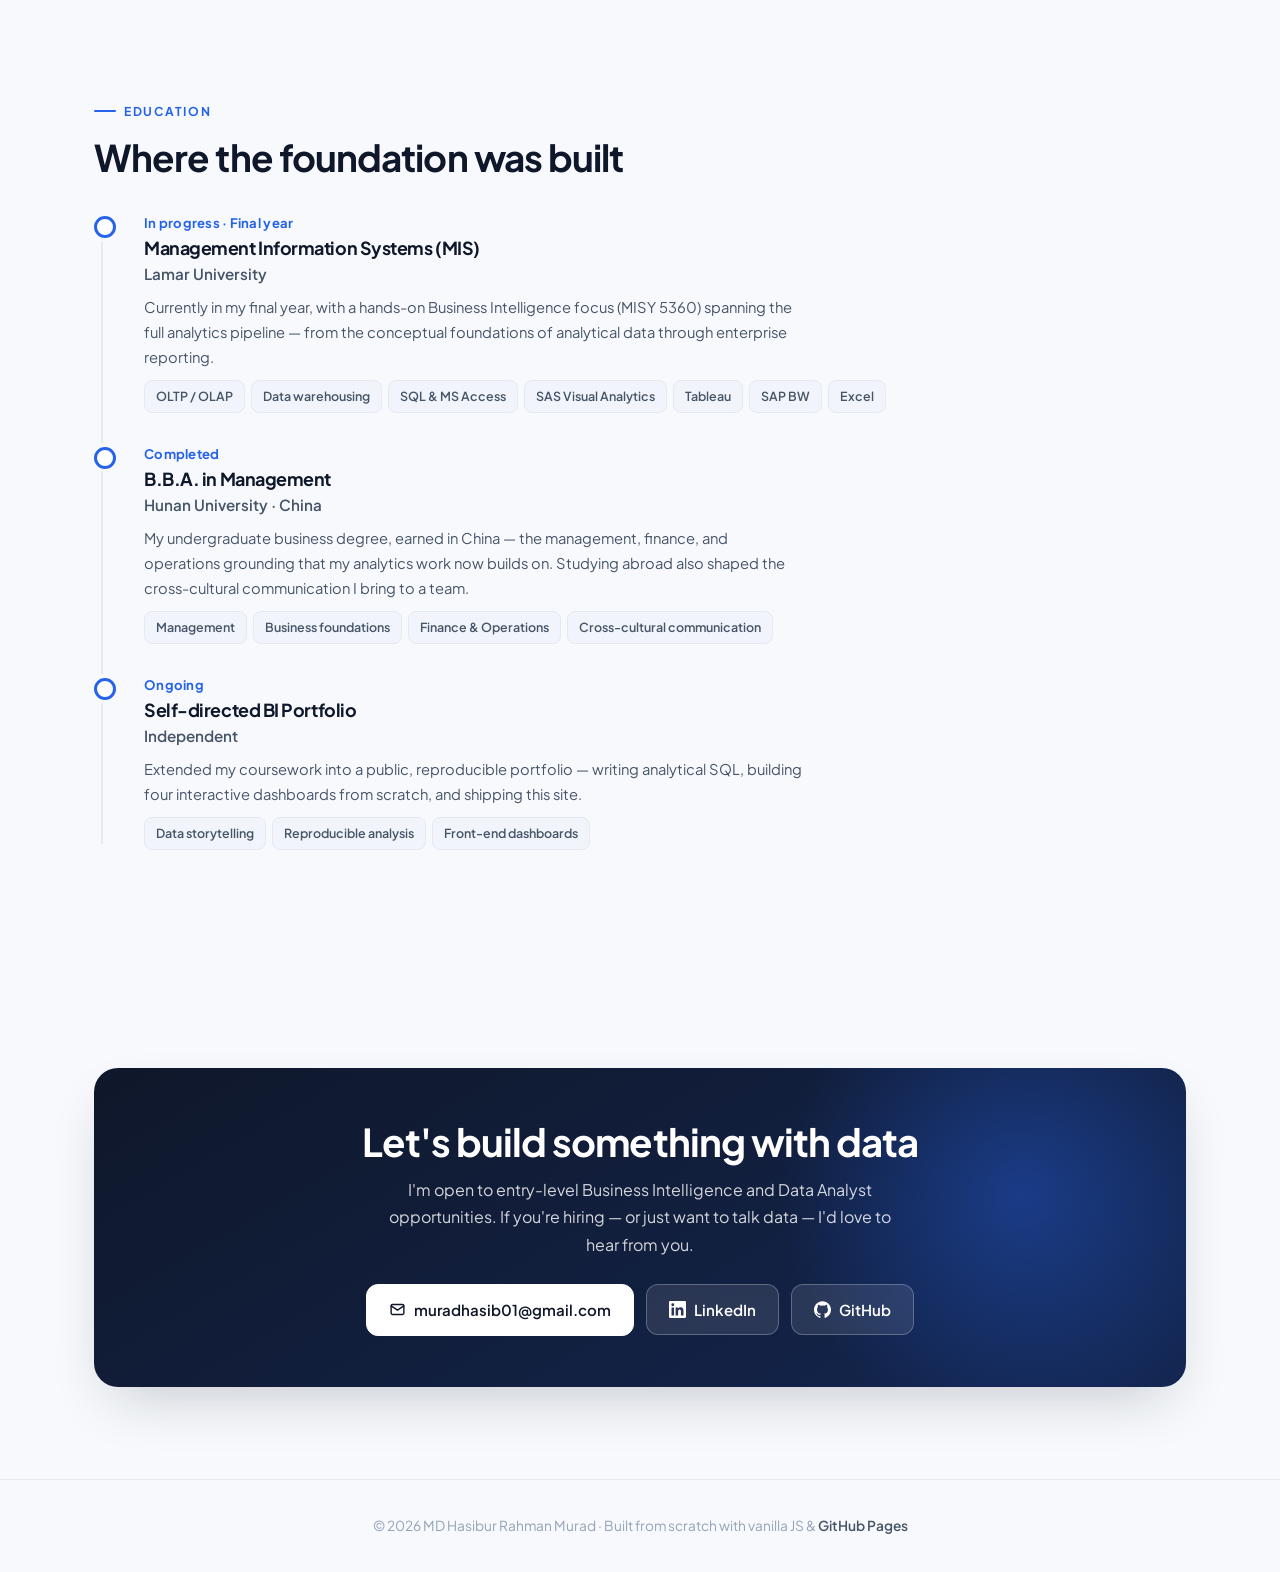
==== commit 86a3ce0a: "Add Experience, research feature, and résumé download Bridges the gap between the site (coursework-o" ====
--- a/index.html
+++ b/index.html
@@ -18,6 +18,7 @@
   <div class="nav-links">
     <a href="#about">About</a>
     <a href="#skills">Skills</a>
+    <a href="#experience">Experience</a>
     <a href="#dashboards">Dashboards</a>
     <a href="#projects">Projects</a>
     <a href="#education">Education</a>
@@ -38,6 +39,7 @@
       <p class="vp">I'm an MIS student at Lamar University, graduating this December. I like taking messy data from the model and SQL through to a dashboard that answers a real question — and I'm looking for a first role where I can keep getting better at it.</p>
       <div class="cta">
         <a class="btn primary" href="#dashboards">View Dashboards →</a>
+        <a class="btn" href="assets/MD-Hasibur-Rahman-Murad-CV.pdf" download="MD-Hasibur-Rahman-Murad-CV.pdf"><svg viewBox="0 0 24 24" width="17" height="17" fill="none" stroke="currentColor" stroke-width="2" stroke-linecap="round" stroke-linejoin="round" aria-hidden="true"><path d="M21 15v4a2 2 0 0 1-2 2H5a2 2 0 0 1-2-2v-4"/><path d="M7 10l5 5 5-5"/><path d="M12 15V3"/></svg>Résumé</a>
         <a class="btn" href="https://www.linkedin.com/in/hasibur-rahman-murad" target="_blank" rel="noopener"><svg viewBox="0 0 24 24" width="17" height="17" fill="currentColor" aria-hidden="true"><path d="M20.45 20.45h-3.56v-5.57c0-1.33-.03-3.04-1.85-3.04-1.86 0-2.14 1.45-2.14 2.94v5.67H9.35V9h3.41v1.56h.05c.48-.9 1.64-1.85 3.37-1.85 3.6 0 4.27 2.37 4.27 5.46v6.28zM5.34 7.43a2.06 2.06 0 1 1 0-4.13 2.06 2.06 0 0 1 0 4.13zM7.12 20.45H3.56V9h3.56v11.45zM22.22 0H1.77C.79 0 0 .77 0 1.73v20.54C0 23.22.79 24 1.77 24h20.45c.98 0 1.78-.78 1.78-1.73V1.73C24 .77 23.2 0 22.22 0z"/></svg>LinkedIn</a>
         <a class="btn" href="https://github.com/muradhasib01" target="_blank" rel="noopener"><svg viewBox="0 0 24 24" width="17" height="17" fill="currentColor" aria-hidden="true"><path d="M12 .5C5.37.5 0 5.87 0 12.5c0 5.3 3.44 9.8 8.21 11.39.6.11.82-.26.82-.58 0-.28-.01-1.04-.02-2.04-3.34.72-4.04-1.61-4.04-1.61-.55-1.39-1.34-1.76-1.34-1.76-1.09-.75.08-.73.08-.73 1.2.08 1.84 1.24 1.84 1.24 1.07 1.83 2.81 1.3 3.5.99.1-.78.42-1.31.76-1.61-2.67-.3-5.47-1.34-5.47-5.95 0-1.31.47-2.39 1.24-3.23-.13-.3-.54-1.52.11-3.18 0 0 1.01-.32 3.3 1.23a11.5 11.5 0 0 1 6.01 0c2.29-1.55 3.29-1.23 3.29-1.23.66 1.66.25 2.88.12 3.18.77.84 1.24 1.92 1.24 3.23 0 4.62-2.81 5.64-5.49 5.94.43.37.81 1.1.81 2.22 0 1.6-.02 2.9-.02 3.29 0 .32.22.7.83.58C20.57 22.3 24 17.79 24 12.5 24 5.87 18.63.5 12 .5z"/></svg>GitHub</a>
       </div>
@@ -142,6 +144,37 @@
           <div class="sql-bar"><span class="wd r"></span><span class="wd y"></span><span class="wd g"></span><span class="fname">coffee_chain.sql</span><button class="copybtn" id="sqlCopy" type="button">Copy</button></div>
           <pre class="sql-code"><code id="sqlCode"></code></pre>
           <div class="sql-note" id="sqlNote"></div>
+        </div>
+      </div>
+    </div>
+  </div>
+</section>
+
+<!-- EXPERIENCE -->
+<section id="experience">
+  <div class="wrap reveal">
+    <div class="sec-head">
+      <span class="eyebrow">Experience</span>
+      <h2 class="h">Where I've put it to work</h2>
+      <p class="lead">Roles where I've cleaned real data, cut reporting time, and built dashboards people actually use.</p>
+    </div>
+    <div class="timeline">
+      <div class="tl-item">
+        <div class="tl-date">Incoming · Aug 2026</div>
+        <h3>Digital Branding &amp; Information Systems Intern</h3>
+        <div class="org">Pixel &amp; Panel LLC</div>
+        <p>Selected for a CPT internship applying information systems and digital-branding skills to marketing and data-driven business initiatives — supporting digital content systems, brand analytics, and cross-functional reporting workflows.</p>
+        <div class="tl-tags pills">
+          <span class="pill">Brand analytics</span><span class="pill">Reporting workflows</span><span class="pill">Information systems</span>
+        </div>
+      </div>
+      <div class="tl-item">
+        <div class="tl-date">2025 – 2026</div>
+        <h3>Junior Analyst</h3>
+        <div class="org">Spellbound Communications</div>
+        <p>Cleaned, structured, and analyzed a dataset of <strong>10,000+ records</strong> to support internal reporting, and <strong>cut reporting turnaround by ~30%</strong> by streamlining data-preparation and reporting workflows. Built BI dashboards that surfaced key metrics for stakeholders and improved visibility into operational performance.</p>
+        <div class="tl-tags pills">
+          <span class="pill">Data cleaning</span><span class="pill">Reporting automation</span><span class="pill">BI dashboards</span><span class="pill">10k+ records</span>
         </div>
       </div>
     </div>
@@ -195,6 +228,10 @@
     </div>
     <h3 class="proj-group">Analytics &amp; Modeling</h3>
     <div class="grid projects-grid">
+      <article class="proj" data-modal="research"><div class="thumb noimg">🔬<span class="peek">View details</span></div>
+        <div class="body"><span class="kicker">Research · Graph Neural Networks</span><h3>GNN-Based Fraud Detection</h3>
+          <p>Co-authored an academic paper applying <strong>graph neural networks</strong> to fraud detection — <strong>cited 46 times</strong> — spanning AI/ML, cybersecurity, blockchain, and enterprise data systems.</p>
+          <div class="links"><span class="more">View details →</span></div></div></article>
       <article class="proj" data-modal="predictive"><div class="thumb noimg">🔮<span class="peek">5 charts →</span></div>
         <div class="body"><span class="kicker">Predictive Analytics</span><h3>Clustering, Forecasting &amp; Regression</h3>
           <p>Store segmentation, association rules, and time-series forecasting in SAP Analytics Cloud — including two models whose confidence differs by under a point (99.35% vs 99.99%) while their RMSE differs tenfold, against a target mean of 5.28.</p>
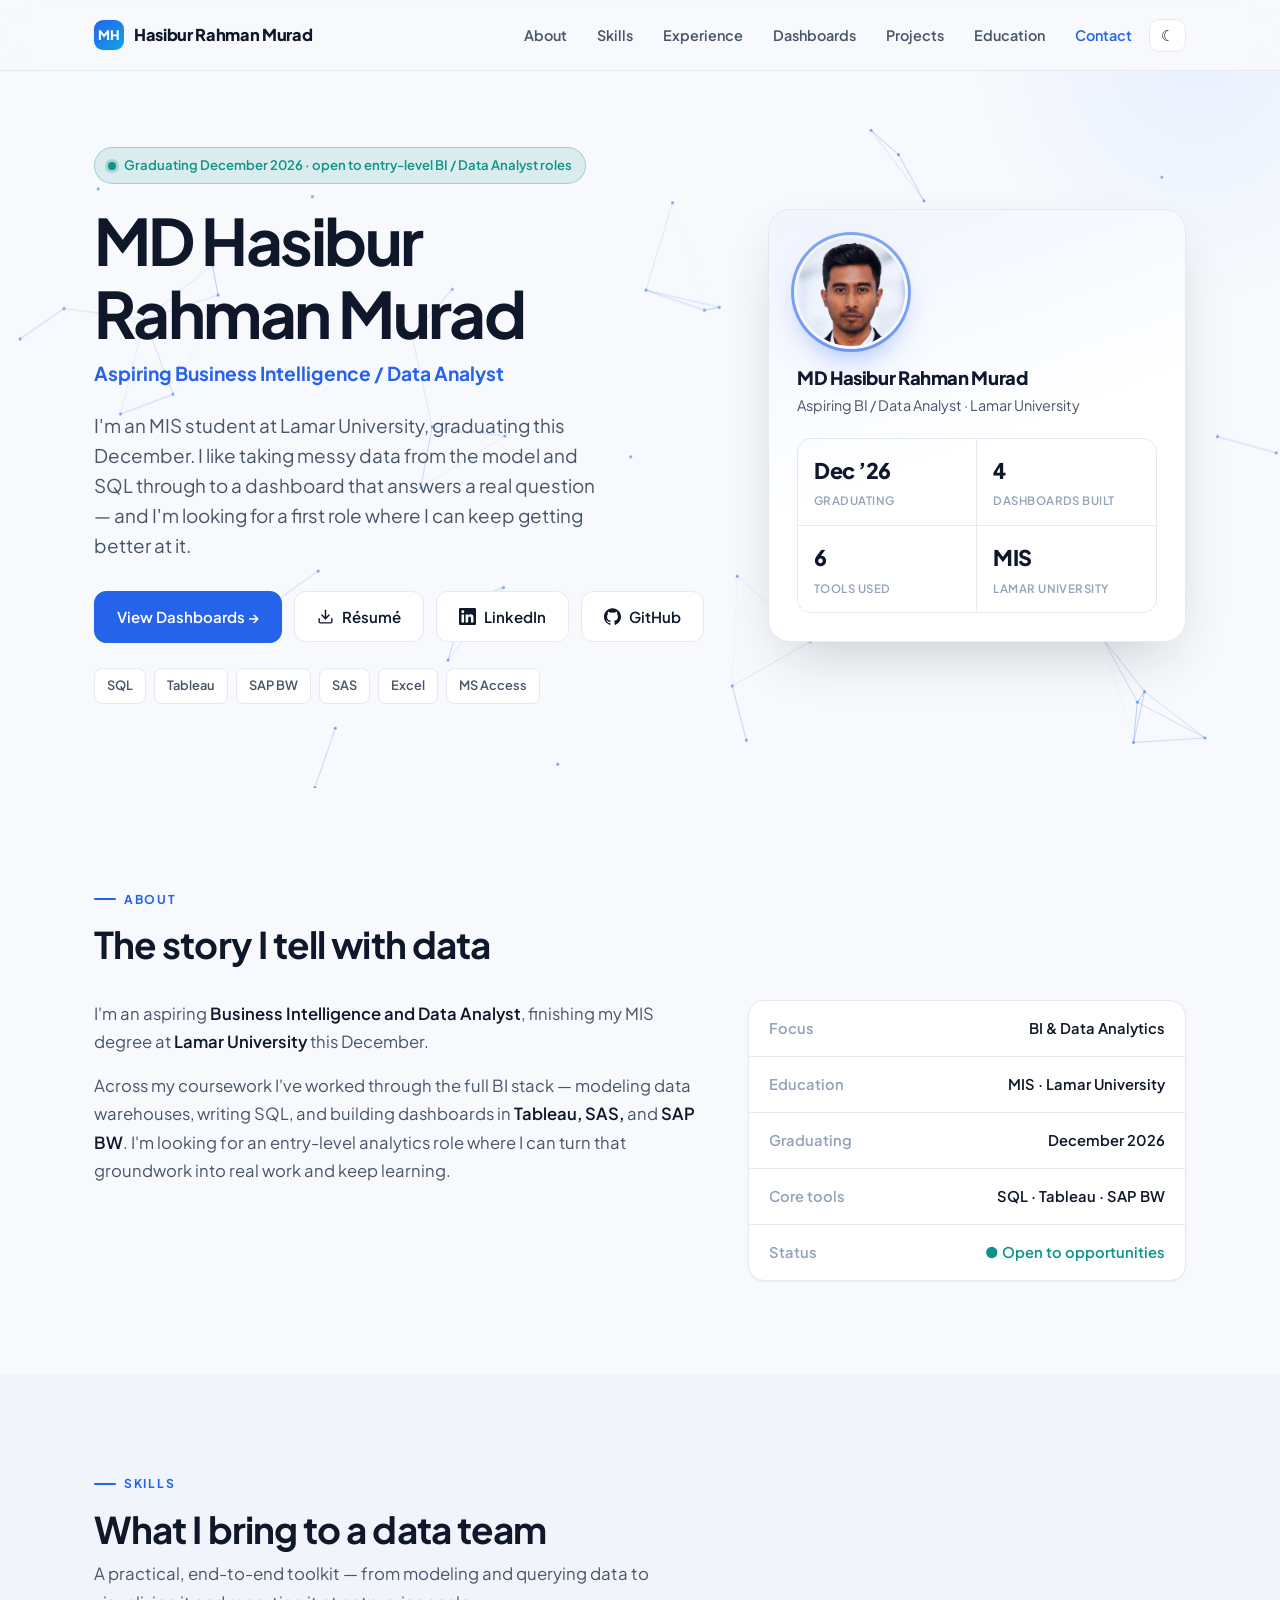
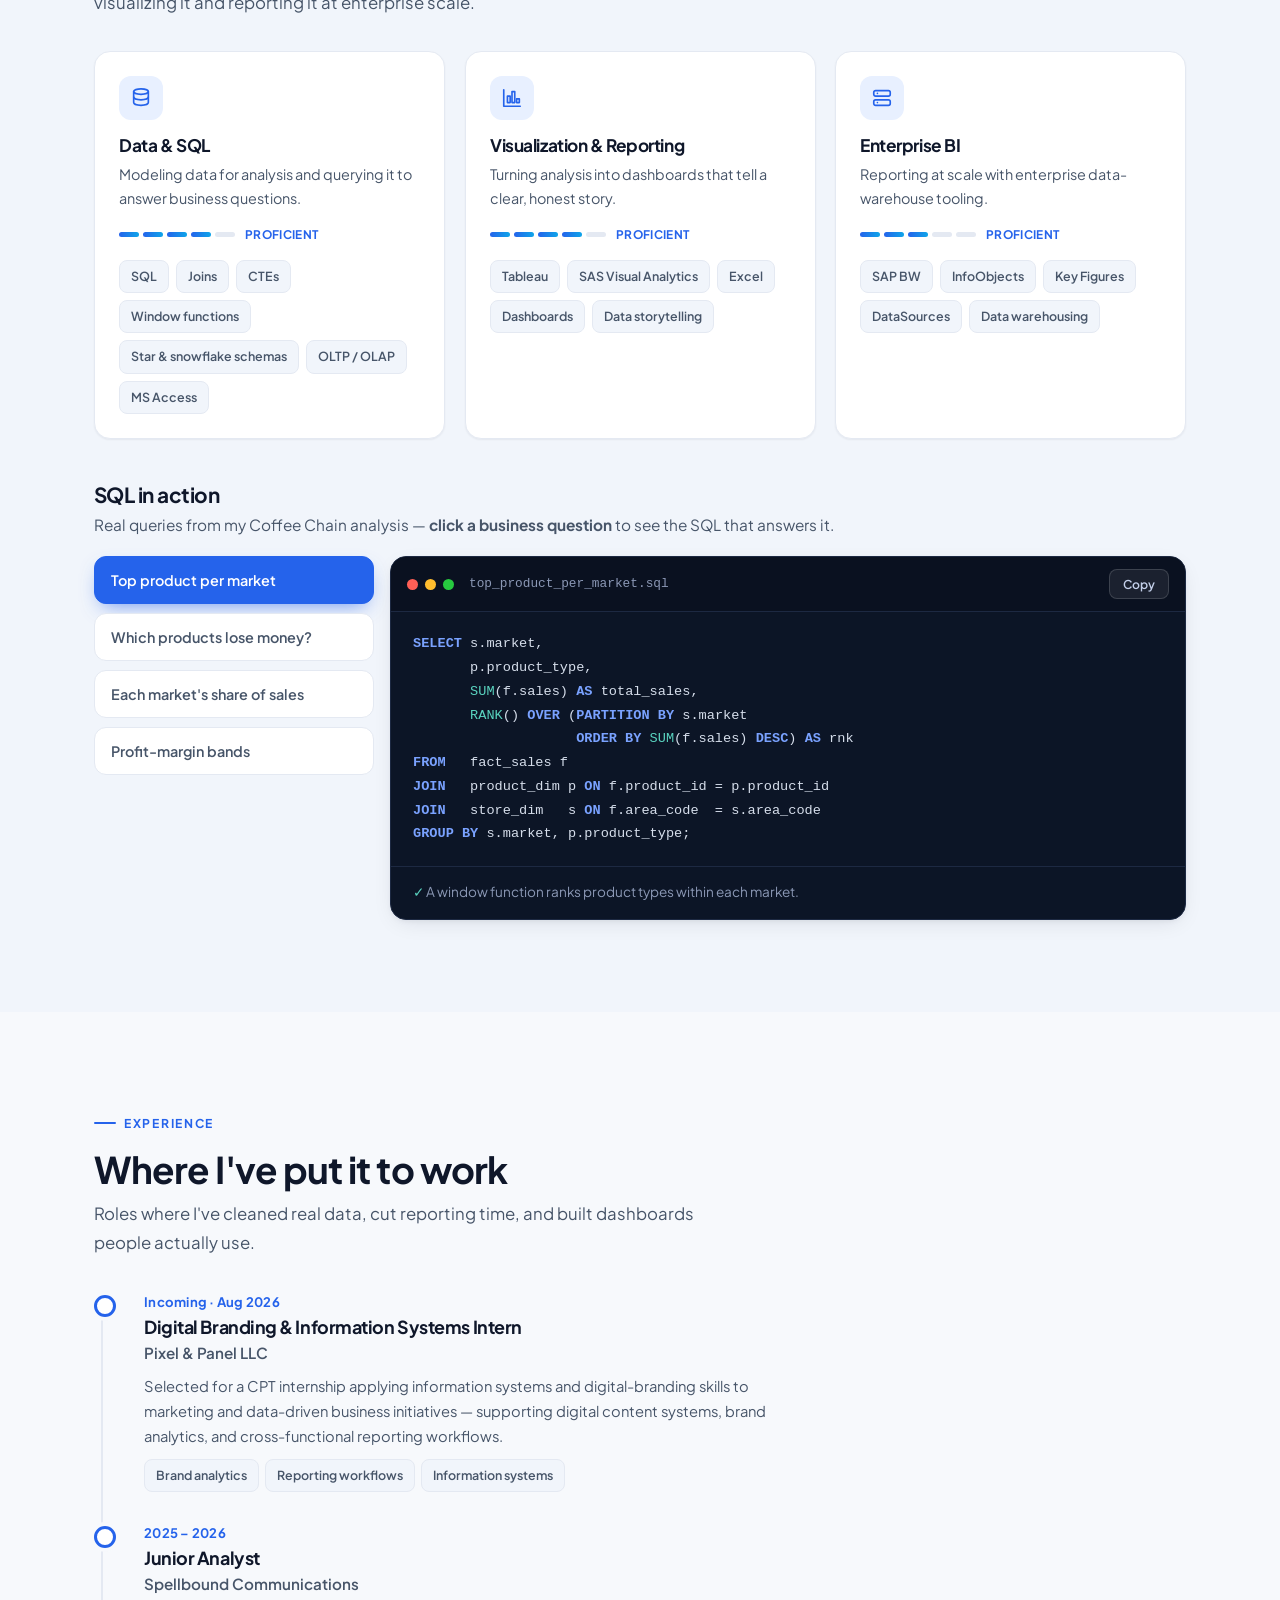
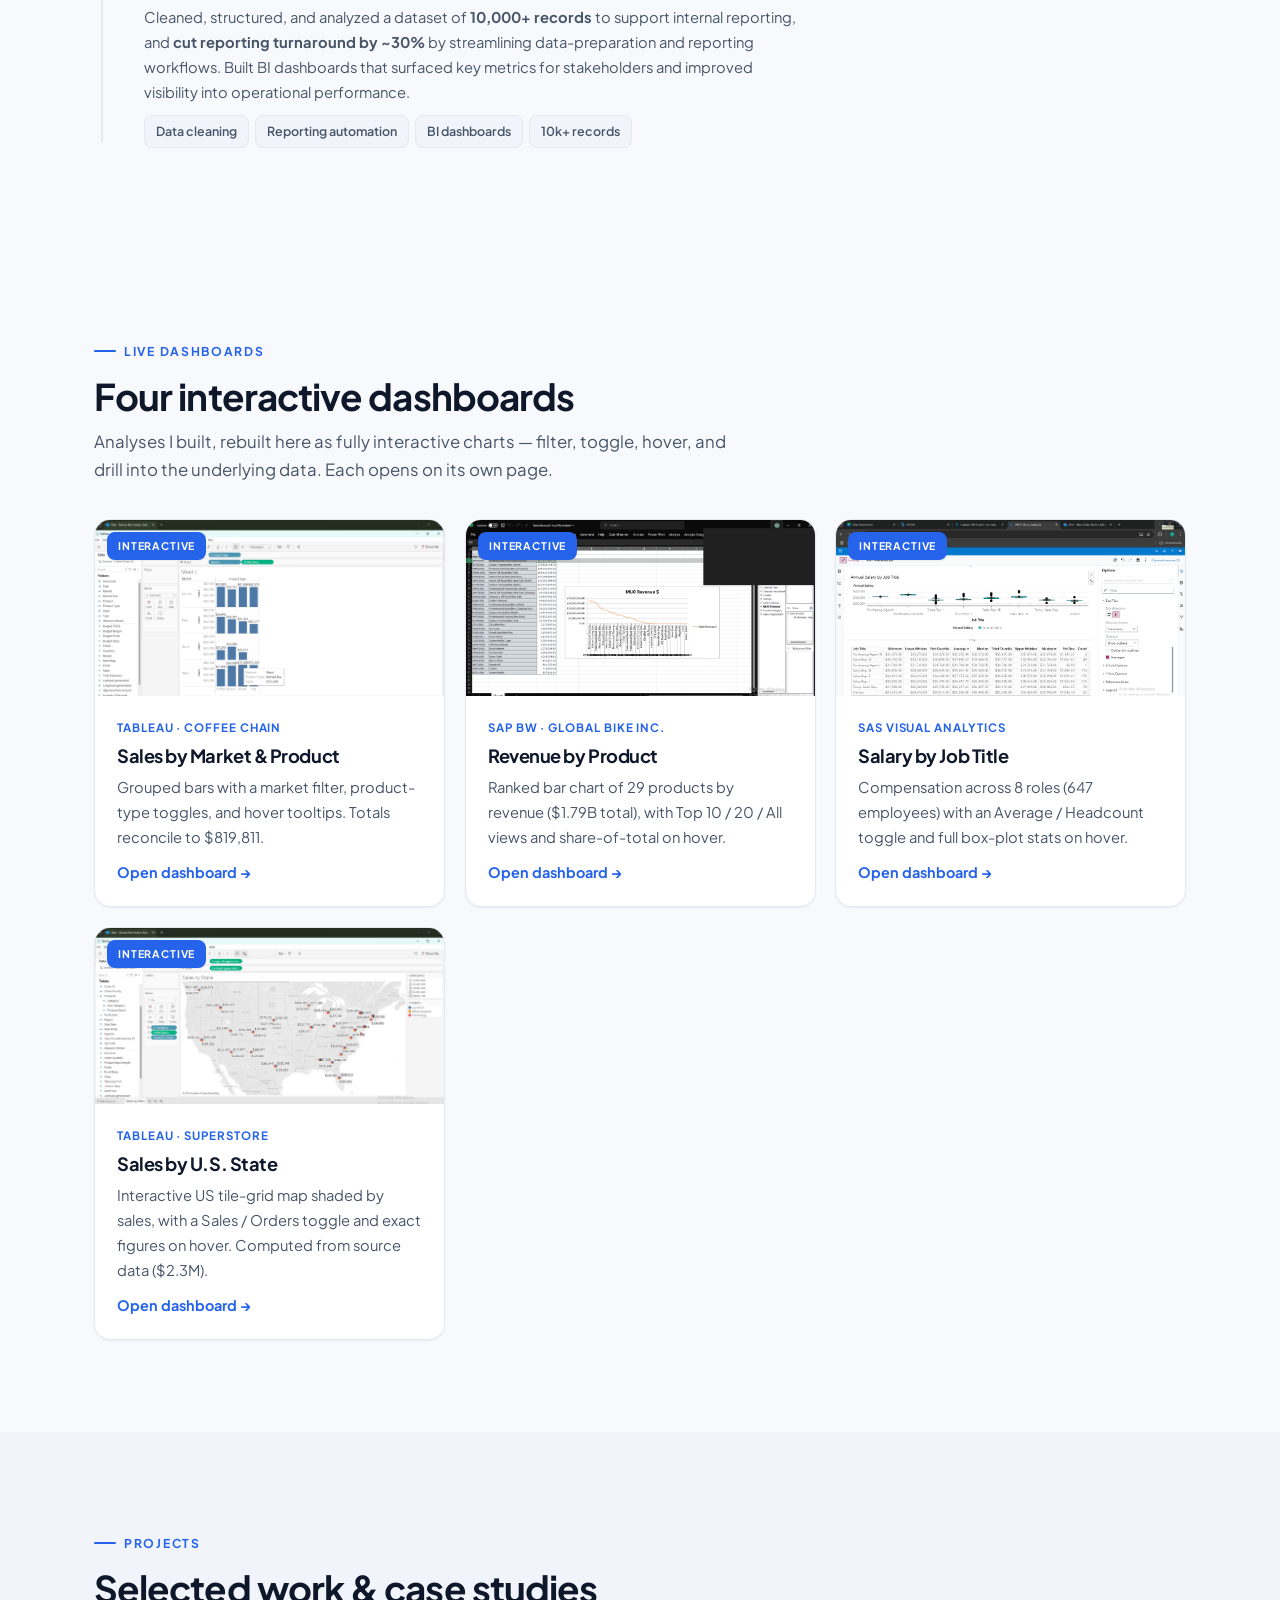
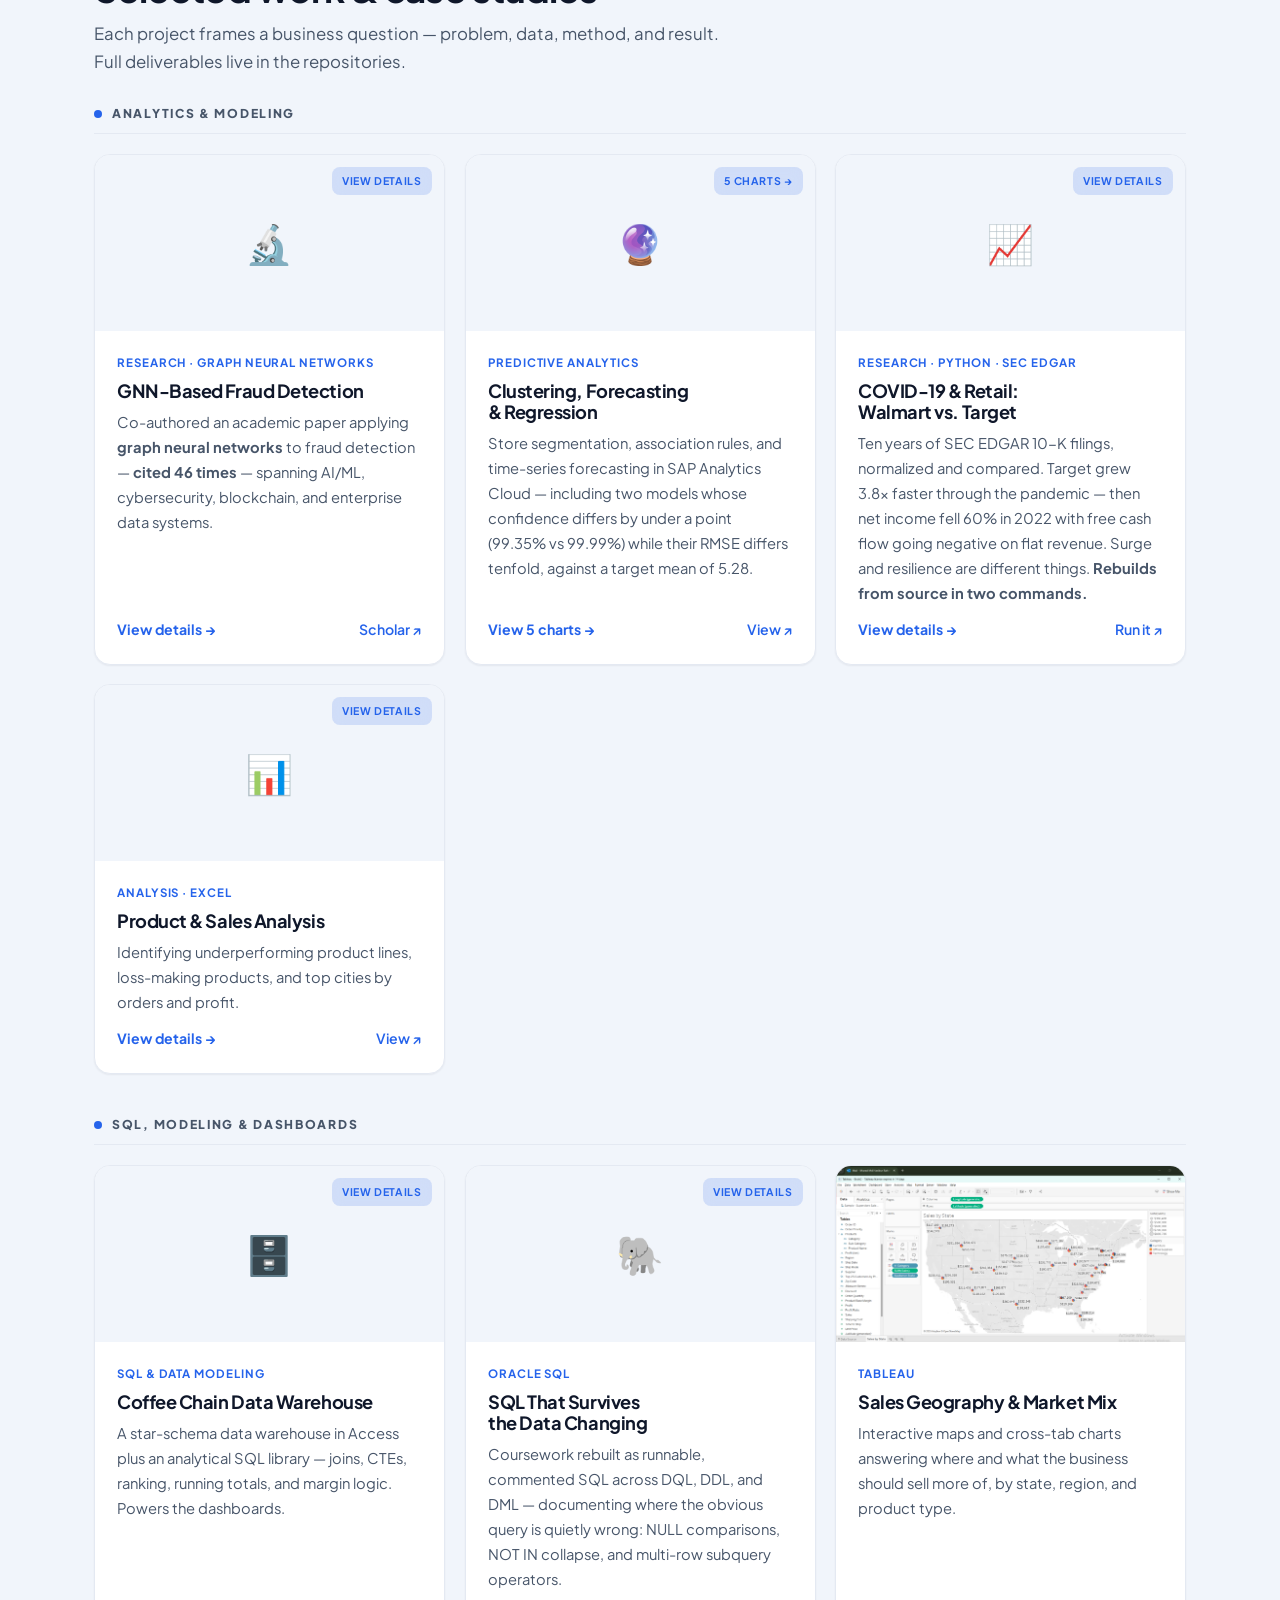
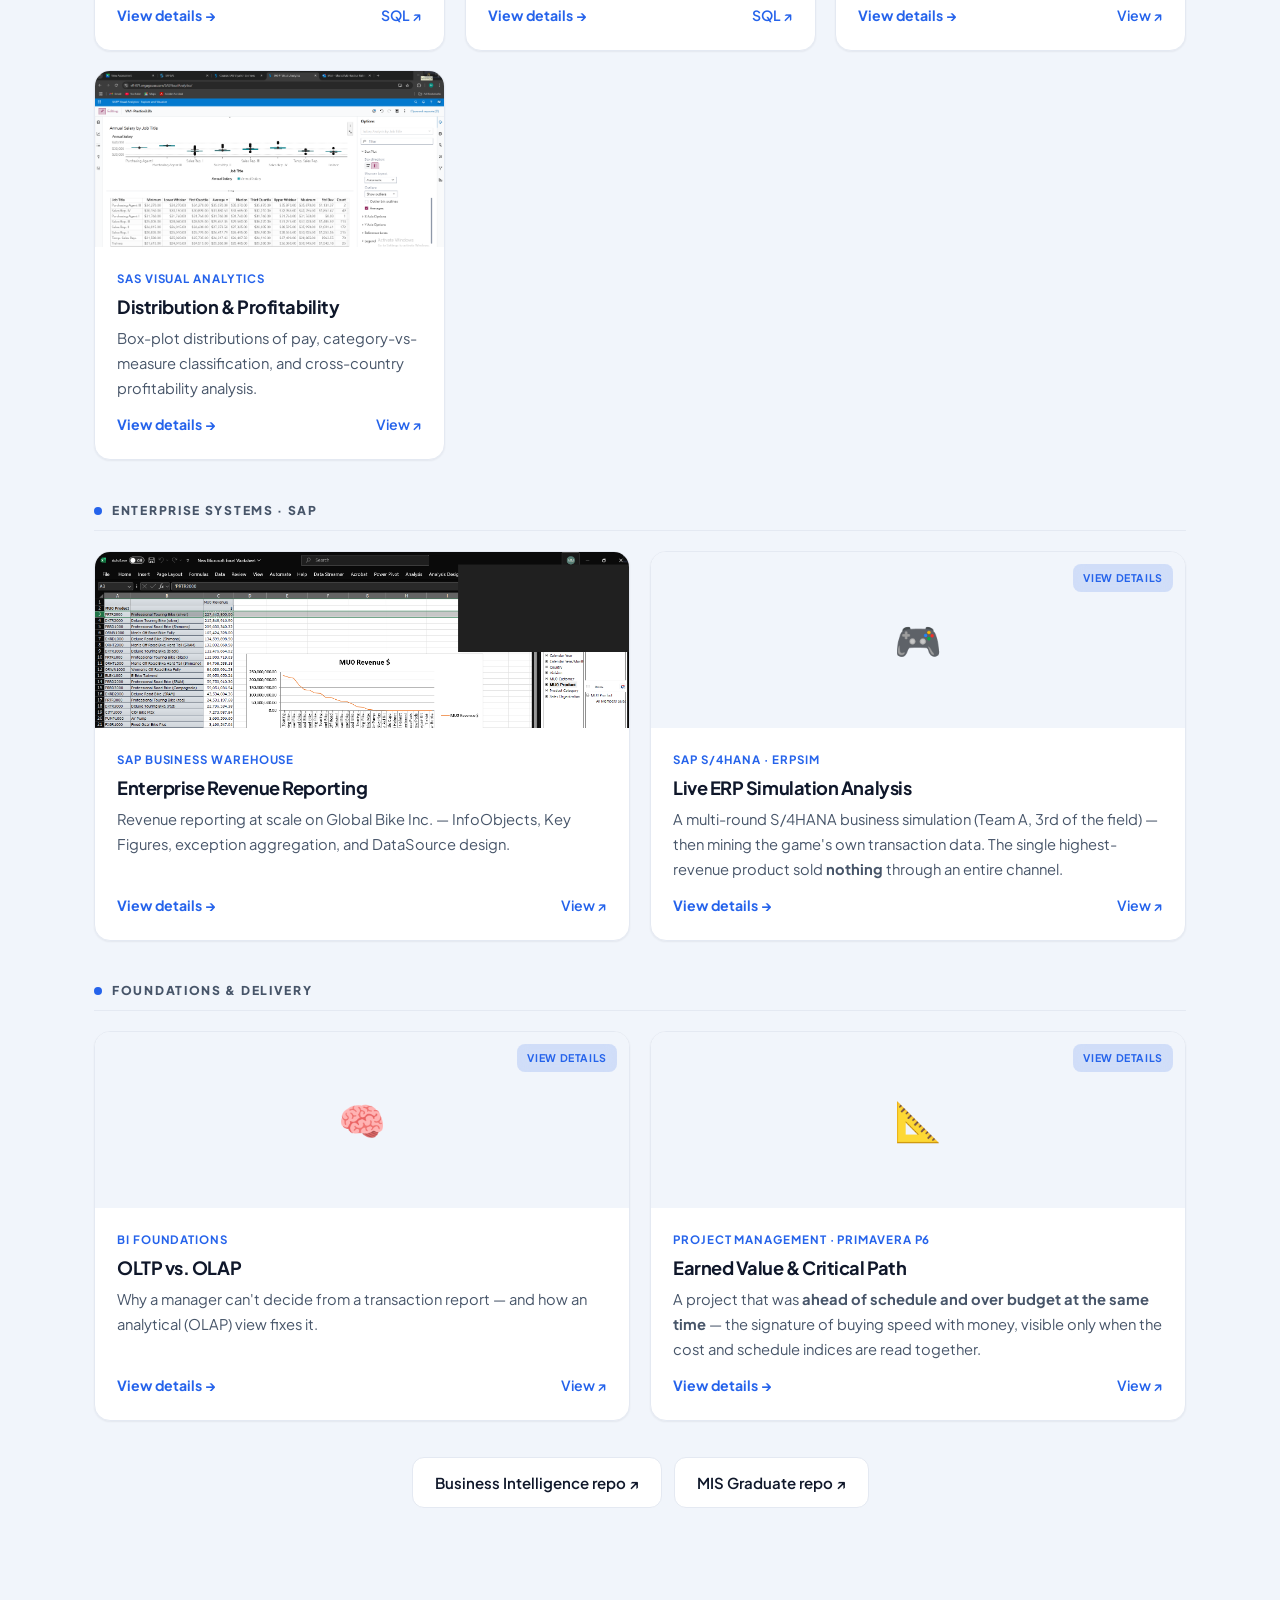
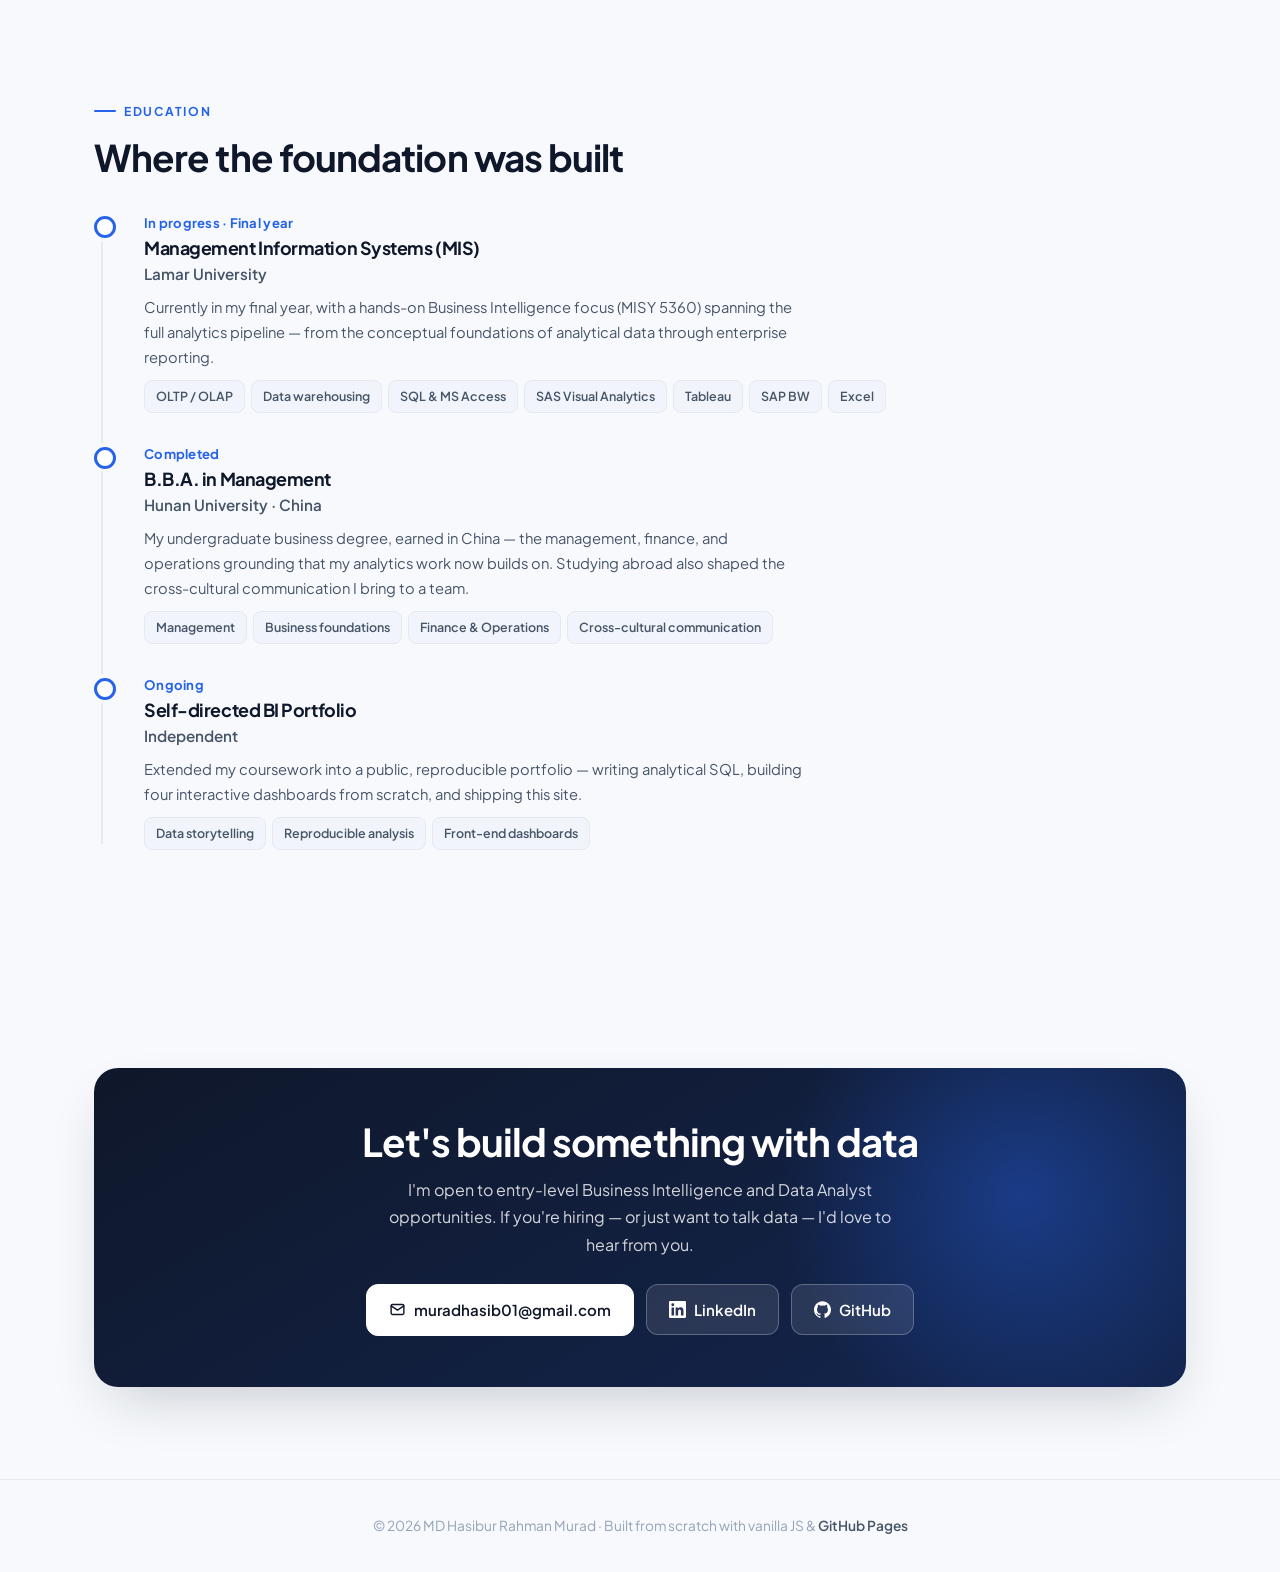
==== commit 4c8f1074: "Link Google Scholar from the research feature Adds a verifiable Scholar link (cleaned of the account" ====
--- a/index.html
+++ b/index.html
@@ -231,7 +231,7 @@
       <article class="proj" data-modal="research"><div class="thumb noimg">🔬<span class="peek">View details</span></div>
         <div class="body"><span class="kicker">Research · Graph Neural Networks</span><h3>GNN-Based Fraud Detection</h3>
           <p>Co-authored an academic paper applying <strong>graph neural networks</strong> to fraud detection — <strong>cited 46 times</strong> — spanning AI/ML, cybersecurity, blockchain, and enterprise data systems.</p>
-          <div class="links"><span class="more">View details →</span></div></div></article>
+          <div class="links"><span class="more">View details →</span><a href="https://scholar.google.com/citations?user=PRL0PiQAAAAJ&amp;hl=en" target="_blank" rel="noopener">Scholar ↗</a></div></div></article>
       <article class="proj" data-modal="predictive"><div class="thumb noimg">🔮<span class="peek">5 charts →</span></div>
         <div class="body"><span class="kicker">Predictive Analytics</span><h3>Clustering, Forecasting &amp; Regression</h3>
           <p>Store segmentation, association rules, and time-series forecasting in SAP Analytics Cloud — including two models whose confidence differs by under a point (99.35% vs 99.99%) while their RMSE differs tenfold, against a target mean of 5.28.</p>
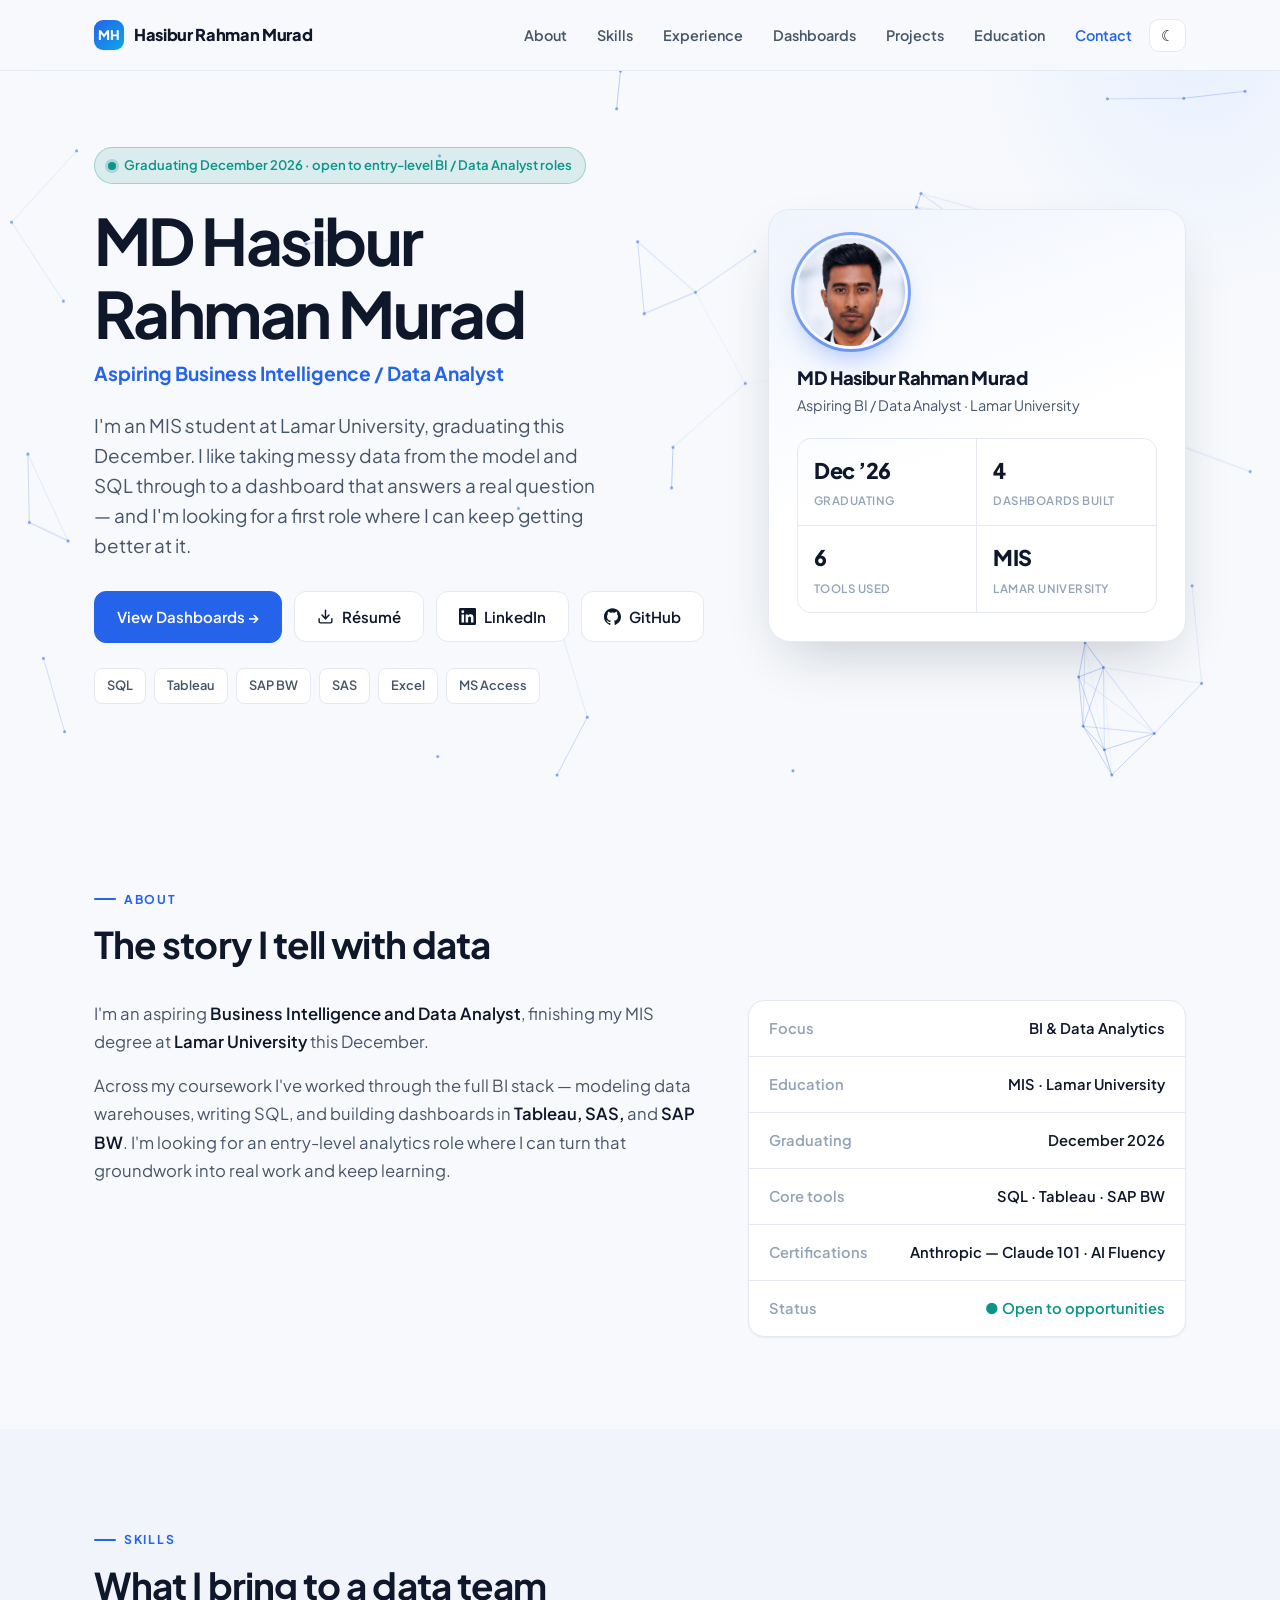
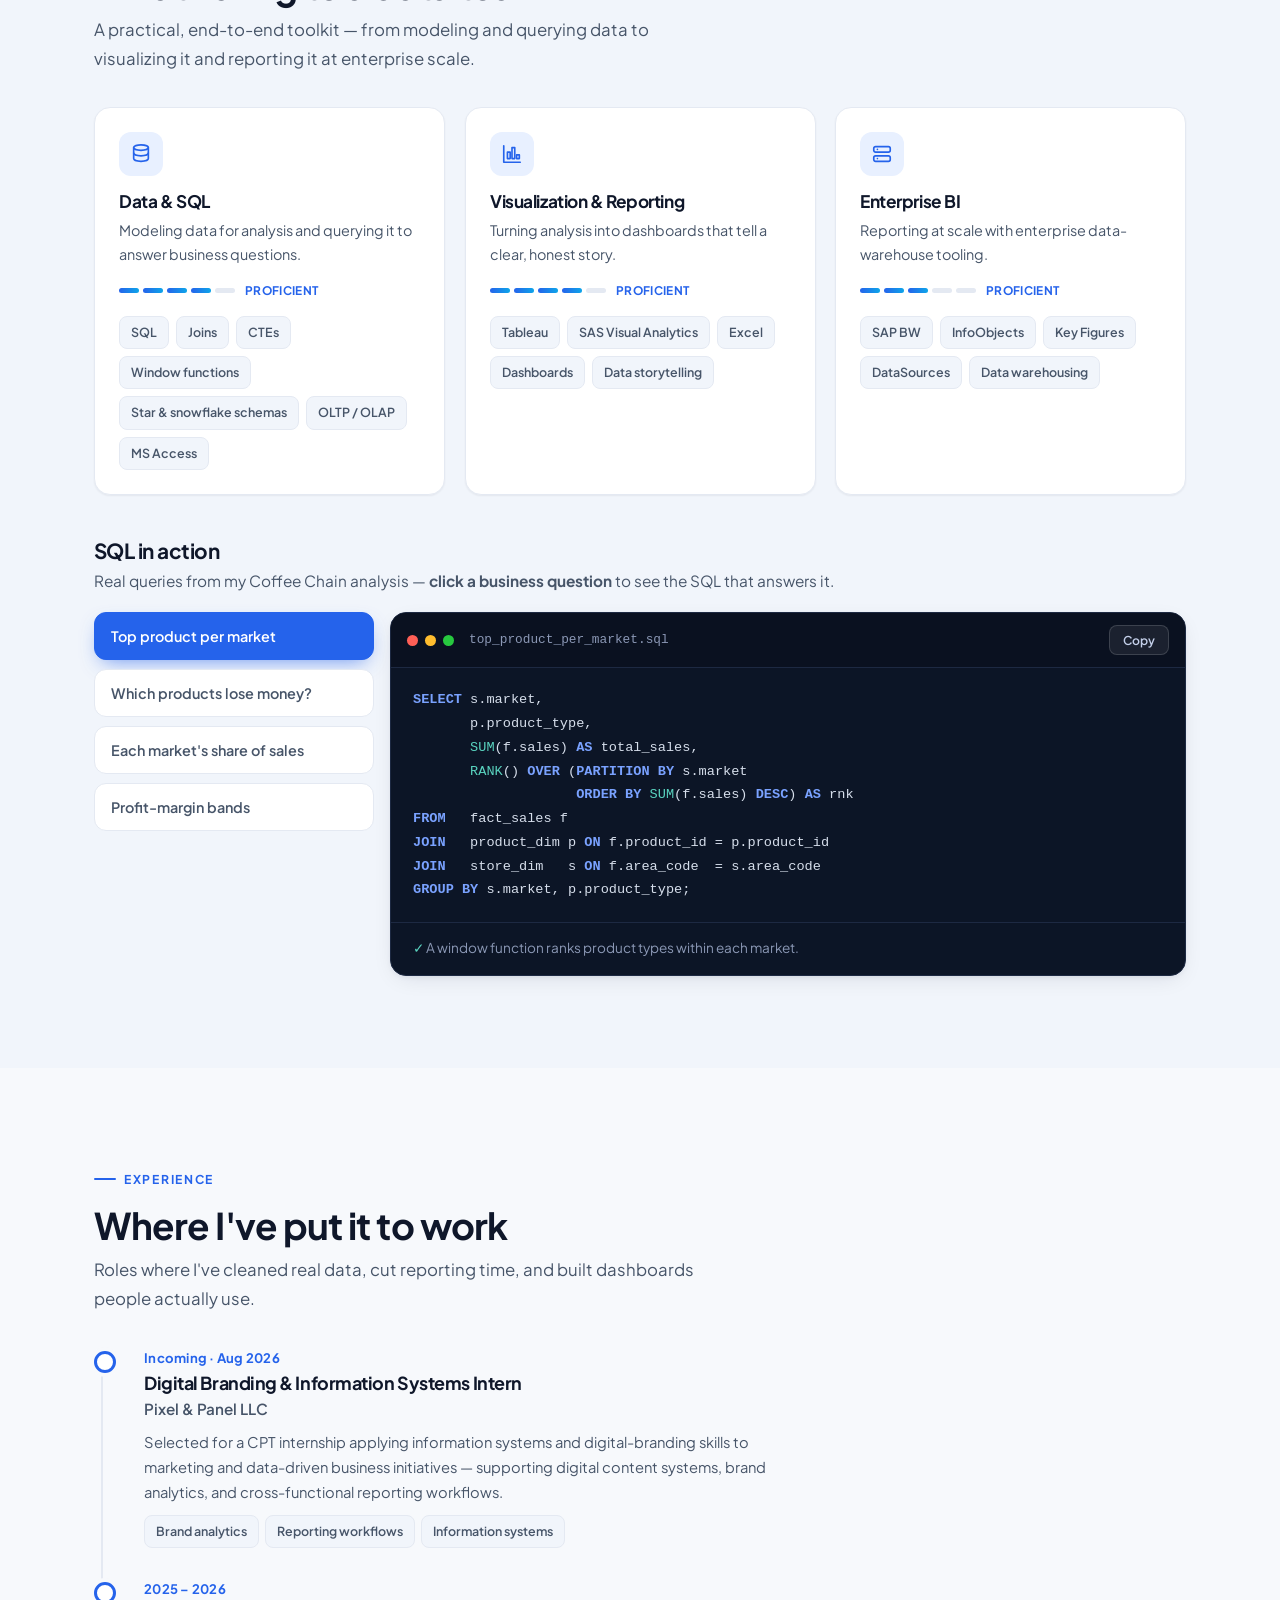
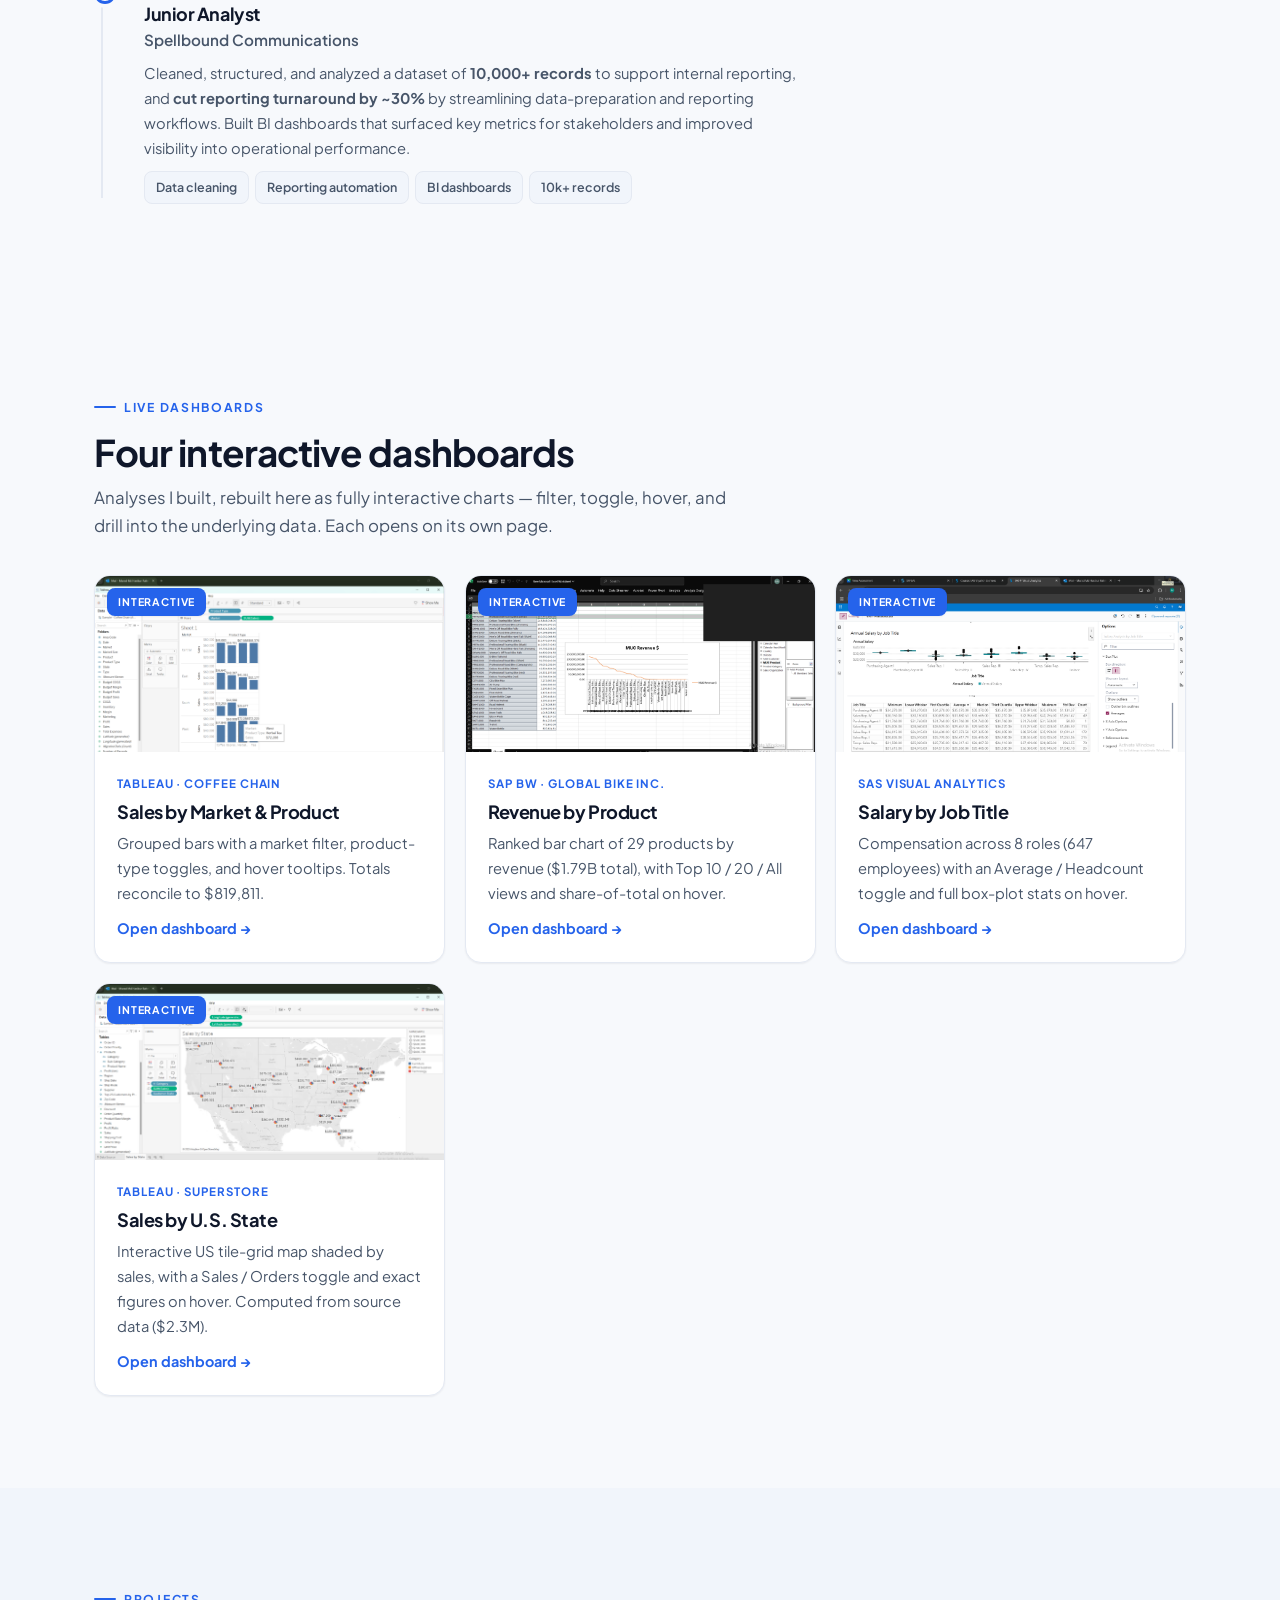
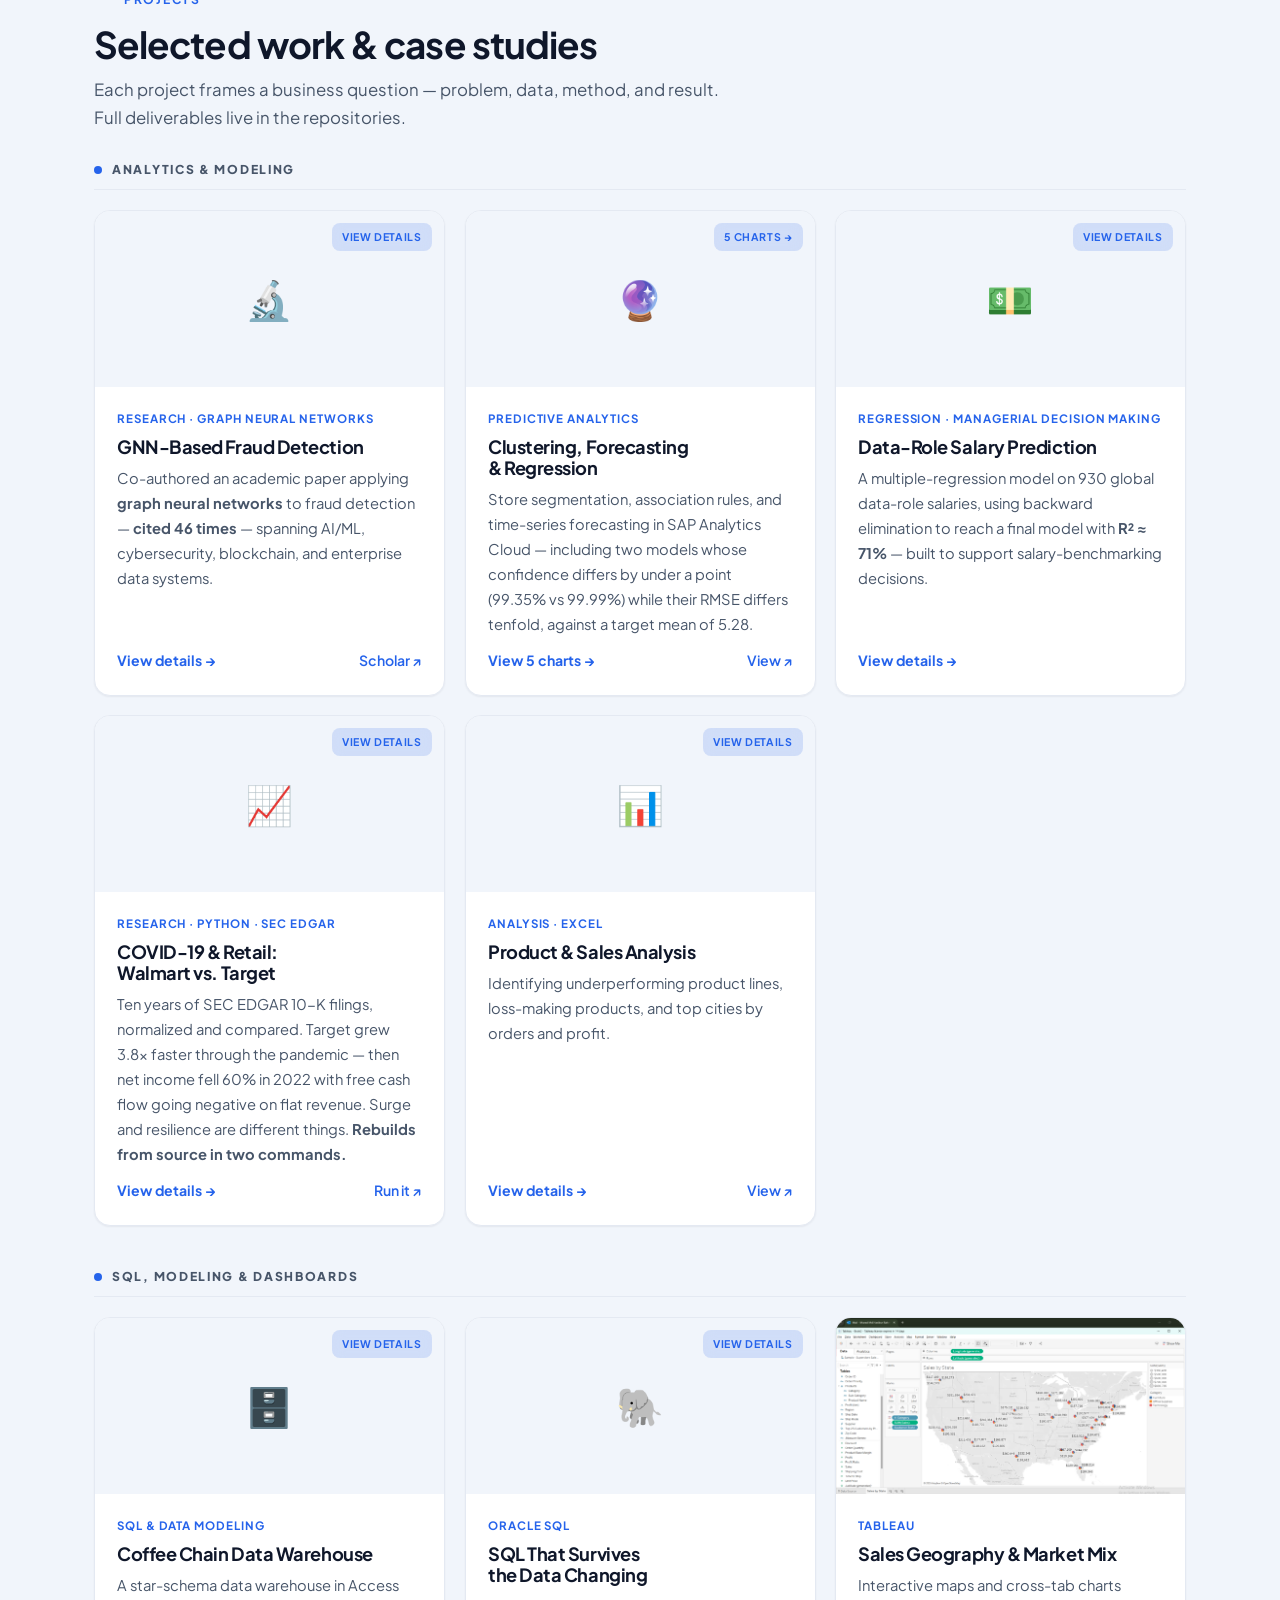
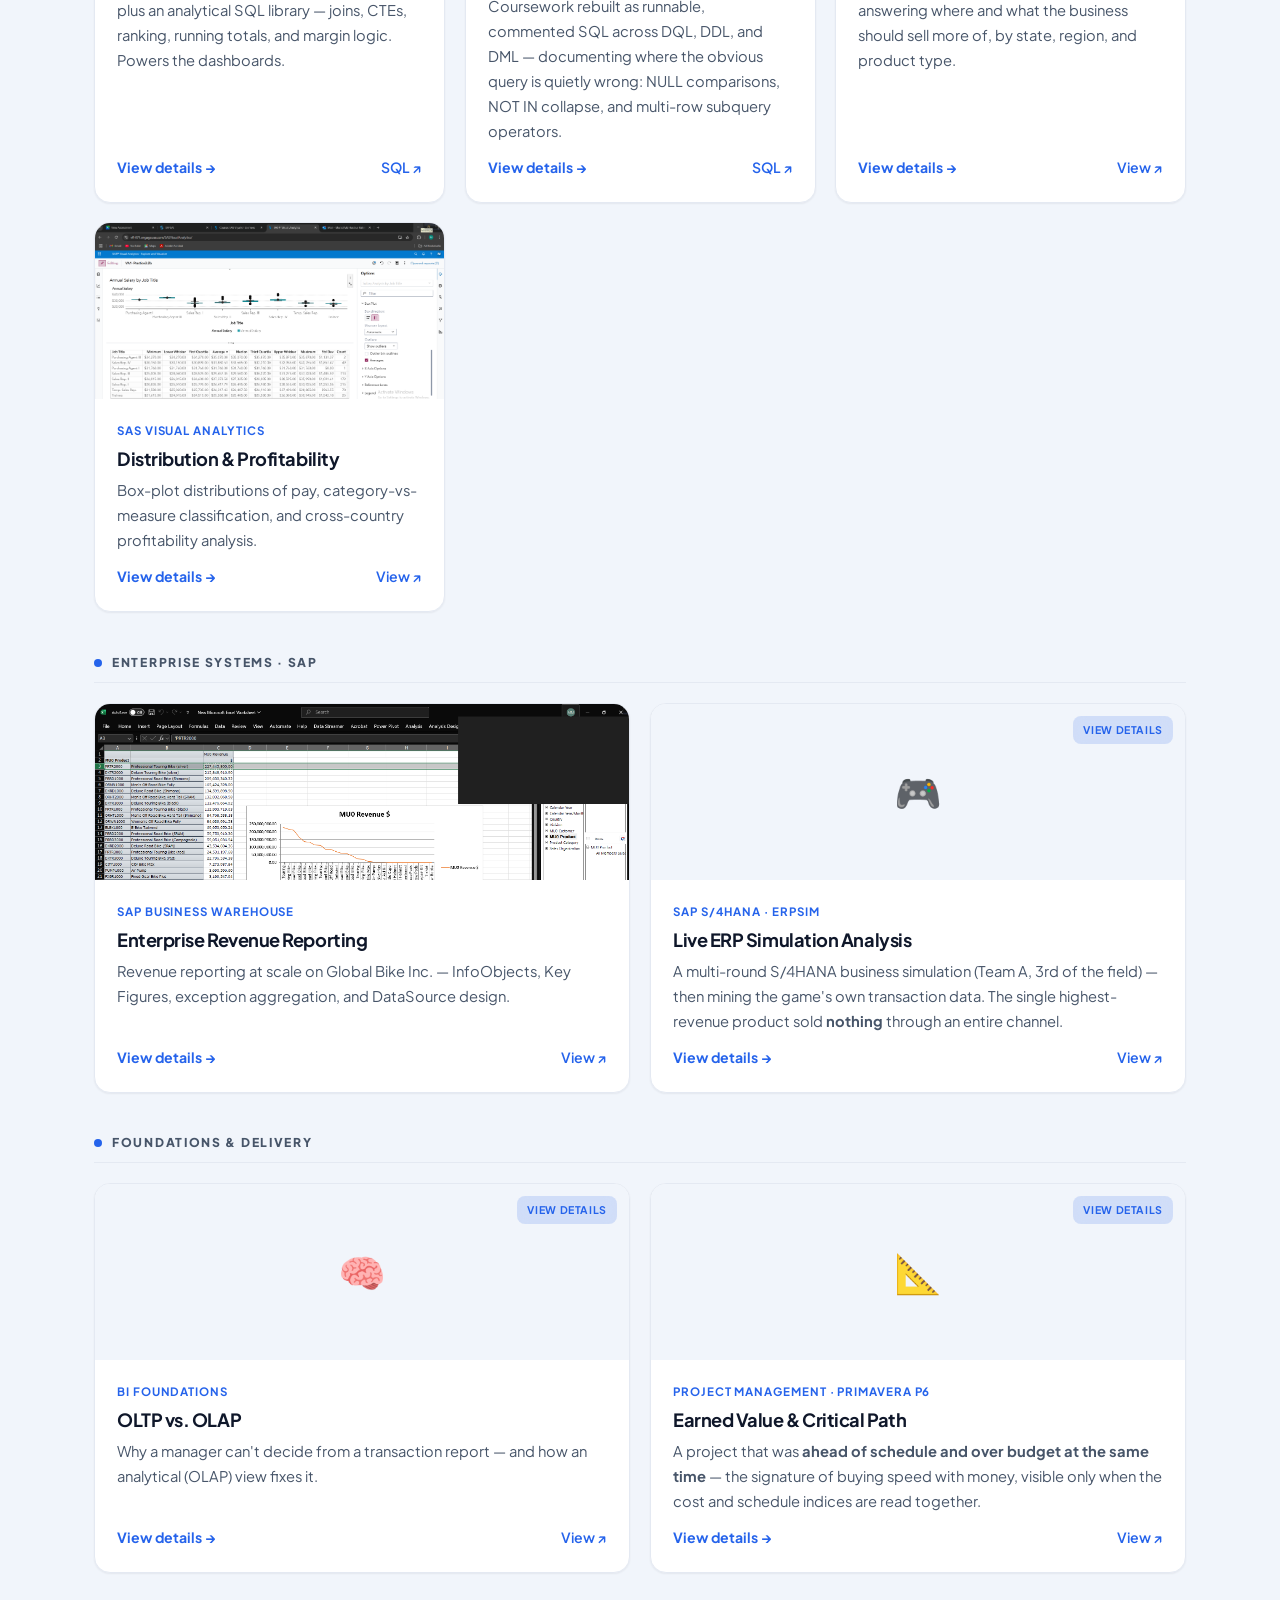
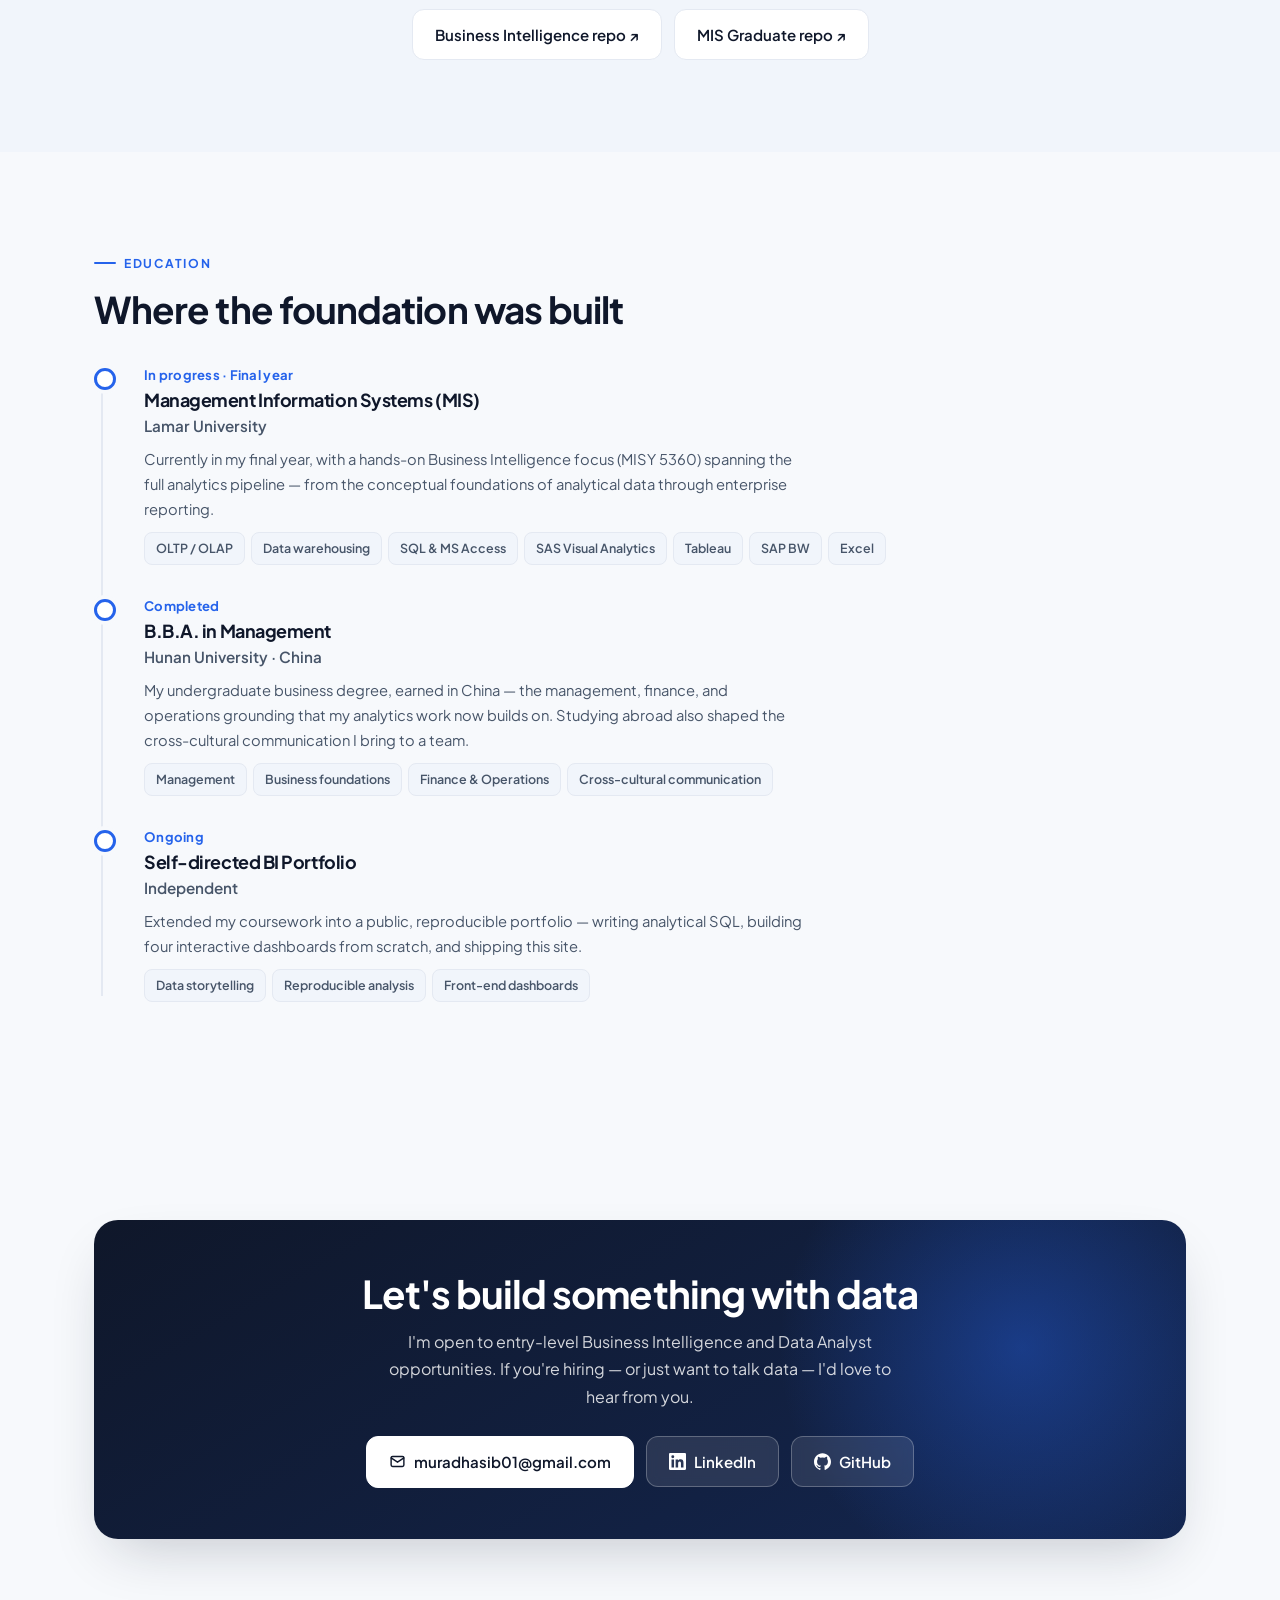
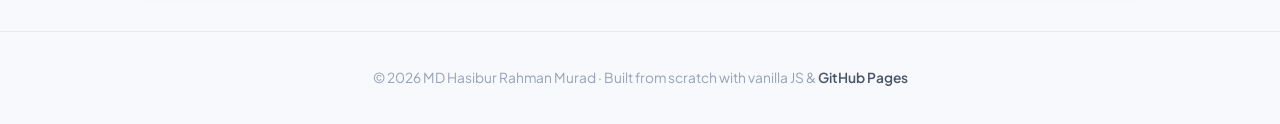
==== commit 717e275c: "Add certifications and the salary-regression project (Tier 2) - Certifications row in the About pane" ====
--- a/index.html
+++ b/index.html
@@ -81,6 +81,7 @@
         <div class="row"><span class="k">Education</span><span class="v">MIS · Lamar University</span></div>
         <div class="row"><span class="k">Graduating</span><span class="v">December 2026</span></div>
         <div class="row"><span class="k">Core tools</span><span class="v">SQL · Tableau · SAP BW</span></div>
+        <div class="row"><span class="k">Certifications</span><span class="v">Anthropic — Claude 101 · AI Fluency</span></div>
         <div class="row"><span class="k">Status</span><span class="v ok">● Open to opportunities</span></div>
       </div>
     </div>
@@ -236,6 +237,10 @@
         <div class="body"><span class="kicker">Predictive Analytics</span><h3>Clustering, Forecasting &amp; Regression</h3>
           <p>Store segmentation, association rules, and time-series forecasting in SAP Analytics Cloud — including two models whose confidence differs by under a point (99.35% vs 99.99%) while their RMSE differs tenfold, against a target mean of 5.28.</p>
           <div class="links"><span class="more">View 5 charts →</span><a href="https://github.com/muradhasib01/mis-graduate-portfolio/tree/main/01-data-mining" target="_blank" rel="noopener">View ↗</a></div></div></article>
+      <article class="proj" data-modal="salary"><div class="thumb noimg">💵<span class="peek">View details</span></div>
+        <div class="body"><span class="kicker">Regression · Managerial Decision Making</span><h3>Data-Role Salary Prediction</h3>
+          <p>A multiple-regression model on 930 global data-role salaries, using backward elimination to reach a final model with <strong>R² ≈ 71%</strong> — built to support salary-benchmarking decisions.</p>
+          <div class="links"><span class="more">View details →</span></div></div></article>
       <article class="proj" data-modal="covid"><div class="thumb noimg">📈<span class="peek">View details</span></div>
         <div class="body"><span class="kicker">Research · Python · SEC EDGAR</span><h3>COVID-19 &amp; Retail: Walmart vs. Target</h3>
           <p>Ten years of SEC EDGAR 10-K filings, normalized and compared. Target grew 3.8× faster through the pandemic — then net income fell 60% in 2022 with free cash flow going negative on flat revenue. Surge and resilience are different things. <strong>Rebuilds from source in two commands.</strong></p>
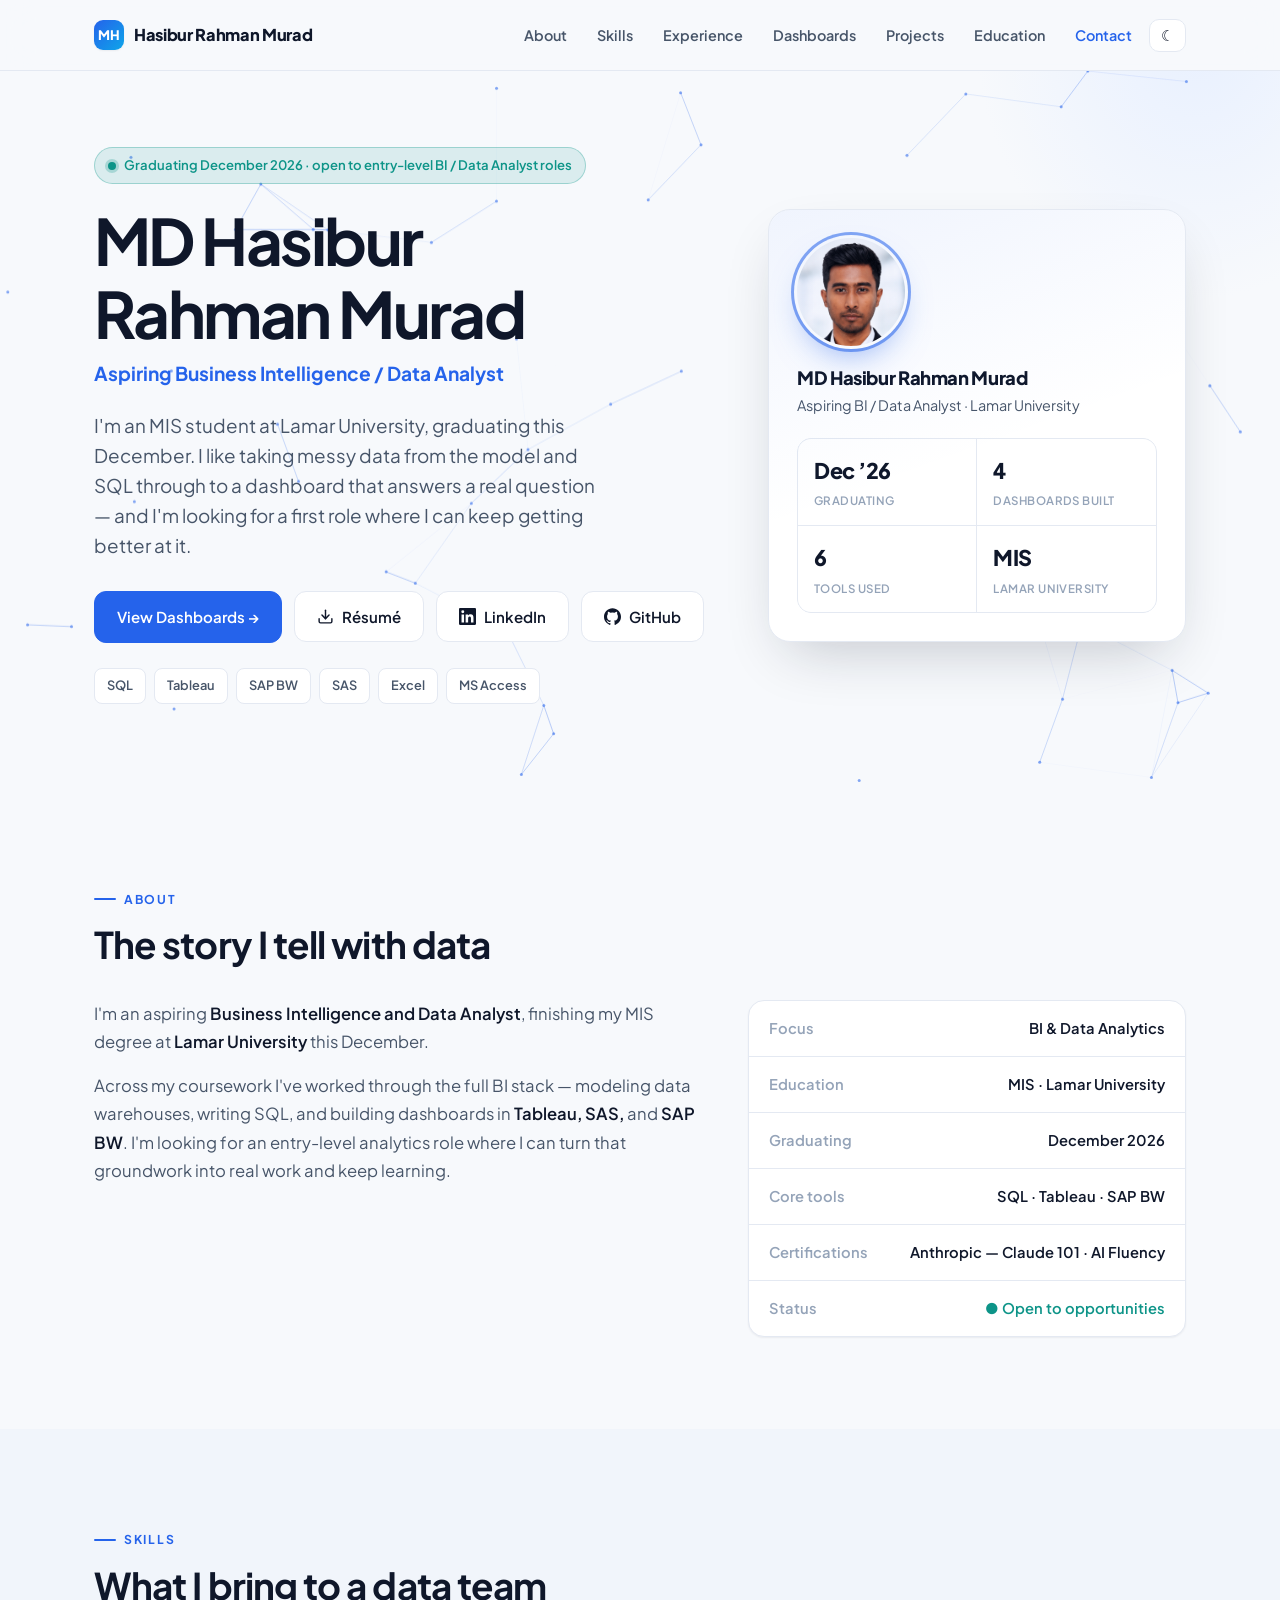
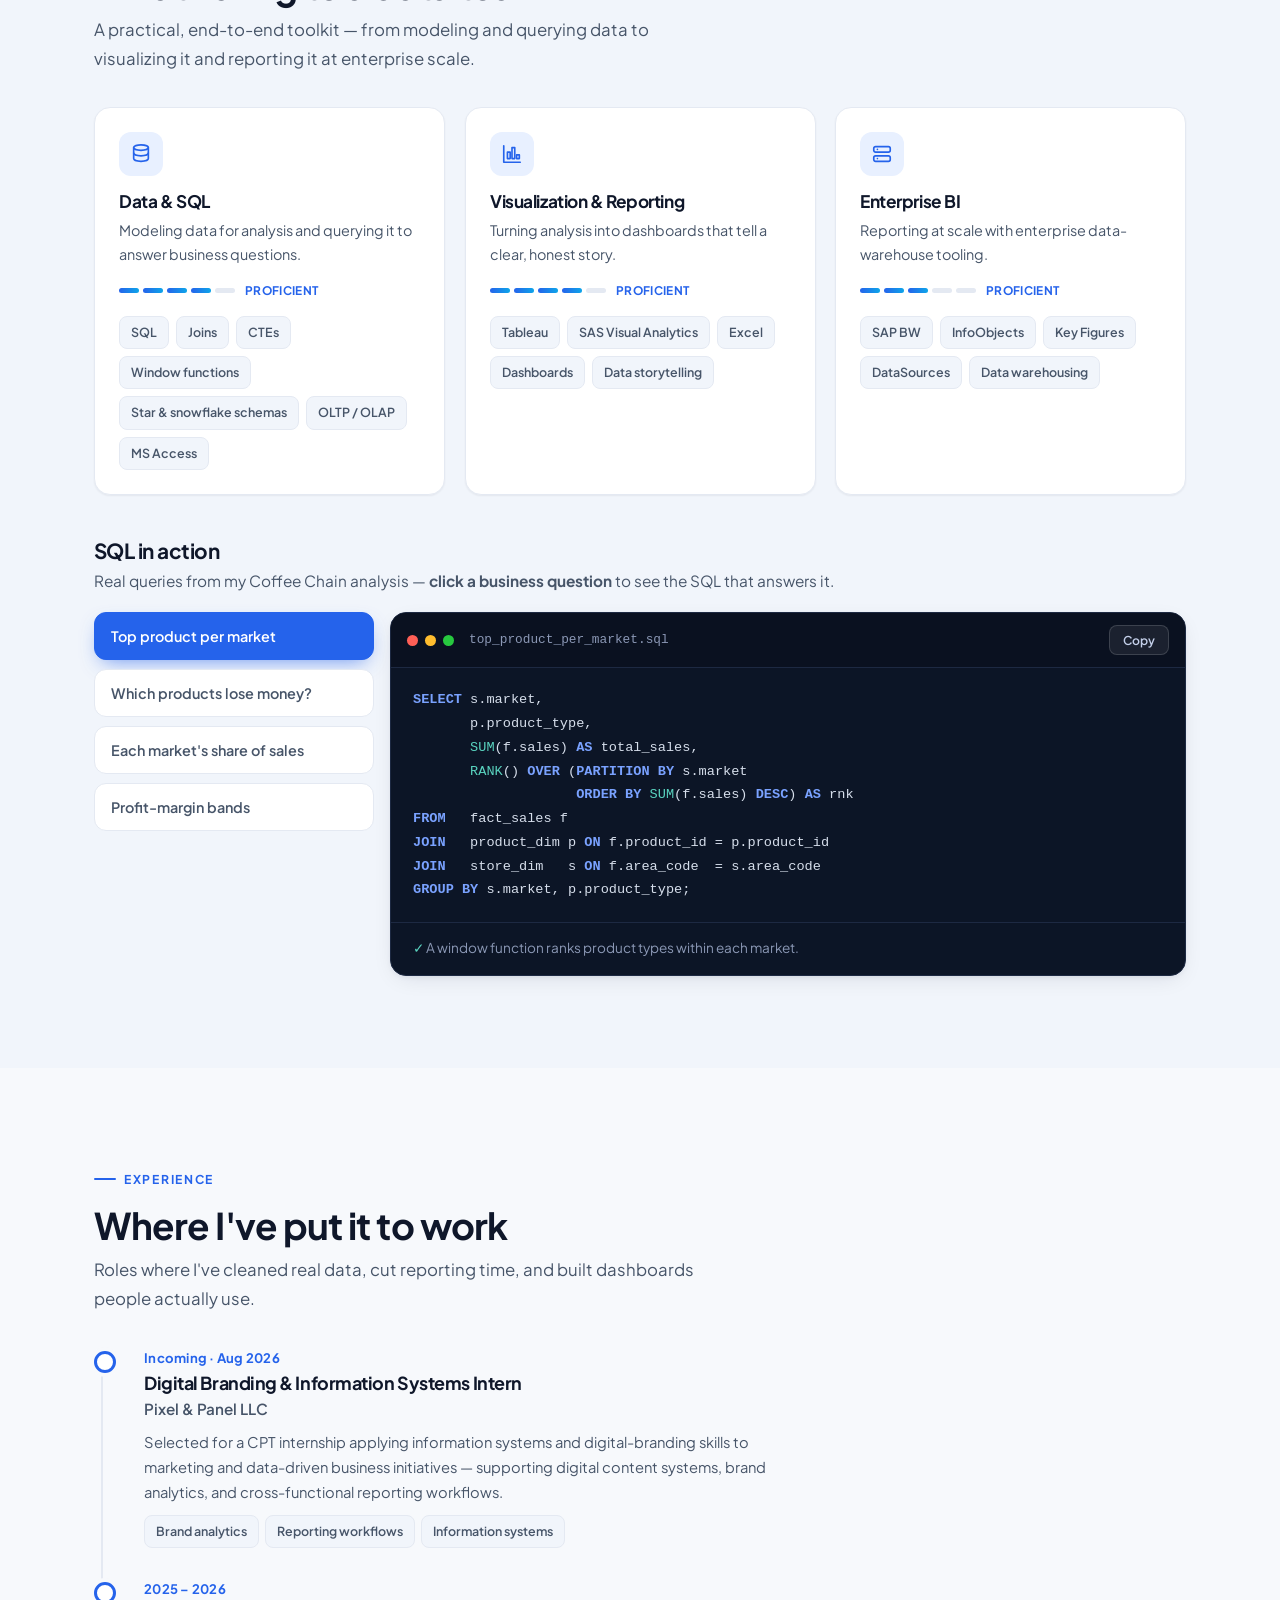
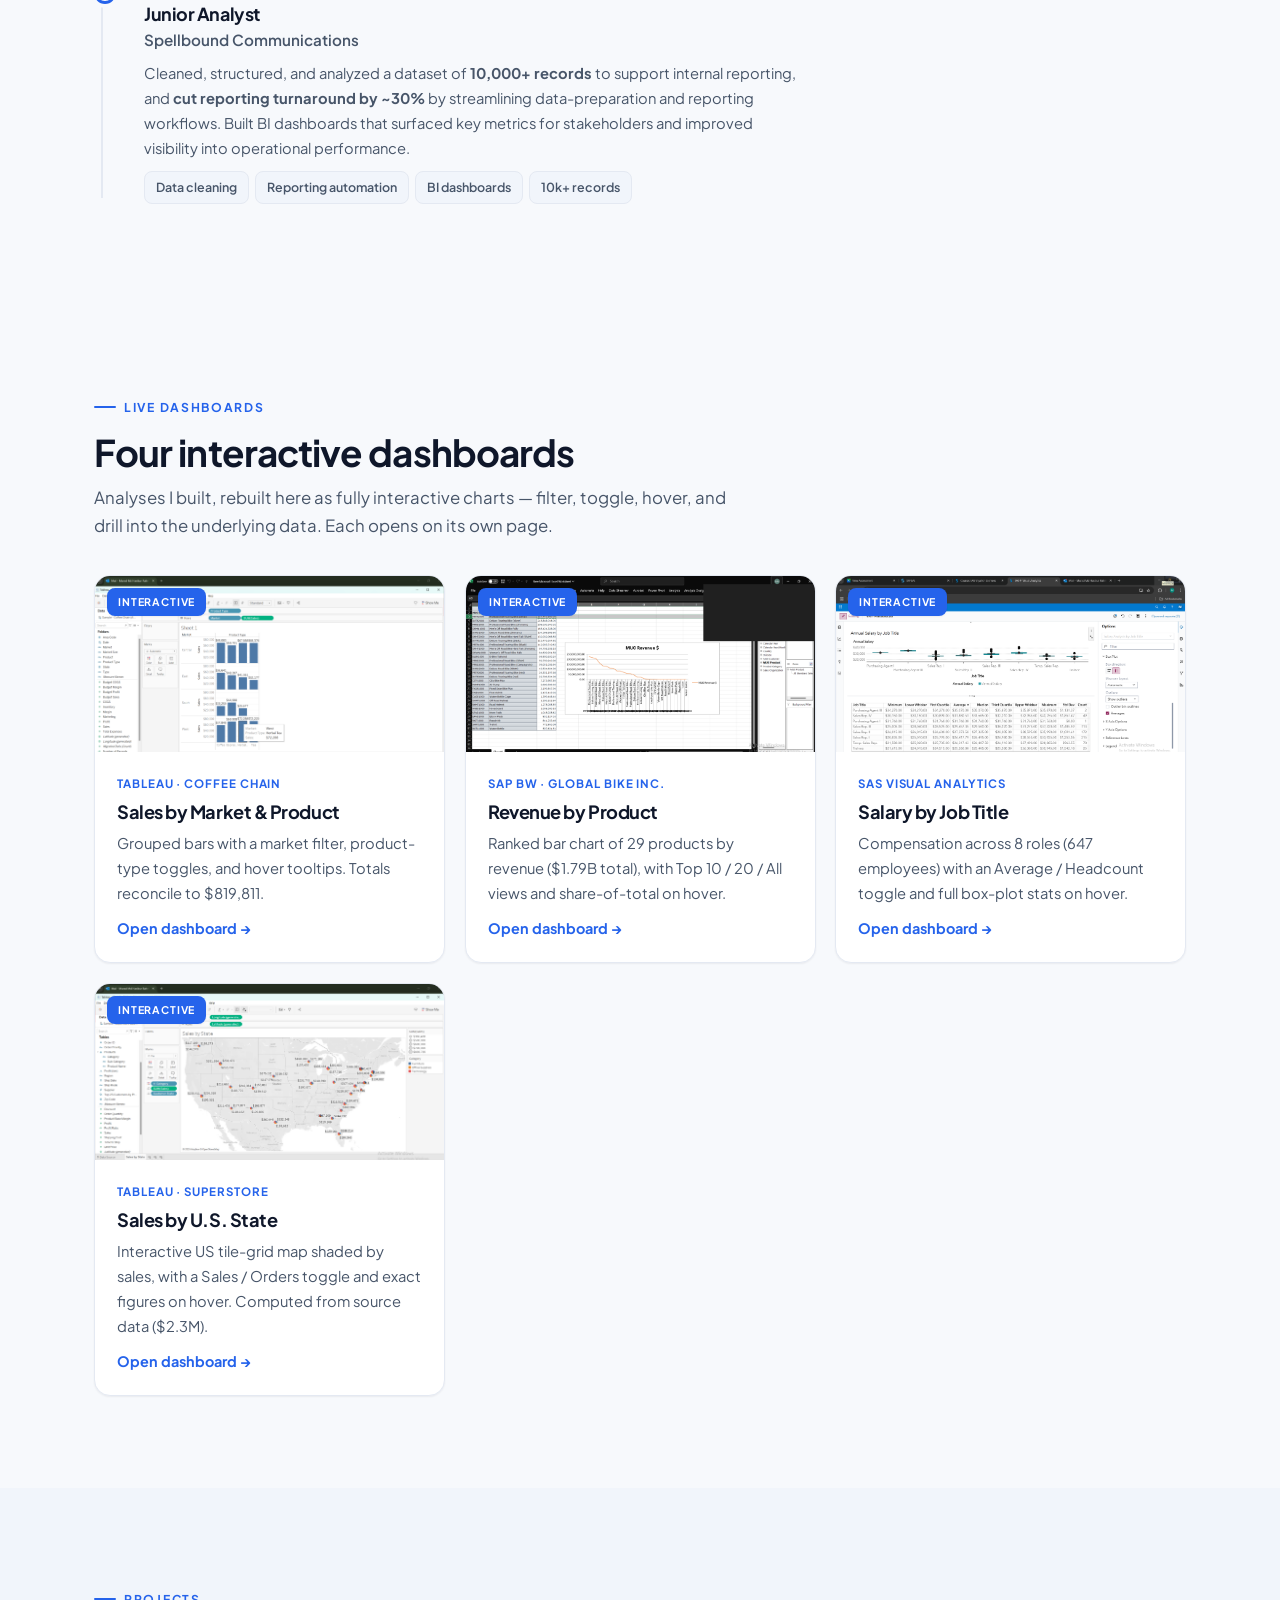
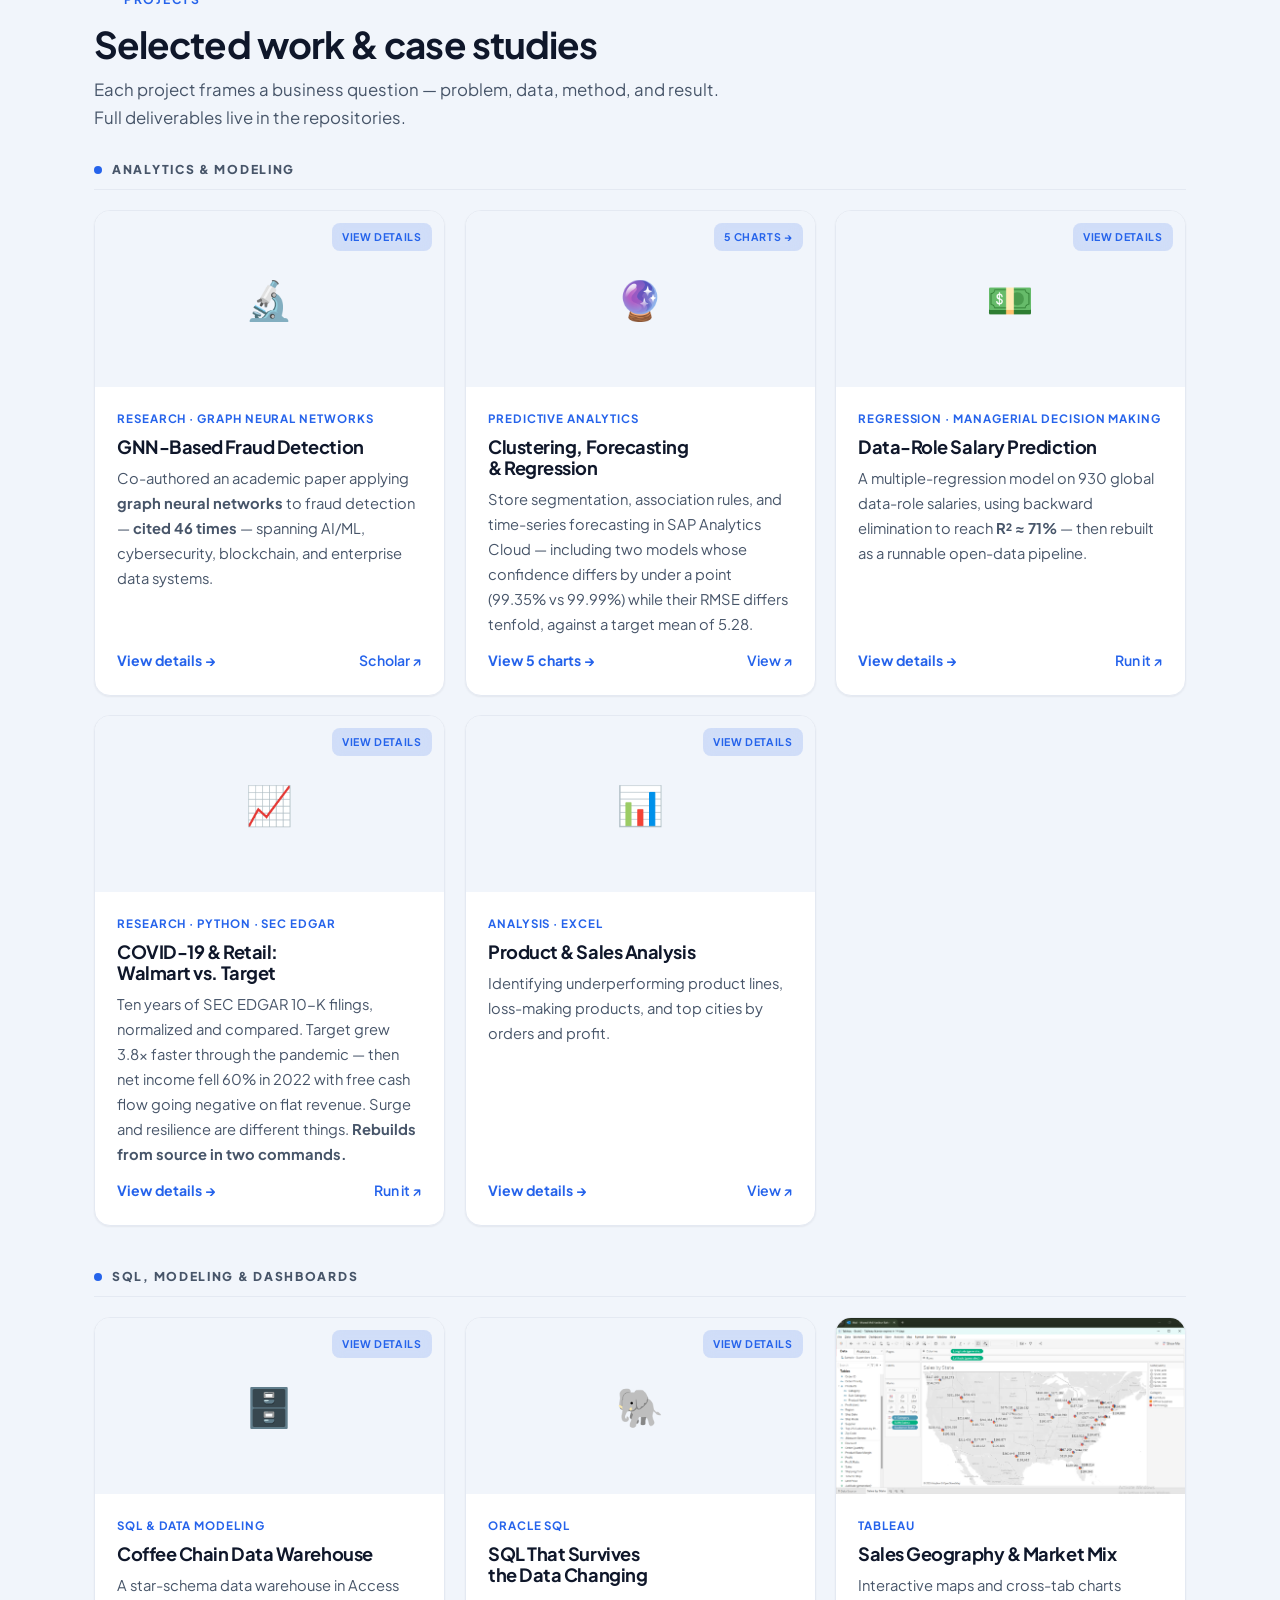
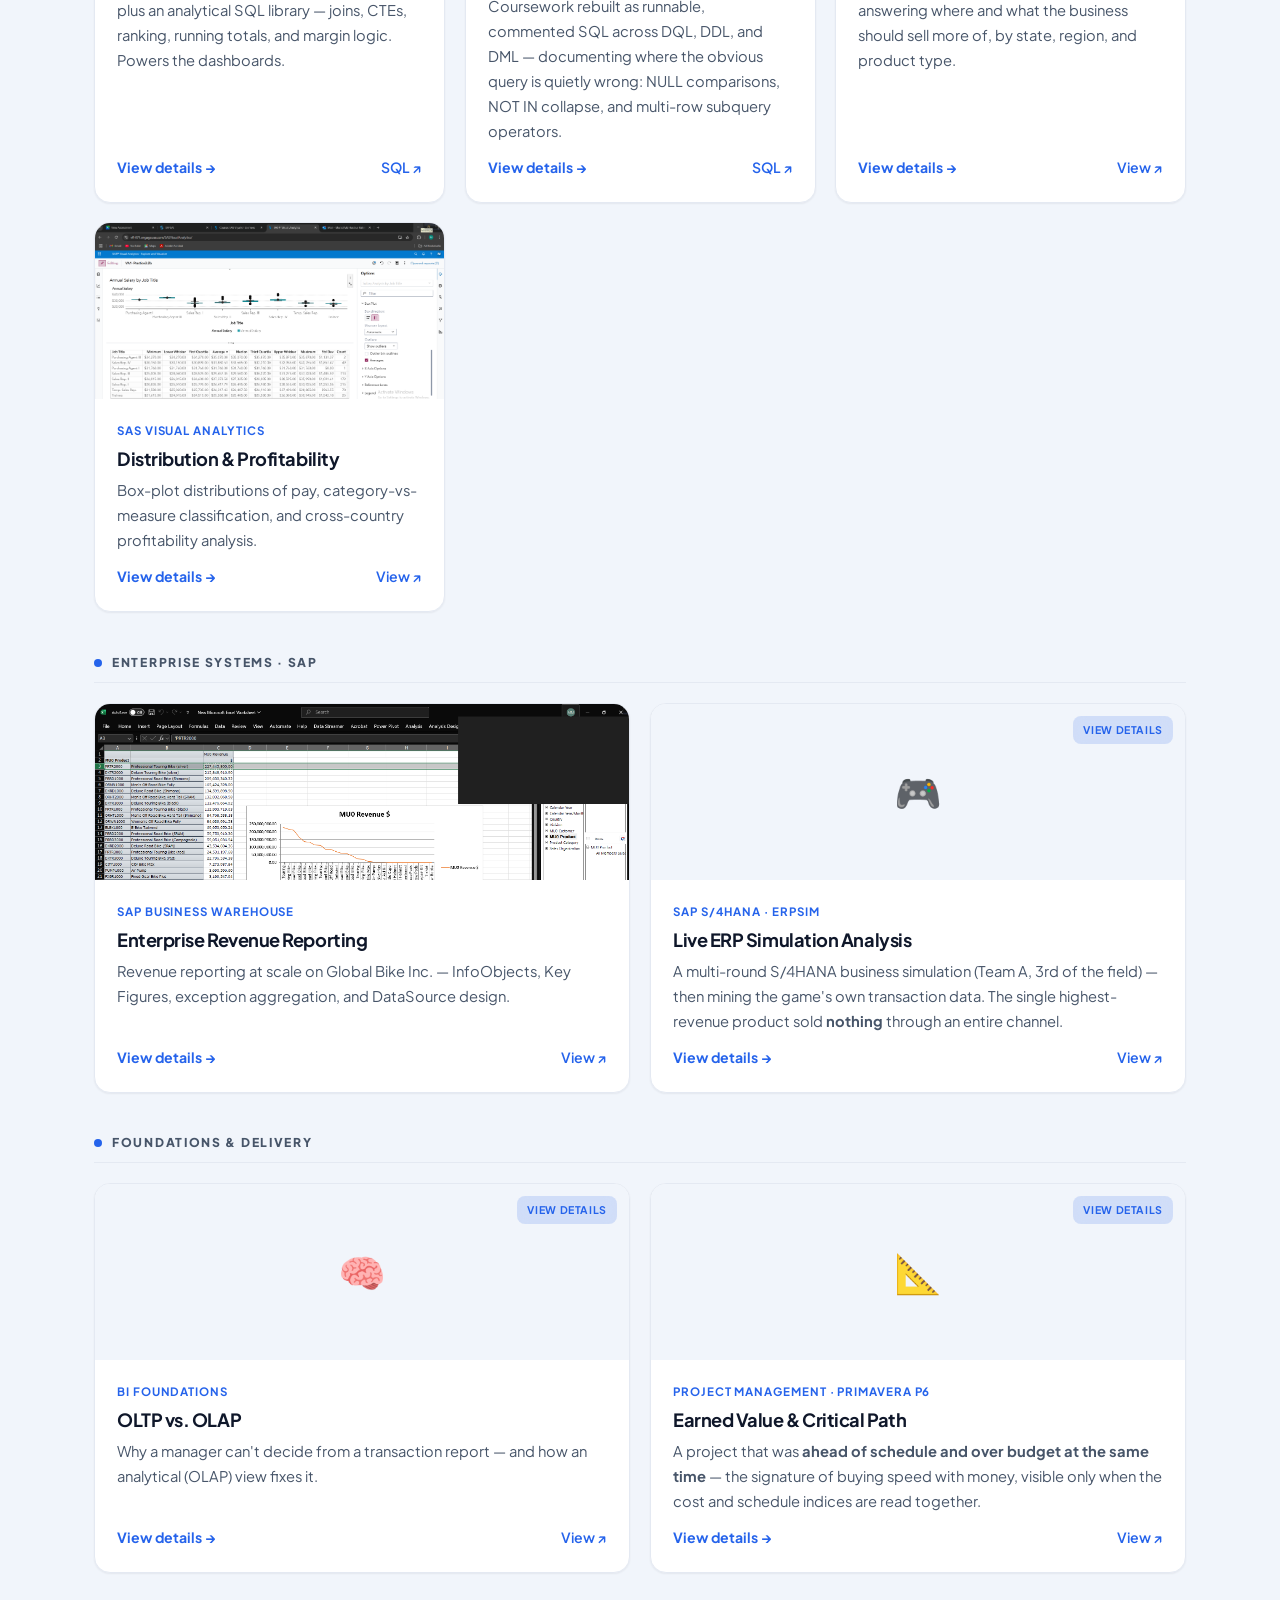
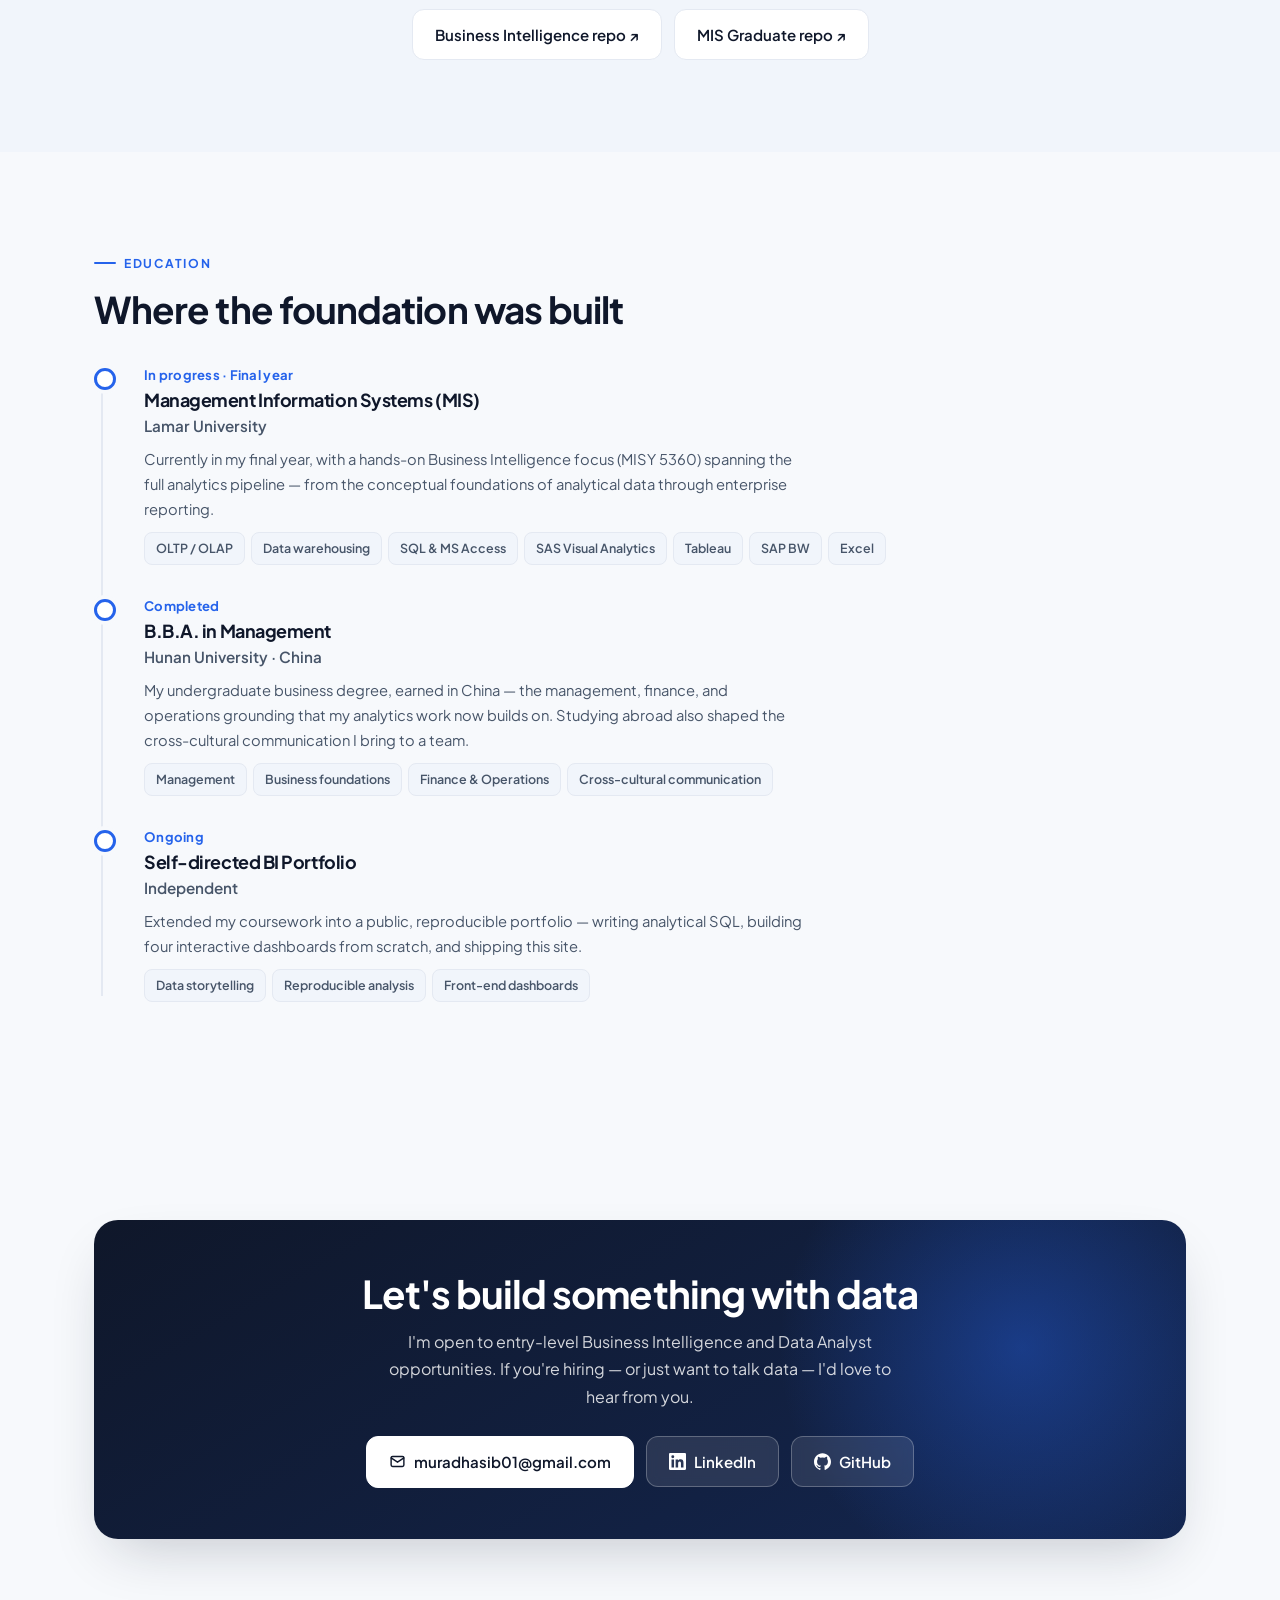
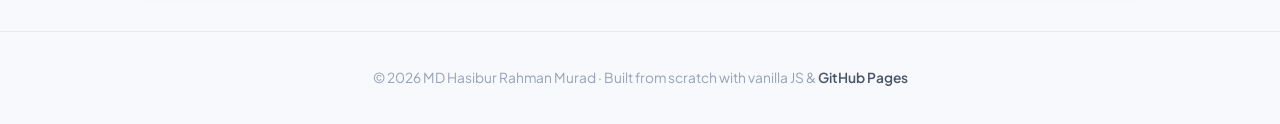
==== commit 898f2942: "Link the reproducible salary pipeline from the site The salary card and modal now point to the runna" ====
--- a/index.html
+++ b/index.html
@@ -239,8 +239,8 @@
           <div class="links"><span class="more">View 5 charts →</span><a href="https://github.com/muradhasib01/mis-graduate-portfolio/tree/main/01-data-mining" target="_blank" rel="noopener">View ↗</a></div></div></article>
       <article class="proj" data-modal="salary"><div class="thumb noimg">💵<span class="peek">View details</span></div>
         <div class="body"><span class="kicker">Regression · Managerial Decision Making</span><h3>Data-Role Salary Prediction</h3>
-          <p>A multiple-regression model on 930 global data-role salaries, using backward elimination to reach a final model with <strong>R² ≈ 71%</strong> — built to support salary-benchmarking decisions.</p>
-          <div class="links"><span class="more">View details →</span></div></div></article>
+          <p>A multiple-regression model on 930 global data-role salaries, using backward elimination to reach <strong>R² ≈ 71%</strong> — then rebuilt as a runnable open-data pipeline.</p>
+          <div class="links"><span class="more">View details →</span><a href="https://github.com/muradhasib01/mis-graduate-portfolio/tree/main/salary-regression" target="_blank" rel="noopener">Run it ↗</a></div></div></article>
       <article class="proj" data-modal="covid"><div class="thumb noimg">📈<span class="peek">View details</span></div>
         <div class="body"><span class="kicker">Research · Python · SEC EDGAR</span><h3>COVID-19 &amp; Retail: Walmart vs. Target</h3>
           <p>Ten years of SEC EDGAR 10-K filings, normalized and compared. Target grew 3.8× faster through the pandemic — then net income fell 60% in 2022 with free cash flow going negative on flat revenue. Surge and resilience are different things. <strong>Rebuilds from source in two commands.</strong></p>
